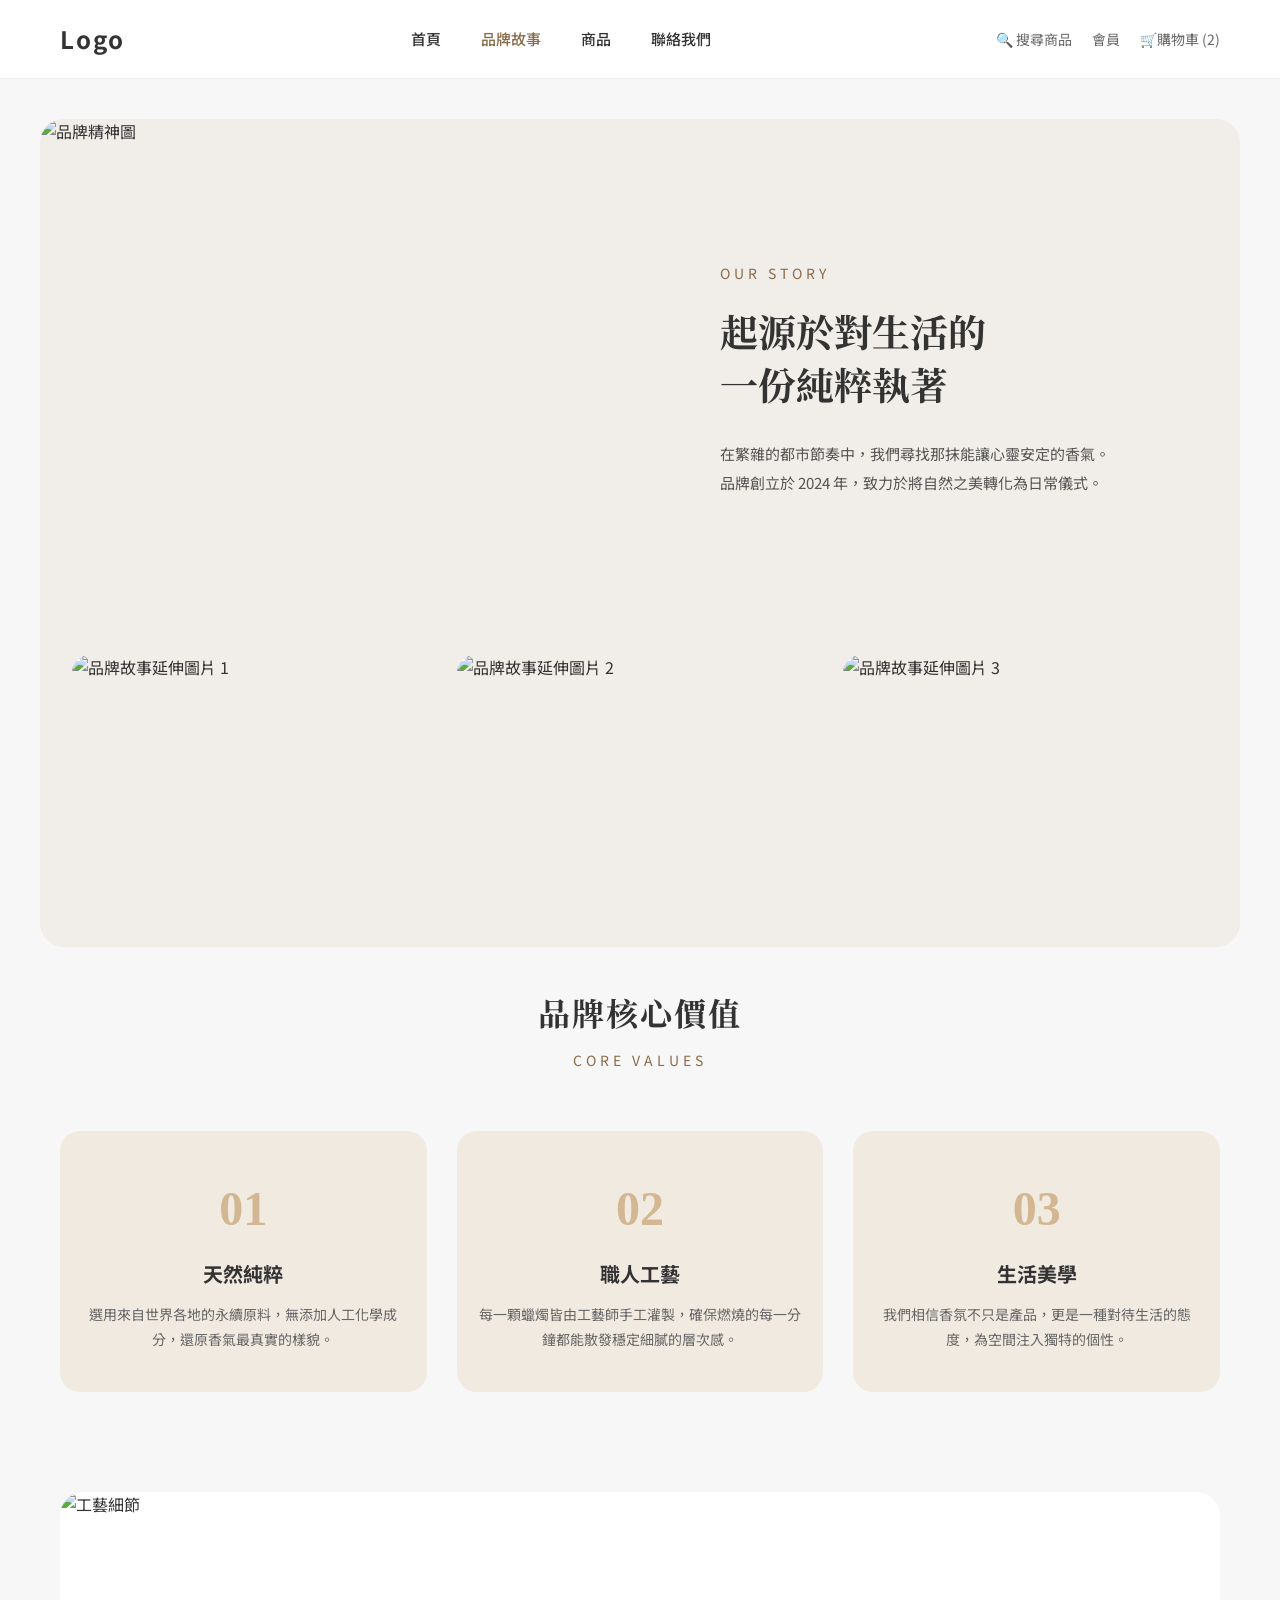
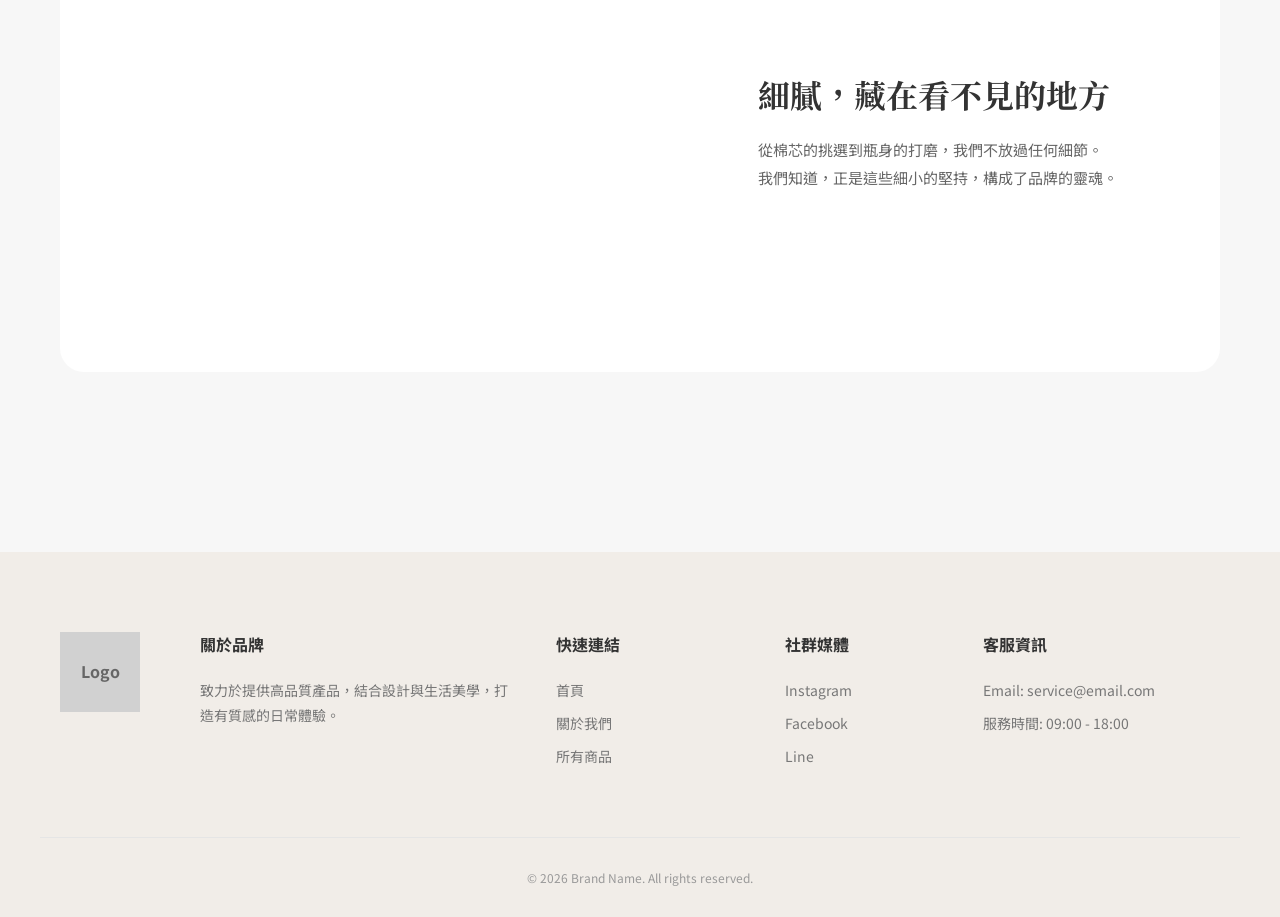
==== about/about.html @ 72e6dc7a "add root index redirect" ====
<!DOCTYPE html>
<html lang="zh-Hant">
<head>
    <meta charset="UTF-8">
    <meta name="viewport" content="width=device-width, initial-scale=1.0">
    <title>品牌故事 - 品牌名稱</title>
    <link rel="stylesheet" href="style.css">
    <link href="https://fonts.googleapis.com/css2?family=Noto+Sans+TC:wght@400;500;700&family=Noto+Serif+TC:wght@600&display=swap" rel="stylesheet">
</head>
<body>

    <header class="header">
        <div class="header-container">
            <div class="logo">Logo</div>

            <nav class="nav-menu">
                <a href="../index/index.html">首頁</a>
                <a href="../about/about.html" class="active">品牌故事</a>
                <a href="../Product/product.html">商品</a>
                <a href="#footer">聯絡我們</a>
            </nav>

            <div class="nav-icons">
                <a href="#">🔍 搜尋商品</a>
                <a href="#">會員</a>
                <a href="#">🛒購物車 (2)</a>
            </div>
        </div>
    </header>

    <main class="about-page">
        <section class="about-hero">
            <div class="about-hero-container">
                <div class="about-hero-image">
                    <img src="images/about-hero.jpg" alt="品牌精神圖">
                </div>
                <div class="about-hero-text">
                    <span class="about-subtitle">OUR STORY</span>
                    <h1>起源於對生活的<br>一份純粹執著</h1>
                    <p>在繁雜的都市節奏中，我們尋找那抹能讓心靈安定的香氣。<br>品牌創立於 2024 年，致力於將自然之美轉化為日常儀式。</p>
                </div>
            </div>

            <div class="about-story-gallery">
                <div class="about-story-gallery-container">
                    <div class="story-gallery-item large">
                        <img src="images/about-story-1.jpg" alt="品牌故事延伸圖片 1">
                    </div>
                    <div class="story-gallery-item">
                        <img src="images/about-story-2.jpg" alt="品牌故事延伸圖片 2">
                    </div>
                    <div class="story-gallery-item">
                        <img src="images/about-story-3.jpg" alt="品牌故事延伸圖片 3">
                    </div>
                </div>
            </div>
        </section>
        



        <section class="brand-values">
            <div class="section-title">
                <h2>品牌核心價值</h2>
                <p>Core Values</p>
            </div>
            <div class="values-grid">
                <div class="value-item">
                    <span class="value-num">01</span>
                    <h3>天然純粹</h3>
                    <p>選用來自世界各地的永續原料，無添加人工化學成分，還原香氣最真實的樣貌。</p>
                </div>
                <div class="value-item">
                    <span class="value-num">02</span>
                    <h3>職人工藝</h3>
                    <p>每一顆蠟燭皆由工藝師手工灌製，確保燃燒的每一分鐘都能散發穩定細膩的層次感。</p>
                </div>
                <div class="value-item">
                    <span class="value-num">03</span>
                    <h3>生活美學</h3>
                    <p>我們相信香氛不只是產品，更是一種對待生活的態度，為空間注入獨特的個性。</p>
                </div>
            </div>
        </section>

        <section class="about-detail">
            <div class="detail-row">
                <div class="detail-img">
                    <img src="images/about-detail-1.jpg" alt="工藝細節">
                </div>
                <div class="detail-content">
                    <h2>細膩，藏在看不見的地方</h2>
                    <p>從棉芯的挑選到瓶身的打磨，我們不放過任何細節。<br>我們知道，正是這些細小的堅持，構成了品牌的靈魂。</p>
                </div>
            </div>
        </section>

    </main>

    <footer id="footer" class="footer-main">
        <div class="footer-top-container">
            <div class="footer-logo-box">
                <div class="footer-logo-square">Logo</div>
            </div>

            <div class="footer-links-grid">
                <div class="footer-column">
                    <h4>關於品牌</h4>
                    <p>致力於提供高品質產品，結合設計與生活美學，打造有質感的日常體驗。</p>
                </div>

                <div class="footer-column">
                    <h4>快速連結</h4>
                    <ul>
                        <li><a href="../index/index.html">首頁</a></li>
                        <li><a href="../about/about.html">關於我們</a></li>
                        <li><a href="../Product/product.html">所有商品</a></li>
                    </ul>
                </div>

                <div class="footer-column">
                    <h4>社群媒體</h4>
                    <ul>
                        <li><a href="#">Instagram</a></li>
                        <li><a href="#">Facebook</a></li>
                        <li><a href="#">Line</a></li>
                    </ul>
                </div>

                <div class="footer-column">
                    <h4>客服資訊</h4>
                    <p>Email: service@email.com</p>
                    <p>服務時間: 09:00 - 18:00</p>
                </div>
            </div>
        </div>

        <div class="footer-bottom">
            © 2026 Brand Name. All rights reserved.
        </div>
    </footer>

</body>
</html>
---- about/style.css ----
/* ==========================================================================
   基礎設定
   ========================================================================== */
* {
    box-sizing: border-box;
    margin: 0;
    padding: 0;
}

html {
    scroll-behavior: smooth;
}

body {
    font-family: 'Noto Sans TC', sans-serif;
    background-color: #f7f7f7;
    color: #333;
    line-height: 1.6;
}

a {
    text-decoration: none;
    color: inherit;
    transition: opacity 0.2s, color 0.3s;
}

a:hover {
    opacity: 0.75;
}

img {
    display: block;
    max-width: 100%;
}

/* ==========================================================================
   Navbar（統一 index / product / about）
   ========================================================================== */
.header {
    background-color: #fff;
    border-bottom: 1px solid #eee;
    padding: 20px 0;
    position: sticky;
    top: 0;
    z-index: 1000;
    width: 100%;
}

.header-container {
    max-width: 1200px;
    margin: 0 auto;
    display: flex;
    justify-content: space-between;
    align-items: center;
    padding: 0 20px;
}

.logo {
    font-size: 24px;
    font-weight: 700;
    letter-spacing: 2px;
}

.nav-menu {
    display: flex;
    align-items: center;
}

.nav-menu a {
    color: #333;
    margin: 0 20px;
    font-size: 15px;
    font-weight: 500;
    transition: color 0.3s;
}

.nav-menu a.active,
.nav-menu a:hover {
    color: #8B6B4A;
}

.nav-icons {
    display: flex;
    gap: 20px;
    font-size: 14px;
}

.nav-icons a {
    color: #666;
}

/* ==========================================================================
   品牌故事頁面專屬 (About Page)
   ========================================================================== */
.about-page {
    background-color: #f7f7f7;
    padding-bottom: 80px;
}

/* 品牌故事 Hero 區塊 */
.about-hero {
    background-color: #f1ede8;
    max-width: 1200px;
    margin: 40px auto;
    border-radius: 24px;
    overflow: hidden;
    padding: 0 0 32px;
}

.about-hero-container {
    display: flex;
    align-items: center;
    min-height: 520px;
}

.about-hero-image {
    flex: 0 0 50%;
    height: 520px;
}

.about-hero-image img {
    width: 100%;
    height: 100%;
    object-fit: cover;
}

.about-hero-text {
    flex: 0 0 50%;
    padding: 0 80px;
}

.about-subtitle {
    color: #8B6B4A;
    letter-spacing: 4px;
    font-size: 14px;
    display: block;
    margin-bottom: 20px;
}

.about-hero-text h1 {
    font-size: 38px;
    font-family: 'Noto Serif TC', serif;
    margin-bottom: 30px;
    line-height: 1.4;
}

.about-hero-text p {
    font-size: 15px;
    color: #555;
    line-height: 1.9;
}

/* Hero 下方延伸圖片區 */
.about-story-gallery {
    padding: 16px 32px 0;
}

.about-story-gallery-container {
    display: grid;
    grid-template-columns: repeat(3, 1fr);
    gap: 20px;
}

.story-gallery-item {
    border-radius: 18px;
    overflow: hidden;
}

.story-gallery-item.large {
    min-height: 260px;
}

.story-gallery-item img {
    width: 100%;
    height: 220px;
    object-fit: cover;
    display: block;
}

/* 區塊標題 */
.section-title {
    text-align: center;
    margin-bottom: 60px;
    width: 100%;
}

.section-title h2 {
    font-family: 'Noto Serif TC', serif;
    font-size: 32px;
    color: #333;
    margin-bottom: 10px;
    letter-spacing: 2px;
}

.section-title p {
    color: #8B6B4A;
    font-size: 14px;
    letter-spacing: 4px;
    text-transform: uppercase;
}

/* 核心價值 */
.brand-values {
    margin-top: 20px;
}

.values-grid {
    display: flex;
    max-width: 1200px;
    margin: 0 auto 100px;
    gap: 30px;
    padding: 0 20px;
}

.value-item {
    flex: 1;
    text-align: center;
    padding: 40px 20px;
    background: rgb(241, 234, 225);
    border-radius: 20px;
    transition: transform 0.3s ease;
}

.value-item:hover {
    transform: translateY(-10px);
}

.value-num {
    font-size: 48px;
    color: #d3b692;
    font-weight: 700;
    display: block;
    margin-bottom: 10px;
    font-family: serif;
}

.value-item h3 {
    font-size: 20px;
    margin-bottom: 12px;
    color: #333;
}

.value-item p {
    font-size: 14px;
    color: #666;
    line-height: 1.8;
}

/* 圖文錯落 Row */
.about-detail {
    max-width: 1200px;
    margin: 0 auto;
    padding: 0 20px;
}

.detail-row {
    display: flex;
    background: white;
    border-radius: 24px;
    overflow: hidden;
    align-items: center;
}

.detail-img {
    flex: 0 0 55%;
    height: 480px;
}

.detail-img img {
    width: 100%;
    height: 100%;
    object-fit: cover;
}

.detail-content {
    flex: 0 0 45%;
    padding: 60px;
}

.detail-content h2 {
    font-family: 'Noto Serif TC', serif;
    font-size: 32px;
    line-height: 1.45;
    margin-bottom: 18px;
    color: #333;
}

.detail-content p {
    font-size: 15px;
    color: #666;
    line-height: 1.9;
}

/* ==========================================================================
   Footer（統一 index / product / about）
   ========================================================================== */
.footer-main {
    background-color: #f1ede8;
    padding: 80px 0 30px;
    margin-top: 100px;
}

.footer-top-container {
    max-width: 1200px;
    margin: 0 auto;
    display: flex;
    gap: 60px;
    padding: 0 20px;
}

.footer-logo-box {
    flex-shrink: 0;
}

.footer-logo-square {
    width: 80px;
    height: 80px;
    background-color: #d1d1d1;
    display: flex;
    align-items: center;
    justify-content: center;
    font-weight: bold;
    color: #666;
}

.footer-links-grid {
    flex: 1;
    display: grid;
    grid-template-columns: 2fr 1.2fr 1fr 1.5fr;
    gap: 40px;
}

.footer-column h4 {
    font-size: 16px;
    margin-bottom: 20px;
    color: #333;
}

.footer-column p,
.footer-column li {
    font-size: 14px;
    color: #777;
    line-height: 1.8;
    list-style: none;
    margin-bottom: 8px;
}

.footer-column ul {
    list-style: none;
    padding: 0;
}

.footer-column a {
    color: #777;
    transition: color 0.3s;
}

.footer-column a:hover {
    color: #8B6B4A;
}

.footer-bottom {
    max-width: 1200px;
    margin: 60px auto 0;
    padding-top: 30px;
    border-top: 1px solid #e5e5e5;
    text-align: center;
    font-size: 12px;
    color: #999;
}

/* ==========================================================================
   平板版 769px - 1024px
   ========================================================================== */
@media (min-width: 769px) and (max-width: 1024px) {
    /* Navbar */
    .header {
        padding: 16px 0;
    }

    .header-container {
        padding: 0 16px;
        gap: 20px;
    }

    .logo {
        font-size: 22px;
    }

    .nav-menu a {
        margin: 0 12px;
        font-size: 14px;
    }

    .nav-icons {
        gap: 12px;
        font-size: 13px;
    }

    .nav-icons a {
        font-size: 13px;
    }

    /* About Hero */
    .about-page {
        padding-bottom: 64px;
    }

    .about-hero {
        margin: 24px 16px 0;
        border-radius: 20px;
        padding: 0 0 24px;
    }

    .about-hero-container {
        display: flex;
        flex-direction: row;
        align-items: stretch;
        min-height: 460px;
    }

    .about-hero-image {
        flex: 0 0 48%;
        height: 460px;
    }

    .about-hero-image img {
        width: 100%;
        height: 100%;
        object-fit: cover;
    }

    .about-hero-text {
        flex: 0 0 52%;
        min-width: 0;
        display: flex;
        flex-direction: column;
        justify-content: center;
        padding: 0 36px;
        text-align: left;
    }

    .about-subtitle {
        font-size: 13px;
        letter-spacing: 3px;
        margin-bottom: 14px;
    }

    .about-hero-text h1 {
        font-size: 30px;
        line-height: 1.45;
        margin-bottom: 18px;
    }

    .about-hero-text p {
        font-size: 14px;
        line-height: 1.85;
        word-break: break-word;
    }

    /* Hero 下方三圖 */
    .about-story-gallery {
        padding: 14px 24px 0;
    }

    .about-story-gallery-container {
        grid-template-columns: repeat(3, 1fr);
        gap: 14px;
    }

    .story-gallery-item,
    .story-gallery-item.large {
        border-radius: 16px;
        min-height: 0;
    }

    .story-gallery-item img {
        width: 100%;
        height: 220px;
        object-fit: cover;
        display: block;
    }

    /* 區塊標題 */
    .section-title {
        margin-bottom: 40px;
    }

    .section-title h2 {
        font-size: 28px;
    }

    .section-title p {
        font-size: 13px;
        letter-spacing: 3px;
    }

    /* 核心價值 */
    .values-grid {
        display: flex;
        gap: 18px;
        padding: 0 16px;
        margin: 0 auto 72px;
    }

    .value-item {
        padding: 30px 18px;
        border-radius: 18px;
    }

    .value-num {
        font-size: 40px;
    }

    .value-item h3 {
        font-size: 18px;
        margin-bottom: 10px;
    }

    .value-item p {
        font-size: 13px;
        line-height: 1.75;
    }

    /* Detail 區 */
    .about-detail {
        padding: 0 16px;
    }

    .detail-row {
        display: flex;
        flex-direction: row;
        align-items: center;
        border-radius: 20px;
    }

    .detail-img {
        flex: 0 0 52%;
        height: 380px;
    }

    .detail-img img {
        width: 100%;
        height: 100%;
        object-fit: cover;
    }

    .detail-content {
        flex: 0 0 48%;
        min-width: 0;
        padding: 36px;
        text-align: left;
    }

    .detail-content h2 {
        font-size: 28px;
        line-height: 1.45;
        margin-bottom: 14px;
    }

    .detail-content p {
        font-size: 14px;
        line-height: 1.8;
        word-break: break-word;
    }

    /* Footer */
    .footer-main {
        padding: 56px 0 24px;
        margin-top: 80px;
    }

    .footer-top-container {
        padding: 0 16px;
        gap: 28px;
    }

    .footer-logo-square {
        width: 72px;
        height: 72px;
        font-size: 18px;
    }

    .footer-links-grid {
        grid-template-columns: 1.4fr 1fr 1fr 1.4fr;
        gap: 18px;
    }

    .footer-column h4 {
        font-size: 14px;
        margin-bottom: 10px;
    }

    .footer-column p,
    .footer-column li {
        font-size: 12px;
        line-height: 1.7;
    }

    .footer-bottom {
        margin: 40px 16px 0;
        padding-top: 20px;
    }
}

/* ==========================================================================
   手機版 <= 768px
   ========================================================================== */
@media (max-width: 768px) {
    /* Navbar */
    .header {
        padding: 12px 0;
    }

    .header-container {
        padding: 0 16px;
        display: flex;
        flex-wrap: wrap;
        align-items: center;
        justify-content: space-between;
        gap: 12px;
    }

    .logo {
        flex: 0 0 auto;
        font-size: 24px;
        line-height: 1.2;
    }

    .nav-menu {
        flex: 0 0 100%;
        order: 2;
        display: flex;
        justify-content: center;
        gap: 16px;
        flex-wrap: wrap;
    }

    .nav-menu a {
        margin: 0;
        font-size: 14px;
        line-height: 1.4;
        white-space: nowrap;
    }

    .nav-icons {
        flex: 0 0 100%;
        order: 3;
        display: flex;
        justify-content: center;
        gap: 14px;
        flex-wrap: wrap;
        font-size: 13px;
    }

    .nav-icons a {
        font-size: 13px;
        line-height: 1.4;
        white-space: nowrap;
    }

    /* About Hero */
    .about-page {
        padding-bottom: 56px;
    }

    .about-hero {
        margin: 16px 12px 0;
        border-radius: 18px;
        padding: 0 0 20px;
    }

    .about-hero-container {
        flex-direction: column;
        min-height: auto;
    }

    .about-hero-image {
        flex: none;
        width: 100%;
        height: 280px;
    }

    .about-hero-text {
        flex: none;
        width: 100%;
        padding: 28px 20px 10px;
        text-align: center;
    }

    .about-subtitle {
        font-size: 12px;
        letter-spacing: 3px;
        margin-bottom: 12px;
    }

    .about-hero-text h1 {
        font-size: 28px;
        line-height: 1.45;
        margin-bottom: 18px;
    }

    .about-hero-text p {
        font-size: 14px;
        line-height: 1.8;
    }

    /* Hero 下方三圖 */
    .about-story-gallery {
        padding: 8px 20px 0;
    }

    .about-story-gallery-container {
        grid-template-columns: 1fr;
        gap: 12px;
    }

    .story-gallery-item.large {
        min-height: 0;
    }

    .story-gallery-item,
    .story-gallery-item.large {
        border-radius: 14px;
    }

    .story-gallery-item img {
        width: 100%;
        height: 320px;
        object-fit: cover;
        display: block;
    }

    /* 區塊標題 */
    .section-title {
        margin-bottom: 28px;
        padding: 0 16px;
    }

    .section-title h2 {
        font-size: 26px;
        margin-bottom: 8px;
        letter-spacing: 1px;
    }

    .section-title p {
        font-size: 12px;
        letter-spacing: 3px;
    }

    /* 核心價值 */
    .brand-values {
        margin-top: 44px;
    }

    .values-grid {
        flex-direction: column;
        gap: 16px;
        margin: 0 auto 64px;
        padding: 0 16px;
    }

    .value-item {
        padding: 28px 18px;
        border-radius: 16px;
    }

    .value-num {
        font-size: 38px;
        margin-bottom: 8px;
    }

    .value-item h3 {
        font-size: 18px;
        margin-bottom: 10px;
    }

    .value-item p {
        font-size: 13px;
        line-height: 1.8;
    }

    /* Detail 區 */
    .about-detail {
        padding: 0 16px;
    }

    .detail-row {
        flex-direction: column;
        border-radius: 18px;
    }

    .detail-img {
        flex: none;
        width: 100%;
        height: 320px;
    }

    .detail-img img {
        width: 100%;
        height: 100%;
        object-fit: cover;
    }

    .detail-content {
        flex: none;
        width: 100%;
        padding: 24px 20px 28px;
        text-align: center;
    }

    .detail-content h2 {
        font-size: 24px;
        line-height: 1.45;
        margin-bottom: 14px;
    }

    .detail-content p {
        font-size: 14px;
        line-height: 1.8;
    }

    /* Footer */
    .footer-main {
        margin-top: 72px;
        padding: 56px 0 24px;
    }

    .footer-top-container {
        flex-direction: column;
        gap: 28px;
        padding: 0 20px;
        align-items: center;
        text-align: center;
    }

    .footer-logo-box {
        display: flex;
        justify-content: center;
        width: 100%;
    }

    .footer-logo-square {
        width: 84px;
        height: 84px;
        font-size: 20px;
    }

    .footer-links-grid {
        width: 100%;
        grid-template-columns: 1fr;
        gap: 24px;
    }

    .footer-column h4 {
        font-size: 15px;
        margin-bottom: 12px;
    }

    .footer-column p,
    .footer-column li {
        font-size: 13px;
        line-height: 1.7;
        margin-bottom: 6px;
    }

    .footer-bottom {
        margin: 36px 16px 0;
        padding-top: 20px;
        font-size: 12px;
        line-height: 1.6;
    }
}

/* ==========================================================================
   更小手機 <= 480px
   ========================================================================== */
@media (max-width: 480px) {
    .header-container {
        padding: 0 12px;
    }

    .logo {
        font-size: 22px;
    }

    .nav-menu {
        gap: 12px;
    }

    .nav-menu a {
        font-size: 13px;
    }

    .nav-icons {
        gap: 10px;
        font-size: 12px;
    }

    .nav-icons a {
        font-size: 12px;
    }

    .about-hero {
        margin: 14px 10px 0;
        border-radius: 16px;
    }

    .about-hero-image {
        height: 240px;
    }

    .about-hero-text {
        padding: 24px 16px 8px;
    }

    .about-hero-text h1 {
        font-size: 24px;
    }

    .about-hero-text p {
        font-size: 13px;
    }

    .about-story-gallery {
        padding: 8px 16px 0;
    }

    .story-gallery-item img {
        height: 160px;
    }

    .section-title h2 {
        font-size: 22px;
    }

    .section-title p {
        font-size: 11px;
    }

    .values-grid {
        padding: 0 12px;
        gap: 14px;
        margin-bottom: 56px;
    }

    .value-item {
        padding: 24px 16px;
    }

    .value-num {
        font-size: 34px;
    }

    .value-item h3 {
        font-size: 17px;
    }

    .value-item p {
        font-size: 12px;
    }

    .about-detail {
        padding: 0 12px;
    }

    .detail-img {
        height: 210px;
    }

    .detail-content {
        padding: 22px 16px 24px;
    }

    .detail-content h2 {
        font-size: 21px;
    }

    .detail-content p {
        font-size: 13px;
    }

    .footer-main {
        margin-top: 64px;
        padding: 48px 0 22px;
    }

    .footer-top-container {
        padding: 0 16px;
        gap: 24px;
    }

    .footer-links-grid {
        gap: 20px;
    }

    .footer-column h4 {
        font-size: 14px;
    }

    .footer-column p,
    .footer-column li {
        font-size: 12px;
    }
}
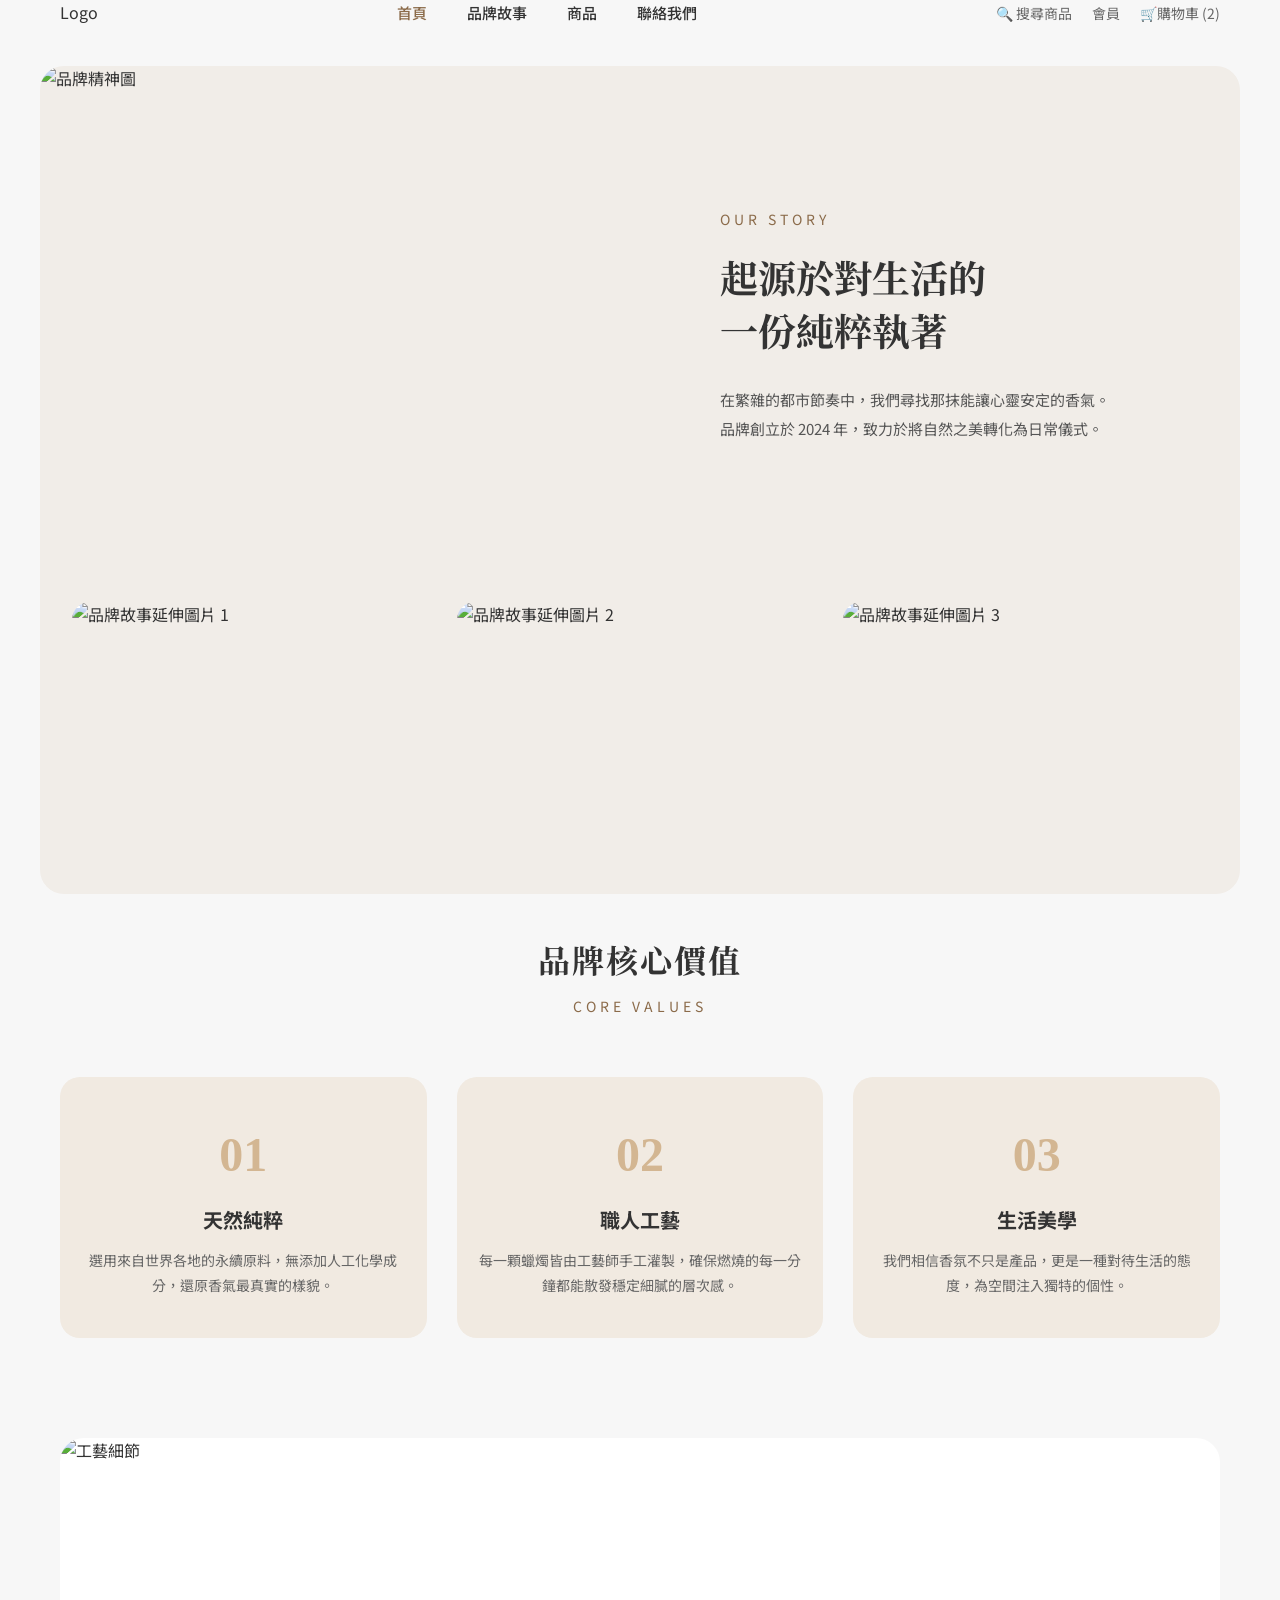
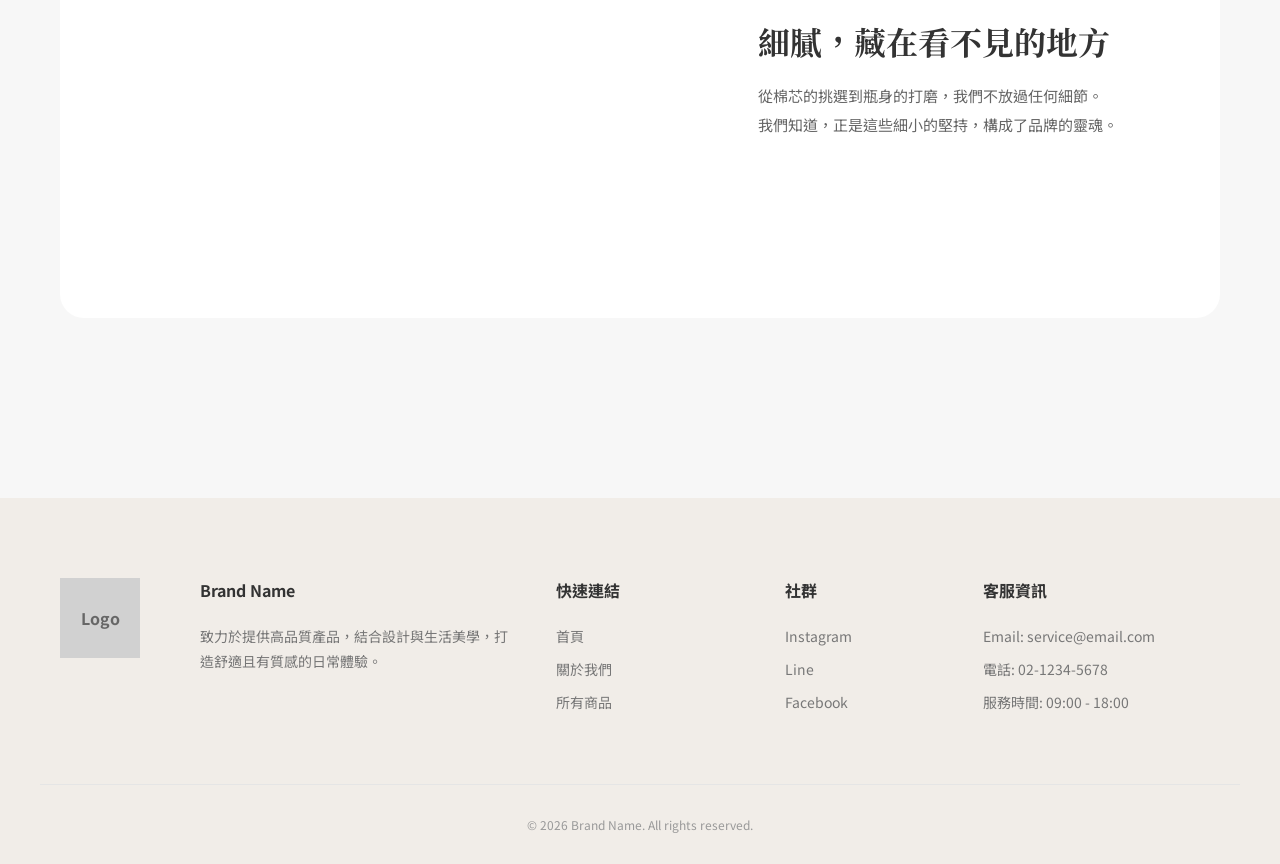
==== commit f677e16f: "add root index redirect" ====
--- a/about/about.html
+++ b/about/about.html
@@ -4,19 +4,38 @@
     <meta charset="UTF-8">
     <meta name="viewport" content="width=device-width, initial-scale=1.0">
     <title>品牌故事 - 品牌名稱</title>
-    <link rel="stylesheet" href="style.css">
+    <link rel="stylesheet" href="../css/base.css">
+    <link rel="stylesheet" href="../css/about.css">
     <link href="https://fonts.googleapis.com/css2?family=Noto+Sans+TC:wght@400;500;700&family=Noto+Serif+TC:wght@600&display=swap" rel="stylesheet">
 </head>
+
 <body>
 
     <header class="header">
         <div class="header-container">
             <div class="logo">Logo</div>
 
+            <button class="menu-toggle" id="menuToggle" aria-label="開啟選單" aria-expanded="false">
+                <span></span>
+                <span></span>
+                <span></span>
+            </button>
+
             <nav class="nav-menu">
-                <a href="../index/index.html">首頁</a>
-                <a href="../about/about.html" class="active">品牌故事</a>
-                <a href="../Product/product.html">商品</a>
+                <a href="../index/index.html" class="active">首頁</a>
+                <a href="../about/about.html">品牌故事</a>
+
+                <div class="nav-dropdown">
+                    <a href="../Product/product.html" class="nav-dropdown-trigger">商品</a>
+                    <div class="nav-dropdown-menu">
+                        <a href="../Product/product.html" class="drawer-sublink">所有商品</a>
+                        <a href="../Product/product.html?category=fragrance" class="drawer-sublink">香氛</a>
+                        <a href="../Product/product.html?category=essential-oil" class="drawer-sublink">精油</a>
+                        <a href="../Product/product.html?category=cream" class="drawer-sublink">乳霜</a>
+                        <a href="../Product/product.html?category=diffuser" class="drawer-sublink">擴香</a>
+                    </div>
+                </div>
+
                 <a href="#footer">聯絡我們</a>
             </nav>
 
@@ -24,6 +43,36 @@
                 <a href="#">🔍 搜尋商品</a>
                 <a href="#">會員</a>
                 <a href="#">🛒購物車 (2)</a>
+            </div>
+        </div>
+
+        <div class="mobile-drawer" id="mobileDrawer">
+            <div class="mobile-drawer-inner">
+                <a href="../index/index.html" class="drawer-link active">首頁</a>
+                <a href="../about/about.html" class="drawer-link">品牌故事</a>
+
+                <div class="drawer-dropdown">
+                    <button class="drawer-dropdown-toggle" id="drawerDropdownToggle" type="button">
+                        商品分類
+                        <span class="drawer-arrow">⌄</span>
+                    </button>
+
+                    <div class="drawer-submenu active" id="drawerSubmenu">
+                        <a href="../Product/product.html" class="drawer-sublink">所有商品</a>
+                        <a href="../Product/product.html?category=fragrance" class="drawer-sublink">香氛</a>
+                        <a href="../Product/product.html?category=essential-oil" class="drawer-sublink">精油</a>
+                        <a href="../Product/product.html?category=cream" class="drawer-sublink">乳霜</a>
+                        <a href="../Product/product.html?category=diffuser" class="drawer-sublink">擴香</a>
+                    </div>
+                </div>
+
+                <a href="#footer" class="drawer-link">聯絡我們</a>
+
+                <div class="mobile-drawer-icons">
+                    <a href="#">🔍 搜尋商品</a>
+                    <a href="#">會員</a>
+                    <a href="#">🛒購物車 (2)</a>
+                </div>
             </div>
         </div>
     </header>
@@ -55,9 +104,6 @@
                 </div>
             </div>
         </section>
-        
-
-
 
         <section class="brand-values">
             <div class="section-title">
@@ -94,7 +140,6 @@
                 </div>
             </div>
         </section>
-
     </main>
 
     <footer id="footer" class="footer-main">
@@ -105,10 +150,9 @@
 
             <div class="footer-links-grid">
                 <div class="footer-column">
-                    <h4>關於品牌</h4>
-                    <p>致力於提供高品質產品，結合設計與生活美學，打造有質感的日常體驗。</p>
-                </div>
-
+                    <h4>Brand Name</h4>
+                    <p>致力於提供高品質產品，結合設計與生活美學，打造舒適且有質感的日常體驗。</p>
+                </div>
                 <div class="footer-column">
                     <h4>快速連結</h4>
                     <ul>
@@ -117,28 +161,96 @@
                         <li><a href="../Product/product.html">所有商品</a></li>
                     </ul>
                 </div>
-
-                <div class="footer-column">
-                    <h4>社群媒體</h4>
+                <div class="footer-column">
+                    <h4>社群</h4>
                     <ul>
                         <li><a href="#">Instagram</a></li>
+                        <li><a href="#">Line</a></li>
                         <li><a href="#">Facebook</a></li>
-                        <li><a href="#">Line</a></li>
                     </ul>
                 </div>
-
                 <div class="footer-column">
                     <h4>客服資訊</h4>
                     <p>Email: service@email.com</p>
+                    <p>電話: 02-1234-5678</p>
                     <p>服務時間: 09:00 - 18:00</p>
                 </div>
             </div>
         </div>
-
         <div class="footer-bottom">
             © 2026 Brand Name. All rights reserved.
         </div>
     </footer>
 
+    <script>
+        const menuToggle = document.getElementById('menuToggle');
+        const mobileDrawer = document.getElementById('mobileDrawer');
+        const drawerDropdownToggle = document.getElementById('drawerDropdownToggle');
+        const drawerSubmenu = document.getElementById('drawerSubmenu');
+
+        menuToggle.addEventListener('click', () => {
+            menuToggle.classList.toggle('active');
+            mobileDrawer.classList.toggle('active');
+
+            const isExpanded = menuToggle.classList.contains('active');
+            menuToggle.setAttribute('aria-expanded', isExpanded ? 'true' : 'false');
+        });
+
+        drawerDropdownToggle.addEventListener('click', () => {
+            drawerDropdownToggle.classList.toggle('active');
+            drawerSubmenu.classList.toggle('active');
+        });
+    </script>
+
+    <script>
+        const categoryButtons = document.querySelectorAll('.category-chip');
+        const productCards = document.querySelectorAll('.list-product-card');
+        const productCount = document.querySelector('.product-list-meta span');
+
+        function normalizeCategory(category) {
+            return category && category.trim() ? category : 'all';
+        }
+
+        function filterProducts(category, updateUrl = true) {
+            const currentCategory = normalizeCategory(category);
+            let visibleCount = 0;
+
+            productCards.forEach(card => {
+                const cardCategory = card.dataset.category;
+
+                if (currentCategory === 'all' || cardCategory === currentCategory) {
+                    card.style.display = 'block';
+                    visibleCount++;
+                } else {
+                    card.style.display = 'none';
+                }
+            });
+
+            if (productCount) {
+                productCount.textContent = `共 ${visibleCount} 項商品`;
+            }
+
+            categoryButtons.forEach(button => {
+                button.classList.toggle('active', button.dataset.category === currentCategory);
+            });
+
+            if (updateUrl) {
+                const url = new URL(window.location.href);
+                url.searchParams.set('category', currentCategory);
+                window.history.replaceState({}, '', url);
+            }
+        }
+
+        categoryButtons.forEach(button => {
+            button.addEventListener('click', () => {
+                filterProducts(button.dataset.category);
+            });
+        });
+
+        const params = new URLSearchParams(window.location.search);
+        const initialCategory = params.get('category') || 'all';
+        filterProducts(initialCategory, false);
+    </script>
+
 </body>
 </html>
--- a/css/base.css
+++ b/css/base.css
@@ -0,0 +1,622 @@
+/* ==========================================================================
+   Base / Reset
+   ========================================================================== */
+* {
+    box-sizing: border-box;
+    margin: 0;
+    padding: 0;
+}
+
+html {
+    scroll-behavior: smooth;
+}
+
+body {
+    font-family: 'Noto Sans TC', sans-serif;
+    background-color: #f7f7f7;
+    color: #333;
+    line-height: 1.6;
+}
+
+a {
+    text-decoration: none;
+    color: inherit;
+    transition: opacity 0.2s, color 0.3s;
+}
+
+a:hover {
+    opacity: 0.75;
+}
+
+img {
+    display: block;
+    max-width: 100%;
+}
+
+/* ==========================================================================
+   Navbar
+   ========================================================================== */
+.header {
+    background-color: #fff;
+    border-bottom: 1px solid #eee;
+    padding: 20px 0;
+    position: sticky;
+    top: 0;
+    z-index: 1000;
+    width: 100%;
+}
+
+.header-container {
+    max-width: 1200px;
+    margin: 0 auto;
+    display: flex;
+    justify-content: space-between;
+    align-items: center;
+    padding: 0 20px;
+    position: relative;
+}
+
+.logo {
+    font-size: 24px;
+    font-weight: 700;
+    letter-spacing: 2px;
+}
+
+.nav-menu {
+    display: flex;
+    align-items: center;
+    gap: 0;
+}
+
+.nav-menu > a,
+.nav-dropdown-trigger {
+    color: #333;
+    margin: 0 20px;
+    font-size: 15px;
+    font-weight: 500;
+    transition: color 0.3s;
+}
+
+.nav-menu > a:hover,
+.nav-menu > a.active,
+.nav-dropdown-trigger:hover,
+.nav-dropdown-trigger.active {
+    color: #8B6B4A;
+}
+
+.nav-dropdown {
+    position: relative;
+    display: flex;
+    align-items: center;
+}
+
+.nav-dropdown-menu {
+    position: absolute;
+    top: calc(100% + 18px);
+    left: 0;
+    min-width: 180px;
+    padding: 10px 0;
+    background-color: #fff;
+    border: 1px solid #eee;
+    border-radius: 14px;
+    box-shadow: 0 16px 34px rgba(0, 0, 0, 0.08);
+    opacity: 0;
+    visibility: hidden;
+    transform: translateY(10px);
+    transition: all 0.25s ease;
+    z-index: 1200;
+}
+
+.nav-dropdown:hover .nav-dropdown-menu {
+    opacity: 1;
+    visibility: visible;
+    transform: translateY(0);
+}
+
+.nav-dropdown-menu a {
+    display: block;
+    padding: 10px 18px;
+    font-size: 14px;
+    color: #666;
+    transition: background-color 0.25s ease, color 0.25s ease;
+}
+
+.nav-dropdown-menu a:hover {
+    background-color: #f6f1ec;
+    color: #8B6B4A;
+    opacity: 1;
+}
+
+.nav-icons {
+    display: flex;
+    gap: 20px;
+    font-size: 14px;
+}
+
+.nav-icons a {
+    color: #666;
+}
+
+.menu-toggle {
+    display: none;
+    width: 42px;
+    height: 42px;
+    border: none;
+    background: transparent;
+    cursor: pointer;
+    padding: 0;
+    flex-direction: column;
+    justify-content: center;
+    gap: 6px;
+}
+
+.menu-toggle span {
+    display: block;
+    width: 22px;
+    height: 2px;
+    background-color: #333;
+    margin: 0 auto;
+    transition: all 0.3s ease;
+}
+
+.menu-toggle.active span:nth-child(1) {
+    transform: translateY(8px) rotate(45deg);
+}
+
+.menu-toggle.active span:nth-child(2) {
+    opacity: 0;
+}
+
+.menu-toggle.active span:nth-child(3) {
+    transform: translateY(-8px) rotate(-45deg);
+}
+
+.mobile-drawer {
+    display: none;
+}
+
+/* ==========================================================================
+   Footer
+   ========================================================================== */
+
+.logo,
+.header,
+.footer-main {
+    all: unset;
+    display: revert;
+}
+
+.footer-main {
+    background-color: #f1ede8;
+    padding: 80px 0 30px;
+    margin-top: 100px;
+}
+
+.footer-top-container {
+    max-width: 1200px;
+    margin: 0 auto;
+    display: flex;
+    gap: 60px;
+    padding: 0 20px;
+}
+
+.footer-logo-box {
+    flex-shrink: 0;
+}
+
+.footer-logo-square {
+    width: 80px;
+    height: 80px;
+    background-color: #d1d1d1;
+    display: flex;
+    align-items: center;
+    justify-content: center;
+    font-weight: bold;
+    color: #666;
+}
+
+.footer-links-grid {
+    flex: 1;
+    display: grid;
+    grid-template-columns: 2fr 1.2fr 1fr 1.5fr;
+    gap: 40px;
+}
+
+.footer-column h4 {
+    font-size: 16px;
+    margin-bottom: 20px;
+    color: #333;
+}
+
+.footer-column p,
+.footer-column li {
+    font-size: 14px;
+    color: #777;
+    line-height: 1.8;
+    list-style: none;
+    margin-bottom: 8px;
+}
+
+.footer-column ul {
+    list-style: none;
+    padding: 0;
+}
+
+.footer-column a {
+    color: #777;
+    transition: color 0.3s;
+}
+
+.footer-column a:hover {
+    color: #8B6B4A;
+}
+
+.footer-bottom {
+    max-width: 1200px;
+    margin: 60px auto 0;
+    padding-top: 30px;
+    border-top: 1px solid #e5e5e5;
+    text-align: center;
+    font-size: 12px;
+    color: #999;
+}
+
+/* ==========================================================================
+   Tablet
+   ========================================================================== */
+@media (min-width: 769px) and (max-width: 1024px) {
+    .header {
+        padding: 16px 0;
+    }
+
+    .header-container {
+        padding: 0 16px;
+        gap: 20px;
+        justify-content: space-between;
+    }
+
+    .logo {
+        font-size: 22px;
+    }
+
+    .menu-toggle {
+        display: flex;
+        flex: 0 0 auto;
+    }
+
+    .nav-menu,
+    .nav-icons {
+        display: none;
+    }
+
+    .mobile-drawer {
+        display: block;
+        position: absolute;
+        top: 100%;
+        left: 0;
+        width: 100%;
+        background-color: #fff;
+        border-top: 1px solid #eee;
+        border-bottom: 1px solid #eee;
+        box-shadow: 0 18px 30px rgba(0, 0, 0, 0.06);
+        opacity: 0;
+        visibility: hidden;
+        transform: translateY(-8px);
+        transition: all 0.28s ease;
+        z-index: 999;
+    }
+
+    .mobile-drawer.active {
+        opacity: 1;
+        visibility: visible;
+        transform: translateY(0);
+    }
+
+    .mobile-drawer-inner {
+        padding: 14px 16px 18px;
+    }
+
+    .drawer-link,
+    .drawer-dropdown-toggle {
+        display: flex;
+        align-items: center;
+        justify-content: space-between;
+        width: 100%;
+        padding: 14px 0;
+        font-size: 15px;
+        color: #333;
+        border: none;
+        background: none;
+        text-align: left;
+        border-bottom: 1px solid #f1f1f1;
+    }
+
+    .drawer-link.active,
+    .drawer-dropdown-toggle.active {
+        color: #8B6B4A;
+    }
+
+    .drawer-arrow {
+        font-size: 14px;
+        transition: transform 0.25s ease;
+    }
+
+    .drawer-dropdown-toggle.active .drawer-arrow {
+        transform: rotate(180deg);
+    }
+
+    .drawer-submenu {
+        display: none;
+        padding: 6px 0 6px 10px;
+    }
+
+    .drawer-submenu.active {
+        display: block;
+    }
+
+    .drawer-sublink {
+        display: block;
+        padding: 10px 0;
+        font-size: 14px;
+        color: #666;
+    }
+
+    .drawer-sublink.active,
+    .drawer-sublink:hover {
+        color: #8B6B4A;
+        opacity: 1;
+    }
+
+    .mobile-drawer-icons {
+        display: flex;
+        flex-direction: column;
+        gap: 10px;
+        padding-top: 16px;
+    }
+
+    .mobile-drawer-icons a {
+        font-size: 14px;
+        color: #666;
+    }
+
+    .footer-main {
+        padding: 56px 0 24px;
+        margin-top: 80px;
+    }
+
+    .footer-top-container {
+        padding: 0 16px;
+        gap: 28px;
+    }
+
+    .footer-logo-square {
+        width: 72px;
+        height: 72px;
+        font-size: 18px;
+    }
+
+    .footer-links-grid {
+        grid-template-columns: 1.4fr 1fr 1fr 1.4fr;
+        gap: 18px;
+    }
+
+    .footer-column h4 {
+        font-size: 14px;
+        margin-bottom: 10px;
+    }
+
+    .footer-column p,
+    .footer-column li {
+        font-size: 12px;
+        line-height: 1.7;
+    }
+
+    .footer-bottom {
+        margin: 40px 16px 0;
+        padding-top: 20px;
+    }
+}
+
+/* ==========================================================================
+   Mobile
+   ========================================================================== */
+@media (max-width: 768px) {
+    .header {
+        padding: 12px 0;
+    }
+
+    .header-container {
+        padding: 0 16px;
+        display: flex;
+        flex-wrap: wrap;
+        align-items: center;
+        justify-content: space-between;
+        gap: 12px;
+        position: relative;
+    }
+
+    .logo {
+        flex: 0 0 auto;
+        font-size: 24px;
+        line-height: 1.2;
+    }
+
+    .menu-toggle {
+        display: flex;
+        flex: 0 0 auto;
+        order: 2;
+    }
+
+    .nav-menu,
+    .nav-icons {
+        display: none;
+    }
+
+    .mobile-drawer {
+        display: block;
+        position: absolute;
+        top: 100%;
+        left: 0;
+        width: 100%;
+        background-color: #fff;
+        border-top: 1px solid #eee;
+        border-bottom: 1px solid #eee;
+        box-shadow: 0 18px 30px rgba(0, 0, 0, 0.06);
+        opacity: 0;
+        visibility: hidden;
+        transform: translateY(-8px);
+        transition: all 0.28s ease;
+        z-index: 999;
+    }
+
+    .mobile-drawer.active {
+        opacity: 1;
+        visibility: visible;
+        transform: translateY(0);
+    }
+
+    .mobile-drawer-inner {
+        padding: 14px 16px 18px;
+    }
+
+    .drawer-link,
+    .drawer-dropdown-toggle {
+        display: flex;
+        align-items: center;
+        justify-content: space-between;
+        width: 100%;
+        padding: 14px 0;
+        font-size: 15px;
+        color: #333;
+        border: none;
+        background: none;
+        text-align: left;
+        border-bottom: 1px solid #f1f1f1;
+    }
+
+    .drawer-link.active,
+    .drawer-dropdown-toggle.active {
+        color: #8B6B4A;
+    }
+
+    .drawer-arrow {
+        font-size: 14px;
+        transition: transform 0.25s ease;
+    }
+
+    .drawer-dropdown-toggle.active .drawer-arrow {
+        transform: rotate(180deg);
+    }
+
+    .drawer-submenu {
+        display: none;
+        padding: 6px 0 6px 10px;
+    }
+
+    .drawer-submenu.active {
+        display: block;
+    }
+
+    .drawer-sublink {
+        display: block;
+        padding: 10px 0;
+        font-size: 14px;
+        color: #666;
+    }
+
+    .drawer-sublink.active,
+    .drawer-sublink:hover {
+        color: #8B6B4A;
+        opacity: 1;
+    }
+
+    .mobile-drawer-icons {
+        display: flex;
+        flex-direction: column;
+        gap: 10px;
+        padding-top: 16px;
+    }
+
+    .mobile-drawer-icons a {
+        font-size: 14px;
+        color: #666;
+    }
+
+    .footer-main {
+        margin-top: 72px;
+        padding: 56px 0 24px;
+    }
+
+    .footer-top-container {
+        flex-direction: column;
+        gap: 28px;
+        padding: 0 20px;
+        align-items: center;
+        text-align: center;
+    }
+
+    .footer-logo-box {
+        display: flex;
+        justify-content: center;
+        width: 100%;
+    }
+
+    .footer-logo-square {
+        width: 84px;
+        height: 84px;
+        font-size: 20px;
+    }
+
+    .footer-links-grid {
+        width: 100%;
+        grid-template-columns: 1fr;
+        gap: 24px;
+    }
+
+    .footer-column h4 {
+        margin-bottom: 12px;
+        font-size: 15px;
+    }
+
+    .footer-column p,
+    .footer-column li {
+        font-size: 13px;
+        margin-bottom: 6px;
+        line-height: 1.7;
+    }
+
+    .footer-bottom {
+        margin: 36px 16px 0;
+        padding-top: 20px;
+        font-size: 12px;
+        line-height: 1.6;
+    }
+}
+
+@media (max-width: 480px) {
+    .header-container {
+        padding: 0 12px;
+    }
+
+    .logo {
+        font-size: 22px;
+    }
+
+    .footer-top-container {
+        padding: 0 16px;
+        gap: 24px;
+    }
+
+    .footer-links-grid {
+        gap: 20px;
+    }
+
+    .footer-column h4 {
+        font-size: 14px;
+    }
+
+    .footer-column p,
+    .footer-column li {
+        font-size: 12px;
+    }
+}
--- a/css/about.css
+++ b/css/about.css
@@ -0,0 +1,564 @@
+/* ==========================================================================
+   About Page
+   ========================================================================== */
+.about-page {
+    background-color: #f7f7f7;
+    padding-bottom: 80px;
+}
+
+.about-hero {
+    background-color: #f1ede8;
+    max-width: 1200px;
+    margin: 40px auto;
+    border-radius: 24px;
+    overflow: hidden;
+    padding: 0 0 32px;
+}
+
+.about-hero-container {
+    display: flex;
+    align-items: center;
+    min-height: 520px;
+}
+
+.about-hero-image {
+    flex: 0 0 50%;
+    height: 520px;
+}
+
+.about-hero-image img {
+    width: 100%;
+    height: 100%;
+    object-fit: cover;
+}
+
+.about-hero-text {
+    flex: 0 0 50%;
+    padding: 0 80px;
+}
+
+.about-subtitle {
+    color: #8B6B4A;
+    letter-spacing: 4px;
+    font-size: 14px;
+    display: block;
+    margin-bottom: 20px;
+}
+
+.about-hero-text h1 {
+    font-size: 38px;
+    font-family: 'Noto Serif TC', serif;
+    margin-bottom: 30px;
+    line-height: 1.4;
+}
+
+.about-hero-text p {
+    font-size: 15px;
+    color: #555;
+    line-height: 1.9;
+}
+
+.about-story-gallery {
+    padding: 16px 32px 0;
+}
+
+.about-story-gallery-container {
+    display: grid;
+    grid-template-columns: repeat(3, 1fr);
+    gap: 20px;
+}
+
+.story-gallery-item {
+    border-radius: 18px;
+    overflow: hidden;
+}
+
+.story-gallery-item.large {
+    min-height: 260px;
+}
+
+.story-gallery-item img {
+    width: 100%;
+    height: 220px;
+    object-fit: cover;
+    display: block;
+}
+
+.section-title {
+    text-align: center;
+    margin-bottom: 60px;
+    width: 100%;
+}
+
+.section-title h2 {
+    font-family: 'Noto Serif TC', serif;
+    font-size: 32px;
+    color: #333;
+    margin-bottom: 10px;
+    letter-spacing: 2px;
+}
+
+.section-title p {
+    color: #8B6B4A;
+    font-size: 14px;
+    letter-spacing: 4px;
+    text-transform: uppercase;
+}
+
+.brand-values {
+    margin-top: 20px;
+}
+
+.values-grid {
+    display: flex;
+    max-width: 1200px;
+    margin: 0 auto 100px;
+    gap: 30px;
+    padding: 0 20px;
+}
+
+.value-item {
+    flex: 1;
+    text-align: center;
+    padding: 40px 20px;
+    background: rgb(241, 234, 225);
+    border-radius: 20px;
+    transition: transform 0.3s ease;
+}
+
+.value-item:hover {
+    transform: translateY(-10px);
+}
+
+.value-num {
+    font-size: 48px;
+    color: #d3b692;
+    font-weight: 700;
+    display: block;
+    margin-bottom: 10px;
+    font-family: serif;
+}
+
+.value-item h3 {
+    font-size: 20px;
+    margin-bottom: 12px;
+    color: #333;
+}
+
+.value-item p {
+    font-size: 14px;
+    color: #666;
+    line-height: 1.8;
+}
+
+.about-detail {
+    max-width: 1200px;
+    margin: 0 auto;
+    padding: 0 20px;
+}
+
+.detail-row {
+    display: flex;
+    background: white;
+    border-radius: 24px;
+    overflow: hidden;
+    align-items: center;
+}
+
+.detail-img {
+    flex: 0 0 55%;
+    height: 480px;
+}
+
+.detail-img img {
+    width: 100%;
+    height: 100%;
+    object-fit: cover;
+}
+
+.detail-content {
+    flex: 0 0 45%;
+    padding: 60px;
+}
+
+.detail-content h2 {
+    font-family: 'Noto Serif TC', serif;
+    font-size: 32px;
+    line-height: 1.45;
+    margin-bottom: 18px;
+    color: #333;
+}
+
+.detail-content p {
+    font-size: 15px;
+    color: #666;
+    line-height: 1.9;
+}
+
+@media (min-width: 769px) and (max-width: 1024px) {
+    .about-page {
+        padding-bottom: 64px;
+    }
+
+    .about-hero {
+        margin: 24px 16px 0;
+        border-radius: 20px;
+        padding: 0 0 24px;
+    }
+
+    .about-hero-container {
+        flex-direction: row;
+        align-items: stretch;
+        min-height: 460px;
+    }
+
+    .about-hero-image {
+        flex: 0 0 48%;
+        height: 460px;
+    }
+
+    .about-hero-text {
+        flex: 0 0 52%;
+        min-width: 0;
+        display: flex;
+        flex-direction: column;
+        justify-content: center;
+        padding: 0 36px;
+        text-align: left;
+    }
+
+    .about-subtitle {
+        font-size: 13px;
+        letter-spacing: 3px;
+        margin-bottom: 14px;
+    }
+
+    .about-hero-text h1 {
+        font-size: 30px;
+        line-height: 1.45;
+        margin-bottom: 18px;
+    }
+
+    .about-hero-text p {
+        font-size: 14px;
+        line-height: 1.85;
+        word-break: break-word;
+    }
+
+    .about-story-gallery {
+        padding: 14px 24px 0;
+    }
+
+    .about-story-gallery-container {
+        grid-template-columns: repeat(3, 1fr);
+        gap: 14px;
+    }
+
+    .story-gallery-item,
+    .story-gallery-item.large {
+        border-radius: 16px;
+        min-height: 0;
+    }
+
+    .story-gallery-item img {
+        height: 220px;
+    }
+
+    .section-title {
+        margin-bottom: 40px;
+    }
+
+    .section-title h2 {
+        font-size: 28px;
+    }
+
+    .section-title p {
+        font-size: 13px;
+        letter-spacing: 3px;
+    }
+
+    .values-grid {
+        gap: 18px;
+        padding: 0 16px;
+        margin: 0 auto 72px;
+    }
+
+    .value-item {
+        padding: 30px 18px;
+        border-radius: 18px;
+    }
+
+    .value-num {
+        font-size: 40px;
+    }
+
+    .value-item h3 {
+        font-size: 18px;
+        margin-bottom: 10px;
+    }
+
+    .value-item p {
+        font-size: 13px;
+        line-height: 1.75;
+    }
+
+    .about-detail {
+        padding: 0 16px;
+    }
+
+    .detail-row {
+        flex-direction: row;
+        align-items: center;
+        border-radius: 20px;
+    }
+
+    .detail-img {
+        flex: 0 0 52%;
+        height: 380px;
+    }
+
+    .detail-content {
+        flex: 0 0 48%;
+        min-width: 0;
+        padding: 36px;
+        text-align: left;
+    }
+
+    .detail-content h2 {
+        font-size: 28px;
+        line-height: 1.45;
+        margin-bottom: 14px;
+    }
+
+    .detail-content p {
+        font-size: 14px;
+        line-height: 1.8;
+        word-break: break-word;
+    }
+}
+
+@media (max-width: 768px) {
+    .about-page {
+        padding-bottom: 56px;
+    }
+
+    .about-hero {
+        margin: 16px 12px 0;
+        border-radius: 18px;
+        padding: 0 0 20px;
+    }
+
+    .about-hero-container {
+        flex-direction: column;
+        min-height: auto;
+    }
+
+    .about-hero-image {
+        flex: none;
+        width: 100%;
+        height: 280px;
+    }
+
+    .about-hero-text {
+        flex: none;
+        width: 100%;
+        padding: 28px 20px 10px;
+        text-align: center;
+    }
+
+    .about-subtitle {
+        font-size: 12px;
+        letter-spacing: 3px;
+        margin-bottom: 12px;
+    }
+
+    .about-hero-text h1 {
+        font-size: 28px;
+        line-height: 1.45;
+        margin-bottom: 18px;
+    }
+
+    .about-hero-text p {
+        font-size: 14px;
+        line-height: 1.8;
+    }
+
+    .about-story-gallery {
+        padding: 8px 20px 0;
+    }
+
+    .about-story-gallery-container {
+        grid-template-columns: 1fr;
+        gap: 12px;
+    }
+
+    .story-gallery-item,
+    .story-gallery-item.large {
+        border-radius: 14px;
+    }
+
+    .story-gallery-item img {
+        height: 320px;
+    }
+
+    .section-title {
+        margin-bottom: 28px;
+        padding: 0 16px;
+    }
+
+    .section-title h2 {
+        font-size: 26px;
+        margin-bottom: 8px;
+        letter-spacing: 1px;
+    }
+
+    .section-title p {
+        font-size: 12px;
+        letter-spacing: 3px;
+    }
+
+    .brand-values {
+        margin-top: 44px;
+    }
+
+    .values-grid {
+        flex-direction: column;
+        gap: 16px;
+        margin: 0 auto 64px;
+        padding: 0 16px;
+    }
+
+    .value-item {
+        padding: 28px 18px;
+        border-radius: 16px;
+    }
+
+    .value-num {
+        font-size: 38px;
+        margin-bottom: 8px;
+    }
+
+    .value-item h3 {
+        font-size: 18px;
+        margin-bottom: 10px;
+    }
+
+    .value-item p {
+        font-size: 13px;
+        line-height: 1.8;
+    }
+
+    .about-detail {
+        padding: 0 16px;
+    }
+
+    .detail-row {
+        flex-direction: column;
+        border-radius: 18px;
+    }
+
+    .detail-img {
+        flex: none;
+        width: 100%;
+        height: 320px;
+    }
+
+    .detail-content {
+        flex: none;
+        width: 100%;
+        padding: 24px 20px 28px;
+        text-align: center;
+    }
+
+    .detail-content h2 {
+        font-size: 24px;
+        line-height: 1.45;
+        margin-bottom: 14px;
+    }
+
+    .detail-content p {
+        font-size: 14px;
+        line-height: 1.8;
+    }
+}
+
+@media (max-width: 480px) {
+    .about-hero {
+        margin: 14px 10px 0;
+        border-radius: 16px;
+    }
+
+    .about-hero-image {
+        height: 240px;
+    }
+
+    .about-hero-text {
+        padding: 24px 16px 8px;
+    }
+
+    .about-hero-text h1 {
+        font-size: 24px;
+    }
+
+    .about-hero-text p {
+        font-size: 13px;
+    }
+
+    .about-story-gallery {
+        padding: 8px 16px 0;
+    }
+
+    .story-gallery-item img {
+        height: 160px;
+    }
+
+    .section-title h2 {
+        font-size: 22px;
+    }
+
+    .section-title p {
+        font-size: 11px;
+    }
+
+    .values-grid {
+        padding: 0 12px;
+        gap: 14px;
+        margin-bottom: 56px;
+    }
+
+    .value-item {
+        padding: 24px 16px;
+    }
+
+    .value-num {
+        font-size: 34px;
+    }
+
+    .value-item h3 {
+        font-size: 17px;
+    }
+
+    .value-item p {
+        font-size: 12px;
+    }
+
+    .about-detail {
+        padding: 0 12px;
+    }
+
+    .detail-img {
+        height: 210px;
+    }
+
+    .detail-content {
+        padding: 22px 16px 24px;
+    }
+
+    .detail-content h2 {
+        font-size: 21px;
+    }
+
+    .detail-content p {
+        font-size: 13px;
+    }
+}
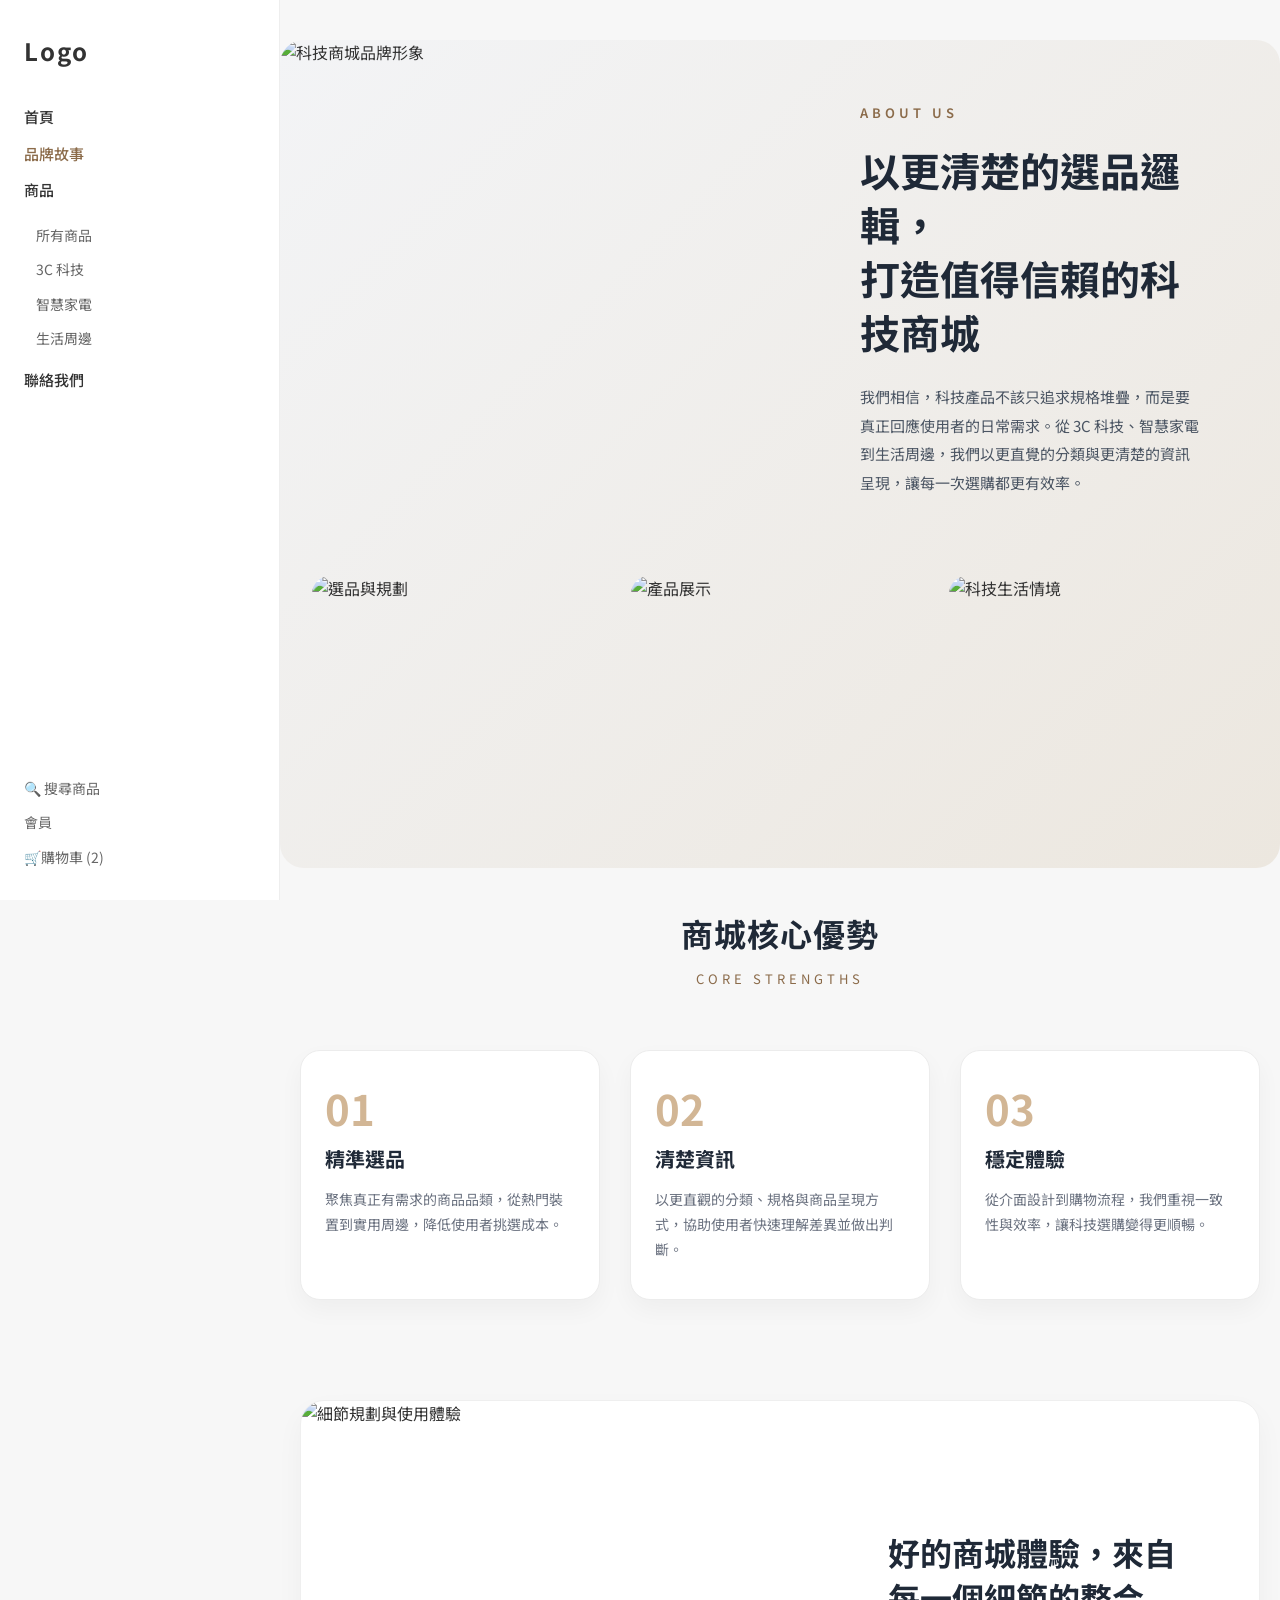
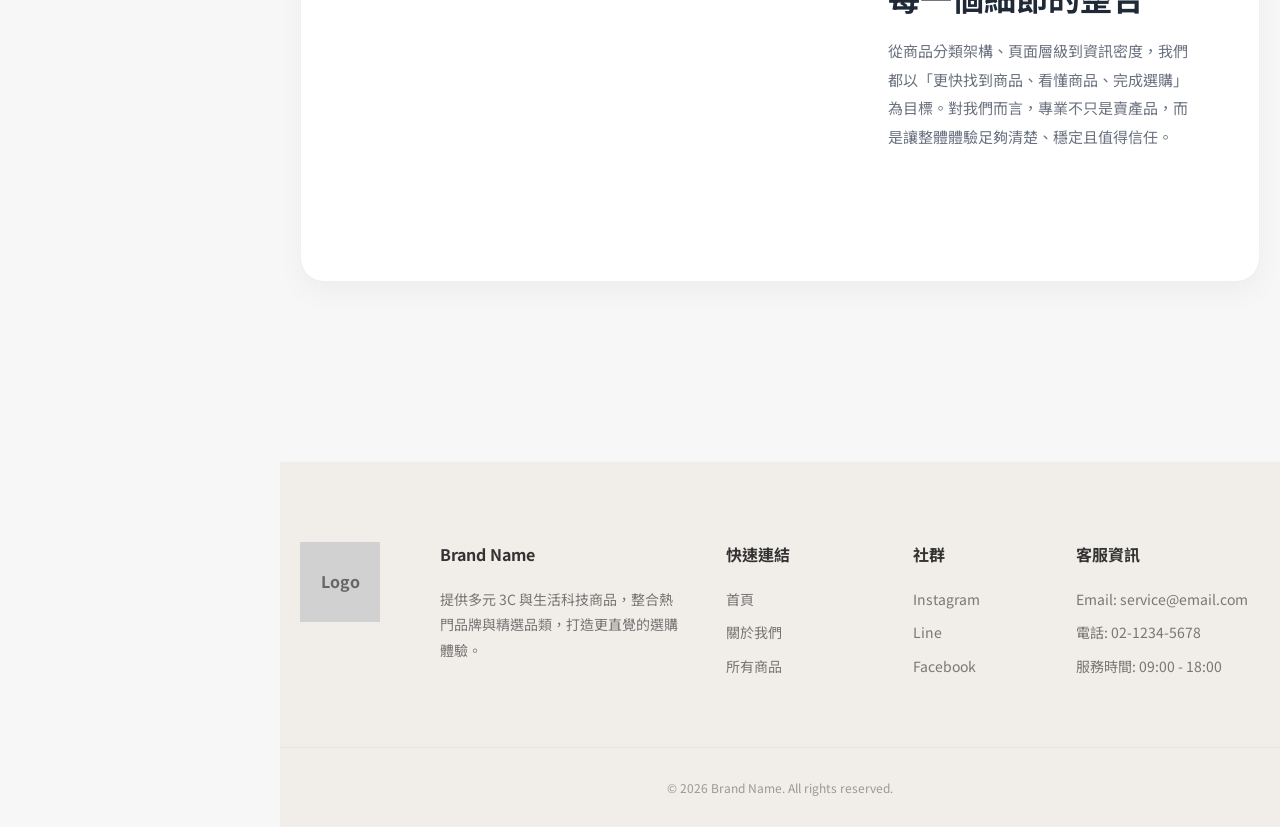
==== commit d1ae0e3e: "first commit" ====
--- a/about/about.html
+++ b/about/about.html
@@ -3,10 +3,10 @@
 <head>
     <meta charset="UTF-8">
     <meta name="viewport" content="width=device-width, initial-scale=1.0">
-    <title>品牌故事 - 品牌名稱</title>
+    <title>品牌介紹 - 品牌名稱</title>
     <link rel="stylesheet" href="../css/base.css">
     <link rel="stylesheet" href="../css/about.css">
-    <link href="https://fonts.googleapis.com/css2?family=Noto+Sans+TC:wght@400;500;700&family=Noto+Serif+TC:wght@600&display=swap" rel="stylesheet">
+    <link href="https://fonts.googleapis.com/css2?family=Noto+Sans+TC:wght@400;500;700&display=swap" rel="stylesheet">
 </head>
 
 <body>
@@ -22,17 +22,16 @@
             </button>
 
             <nav class="nav-menu">
-                <a href="../index/index.html" class="active">首頁</a>
-                <a href="../about/about.html">品牌故事</a>
+                <a href="../index/index.html">首頁</a>
+                <a href="../about/about.html" class="active">品牌故事</a>
 
                 <div class="nav-dropdown">
                     <a href="../Product/product.html" class="nav-dropdown-trigger">商品</a>
                     <div class="nav-dropdown-menu">
-                        <a href="../Product/product.html" class="drawer-sublink">所有商品</a>
-                        <a href="../Product/product.html?category=fragrance" class="drawer-sublink">香氛</a>
-                        <a href="../Product/product.html?category=essential-oil" class="drawer-sublink">精油</a>
-                        <a href="../Product/product.html?category=cream" class="drawer-sublink">乳霜</a>
-                        <a href="../Product/product.html?category=diffuser" class="drawer-sublink">擴香</a>
+                        <a href="../Product/product.html?category=all" class="drawer-sublink">所有商品</a>
+                        <a href="../Product/product.html?category=3c" class="drawer-sublink">3C 科技</a>
+                        <a href="../Product/product.html?category=smart-home" class="drawer-sublink">智慧家電</a>
+                        <a href="../Product/product.html?category=lifestyle" class="drawer-sublink">生活周邊</a>
                     </div>
                 </div>
 
@@ -48,8 +47,8 @@
 
         <div class="mobile-drawer" id="mobileDrawer">
             <div class="mobile-drawer-inner">
-                <a href="../index/index.html" class="drawer-link active">首頁</a>
-                <a href="../about/about.html" class="drawer-link">品牌故事</a>
+                <a href="../index/index.html" class="drawer-link">首頁</a>
+                <a href="../about/about.html" class="drawer-link active">品牌故事</a>
 
                 <div class="drawer-dropdown">
                     <button class="drawer-dropdown-toggle" id="drawerDropdownToggle" type="button">
@@ -58,11 +57,10 @@
                     </button>
 
                     <div class="drawer-submenu active" id="drawerSubmenu">
-                        <a href="../Product/product.html" class="drawer-sublink">所有商品</a>
-                        <a href="../Product/product.html?category=fragrance" class="drawer-sublink">香氛</a>
-                        <a href="../Product/product.html?category=essential-oil" class="drawer-sublink">精油</a>
-                        <a href="../Product/product.html?category=cream" class="drawer-sublink">乳霜</a>
-                        <a href="../Product/product.html?category=diffuser" class="drawer-sublink">擴香</a>
+                        <a href="../Product/product.html?category=all" class="drawer-sublink">所有商品</a>
+                        <a href="../Product/product.html?category=3c" class="drawer-sublink">3C 科技</a>
+                        <a href="../Product/product.html?category=smart-home" class="drawer-sublink">智慧家電</a>
+                        <a href="../Product/product.html?category=lifestyle" class="drawer-sublink">生活周邊</a>
                     </div>
                 </div>
 
@@ -81,25 +79,25 @@
         <section class="about-hero">
             <div class="about-hero-container">
                 <div class="about-hero-image">
-                    <img src="images/about-hero.jpg" alt="品牌精神圖">
+                    <img src="https://images.unsplash.com/photo-1498049794561-7780e7231661?auto=format&fit=crop&q=80" alt="科技商城品牌形象">
                 </div>
                 <div class="about-hero-text">
-                    <span class="about-subtitle">OUR STORY</span>
-                    <h1>起源於對生活的<br>一份純粹執著</h1>
-                    <p>在繁雜的都市節奏中，我們尋找那抹能讓心靈安定的香氣。<br>品牌創立於 2024 年，致力於將自然之美轉化為日常儀式。</p>
+                    <span class="about-subtitle">ABOUT US</span>
+                    <h1>以更清楚的選品邏輯，<br>打造值得信賴的科技商城</h1>
+                    <p>我們相信，科技產品不該只追求規格堆疊，而是要真正回應使用者的日常需求。從 3C 科技、智慧家電到生活周邊，我們以更直覺的分類與更清楚的資訊呈現，讓每一次選購都更有效率。</p>
                 </div>
             </div>
 
             <div class="about-story-gallery">
                 <div class="about-story-gallery-container">
                     <div class="story-gallery-item large">
-                        <img src="images/about-story-1.jpg" alt="品牌故事延伸圖片 1">
+                        <img src="https://images.unsplash.com/photo-1531297484001-80022131f5a1?auto=format&fit=crop&q=80" alt="選品與規劃">
                     </div>
                     <div class="story-gallery-item">
-                        <img src="images/about-story-2.jpg" alt="品牌故事延伸圖片 2">
+                        <img src="https://cdn1.techbang.com/system/excerpt_images/73906/original/5b1a113d7a6d63b27aa8f3fee398c270.jpeg?1572495889" alt="產品展示">
                     </div>
                     <div class="story-gallery-item">
-                        <img src="images/about-story-3.jpg" alt="品牌故事延伸圖片 3">
+                        <img src="https://images.unsplash.com/photo-1518770660439-4636190af475?auto=format&fit=crop&q=80" alt="科技生活情境">
                     </div>
                 </div>
             </div>
@@ -107,24 +105,24 @@
 
         <section class="brand-values">
             <div class="section-title">
-                <h2>品牌核心價值</h2>
-                <p>Core Values</p>
+                <h2>商城核心優勢</h2>
+                <p>Core Strengths</p>
             </div>
             <div class="values-grid">
                 <div class="value-item">
                     <span class="value-num">01</span>
-                    <h3>天然純粹</h3>
-                    <p>選用來自世界各地的永續原料，無添加人工化學成分，還原香氣最真實的樣貌。</p>
+                    <h3>精準選品</h3>
+                    <p>聚焦真正有需求的商品品類，從熱門裝置到實用周邊，降低使用者挑選成本。</p>
                 </div>
                 <div class="value-item">
                     <span class="value-num">02</span>
-                    <h3>職人工藝</h3>
-                    <p>每一顆蠟燭皆由工藝師手工灌製，確保燃燒的每一分鐘都能散發穩定細膩的層次感。</p>
+                    <h3>清楚資訊</h3>
+                    <p>以更直觀的分類、規格與商品呈現方式，協助使用者快速理解差異並做出判斷。</p>
                 </div>
                 <div class="value-item">
                     <span class="value-num">03</span>
-                    <h3>生活美學</h3>
-                    <p>我們相信香氛不只是產品，更是一種對待生活的態度，為空間注入獨特的個性。</p>
+                    <h3>穩定體驗</h3>
+                    <p>從介面設計到購物流程，我們重視一致性與效率，讓科技選購變得更順暢。</p>
                 </div>
             </div>
         </section>
@@ -132,11 +130,11 @@
         <section class="about-detail">
             <div class="detail-row">
                 <div class="detail-img">
-                    <img src="images/about-detail-1.jpg" alt="工藝細節">
+                    <img src="https://images.unsplash.com/photo-1486312338219-ce68d2c6f44d?auto=format&fit=crop&q=80" alt="細節規劃與使用體驗">
                 </div>
                 <div class="detail-content">
-                    <h2>細膩，藏在看不見的地方</h2>
-                    <p>從棉芯的挑選到瓶身的打磨，我們不放過任何細節。<br>我們知道，正是這些細小的堅持，構成了品牌的靈魂。</p>
+                    <h2>好的商城體驗，來自每一個細節的整合</h2>
+                    <p>從商品分類架構、頁面層級到資訊密度，我們都以「更快找到商品、看懂商品、完成選購」為目標。對我們而言，專業不只是賣產品，而是讓整體體驗足夠清楚、穩定且值得信任。</p>
                 </div>
             </div>
         </section>
@@ -151,14 +149,14 @@
             <div class="footer-links-grid">
                 <div class="footer-column">
                     <h4>Brand Name</h4>
-                    <p>致力於提供高品質產品，結合設計與生活美學，打造舒適且有質感的日常體驗。</p>
+                    <p>提供多元 3C 與生活科技商品，整合熱門品牌與精選品類，打造更直覺的選購體驗。</p>
                 </div>
                 <div class="footer-column">
                     <h4>快速連結</h4>
                     <ul>
                         <li><a href="../index/index.html">首頁</a></li>
                         <li><a href="../about/about.html">關於我們</a></li>
-                        <li><a href="../Product/product.html">所有商品</a></li>
+                        <li><a href="../Product/product.html?category=all">所有商品</a></li>
                     </ul>
                 </div>
                 <div class="footer-column">
@@ -202,55 +200,5 @@
         });
     </script>
 
-    <script>
-        const categoryButtons = document.querySelectorAll('.category-chip');
-        const productCards = document.querySelectorAll('.list-product-card');
-        const productCount = document.querySelector('.product-list-meta span');
-
-        function normalizeCategory(category) {
-            return category && category.trim() ? category : 'all';
-        }
-
-        function filterProducts(category, updateUrl = true) {
-            const currentCategory = normalizeCategory(category);
-            let visibleCount = 0;
-
-            productCards.forEach(card => {
-                const cardCategory = card.dataset.category;
-
-                if (currentCategory === 'all' || cardCategory === currentCategory) {
-                    card.style.display = 'block';
-                    visibleCount++;
-                } else {
-                    card.style.display = 'none';
-                }
-            });
-
-            if (productCount) {
-                productCount.textContent = `共 ${visibleCount} 項商品`;
-            }
-
-            categoryButtons.forEach(button => {
-                button.classList.toggle('active', button.dataset.category === currentCategory);
-            });
-
-            if (updateUrl) {
-                const url = new URL(window.location.href);
-                url.searchParams.set('category', currentCategory);
-                window.history.replaceState({}, '', url);
-            }
-        }
-
-        categoryButtons.forEach(button => {
-            button.addEventListener('click', () => {
-                filterProducts(button.dataset.category);
-            });
-        });
-
-        const params = new URLSearchParams(window.location.search);
-        const initialCategory = params.get('category') || 'all';
-        filterProducts(initialCategory, false);
-    </script>
-
 </body>
-</html>+</html>
--- a/css/base.css
+++ b/css/base.css
@@ -179,12 +179,7 @@
    Footer
    ========================================================================== */
 
-.logo,
-.header,
-.footer-main {
-    all: unset;
-    display: revert;
-}
+
 
 .footer-main {
     background-color: #f1ede8;
@@ -619,4 +614,122 @@
     .footer-column li {
         font-size: 12px;
     }
-}+}
+/* ==========================================================================
+   Desktop Sidebar Navbar
+   ========================================================================== */
+@media (min-width: 1025px) {
+    body {
+        padding-left: 280px;
+    }
+
+    .header {
+        position: fixed;
+        top: 0;
+        left: 0;
+        width: 280px;
+        height: 100vh;
+        padding: 32px 24px;
+        border-right: 1px solid #eee;
+        border-bottom: none;
+        background-color: #fff;
+        z-index: 1100;
+        display: flex;
+        flex-direction: column;
+    }
+
+    .header-container {
+        max-width: none;
+        width: 100%;
+        height: 100%;
+        margin: 0;
+        padding: 0;
+        display: flex;
+        flex-direction: column;
+        align-items: flex-start;
+        justify-content: flex-start;
+    }
+
+    .logo {
+        font-size: 24px;
+        font-weight: 700;
+        letter-spacing: 2px;
+        margin-bottom: 36px;
+    }
+
+    .menu-toggle {
+        display: none !important;
+    }
+
+    .nav-menu {
+        display: flex;
+        flex-direction: column;
+        align-items: flex-start;
+        gap: 14px;
+        width: 100%;
+    }
+
+    .nav-menu > a,
+    .nav-dropdown-trigger {
+        margin: 0;
+        font-size: 15px;
+        line-height: 1.5;
+    }
+
+    .nav-dropdown {
+        width: 100%;
+        display: flex;
+        flex-direction: column;
+        align-items: flex-start;
+    }
+
+    .nav-dropdown-menu {
+        position: static;
+        opacity: 1;
+        visibility: visible;
+        transform: none;
+        min-width: 100%;
+        margin-top: 8px;
+        padding: 8px 0 0 12px;
+        border: none;
+        border-radius: 0;
+        box-shadow: none;
+        background: transparent;
+    }
+
+    .nav-dropdown-menu a {
+        padding: 6px 0;
+        font-size: 14px;
+        color: #666;
+    }
+
+    .nav-dropdown-menu a:hover {
+        background: transparent;
+        color: #8B6B4A;
+    }
+
+    .nav-icons {
+        display: flex;
+        flex-direction: column;
+        align-items: flex-start;
+        gap: 12px;
+        margin-top: auto;
+        padding-top: 28px;
+        width: 100%;
+        font-size: 14px;
+    }
+
+    .nav-icons a {
+        color: #666;
+    }
+
+    .mobile-drawer {
+        display: none !important;
+    }
+
+    .footer-main {
+        margin-top: 100px;
+    }
+}
+
+
--- a/css/about.css
+++ b/css/about.css
@@ -7,7 +7,7 @@
 }
 
 .about-hero {
-    background-color: #f1ede8;
+    background: linear-gradient(135deg, #f3f4f6 0%, #ece7df 100%);
     max-width: 1200px;
     margin: 40px auto;
     border-radius: 24px;
@@ -40,21 +40,23 @@
 .about-subtitle {
     color: #8B6B4A;
     letter-spacing: 4px;
-    font-size: 14px;
+    font-size: 13px;
+    font-weight: 600;
     display: block;
     margin-bottom: 20px;
 }
 
 .about-hero-text h1 {
-    font-size: 38px;
-    font-family: 'Noto Serif TC', serif;
-    margin-bottom: 30px;
-    line-height: 1.4;
+    font-size: 40px;
+    font-weight: 700;
+    margin-bottom: 24px;
+    line-height: 1.35;
+    color: #1f2937;
 }
 
 .about-hero-text p {
     font-size: 15px;
-    color: #555;
+    color: #4b5563;
     line-height: 1.9;
 }
 
@@ -91,16 +93,16 @@
 }
 
 .section-title h2 {
-    font-family: 'Noto Serif TC', serif;
     font-size: 32px;
-    color: #333;
+    font-weight: 700;
+    color: #1f2937;
     margin-bottom: 10px;
-    letter-spacing: 2px;
+    letter-spacing: 1px;
 }
 
 .section-title p {
     color: #8B6B4A;
-    font-size: 14px;
+    font-size: 13px;
     letter-spacing: 4px;
     text-transform: uppercase;
 }
@@ -119,35 +121,38 @@
 
 .value-item {
     flex: 1;
-    text-align: center;
-    padding: 40px 20px;
-    background: rgb(241, 234, 225);
+    text-align: left;
+    padding: 36px 24px;
+    background: #ffffff;
+    border: 1px solid #ececec;
     border-radius: 20px;
-    transition: transform 0.3s ease;
+    box-shadow: 0 10px 24px rgba(0, 0, 0, 0.04);
+    transition: transform 0.3s ease, box-shadow 0.3s ease;
 }
 
 .value-item:hover {
-    transform: translateY(-10px);
+    transform: translateY(-8px);
+    box-shadow: 0 16px 28px rgba(0, 0, 0, 0.06);
 }
 
 .value-num {
-    font-size: 48px;
-    color: #d3b692;
+    font-size: 42px;
+    color: #d2b695;
     font-weight: 700;
     display: block;
-    margin-bottom: 10px;
-    font-family: serif;
+    margin-bottom: 14px;
+    line-height: 1;
 }
 
 .value-item h3 {
     font-size: 20px;
     margin-bottom: 12px;
-    color: #333;
+    color: #1f2937;
 }
 
 .value-item p {
     font-size: 14px;
-    color: #666;
+    color: #6b7280;
     line-height: 1.8;
 }
 
@@ -163,6 +168,8 @@
     border-radius: 24px;
     overflow: hidden;
     align-items: center;
+    border: 1px solid #efefef;
+    box-shadow: 0 12px 28px rgba(0, 0, 0, 0.04);
 }
 
 .detail-img {
@@ -182,16 +189,16 @@
 }
 
 .detail-content h2 {
-    font-family: 'Noto Serif TC', serif;
     font-size: 32px;
-    line-height: 1.45;
+    line-height: 1.4;
     margin-bottom: 18px;
-    color: #333;
+    color: #1f2937;
+    font-weight: 700;
 }
 
 .detail-content p {
     font-size: 15px;
-    color: #666;
+    color: #6b7280;
     line-height: 1.9;
 }
 
@@ -228,14 +235,14 @@
     }
 
     .about-subtitle {
-        font-size: 13px;
+        font-size: 12px;
         letter-spacing: 3px;
         margin-bottom: 14px;
     }
 
     .about-hero-text h1 {
-        font-size: 30px;
-        line-height: 1.45;
+        font-size: 32px;
+        line-height: 1.4;
         margin-bottom: 18px;
     }
 
@@ -273,7 +280,7 @@
     }
 
     .section-title p {
-        font-size: 13px;
+        font-size: 12px;
         letter-spacing: 3px;
     }
 
@@ -284,12 +291,12 @@
     }
 
     .value-item {
-        padding: 30px 18px;
+        padding: 28px 18px;
         border-radius: 18px;
     }
 
     .value-num {
-        font-size: 40px;
+        font-size: 36px;
     }
 
     .value-item h3 {
@@ -374,7 +381,7 @@
 
     .about-hero-text h1 {
         font-size: 28px;
-        line-height: 1.45;
+        line-height: 1.4;
         margin-bottom: 18px;
     }
 
@@ -431,10 +438,11 @@
     .value-item {
         padding: 28px 18px;
         border-radius: 16px;
+        text-align: left;
     }
 
     .value-num {
-        font-size: 38px;
+        font-size: 34px;
         margin-bottom: 8px;
     }
 
@@ -531,7 +539,7 @@
     }
 
     .value-num {
-        font-size: 34px;
+        font-size: 30px;
     }
 
     .value-item h3 {
@@ -561,4 +569,4 @@
     .detail-content p {
         font-size: 13px;
     }
-}+}
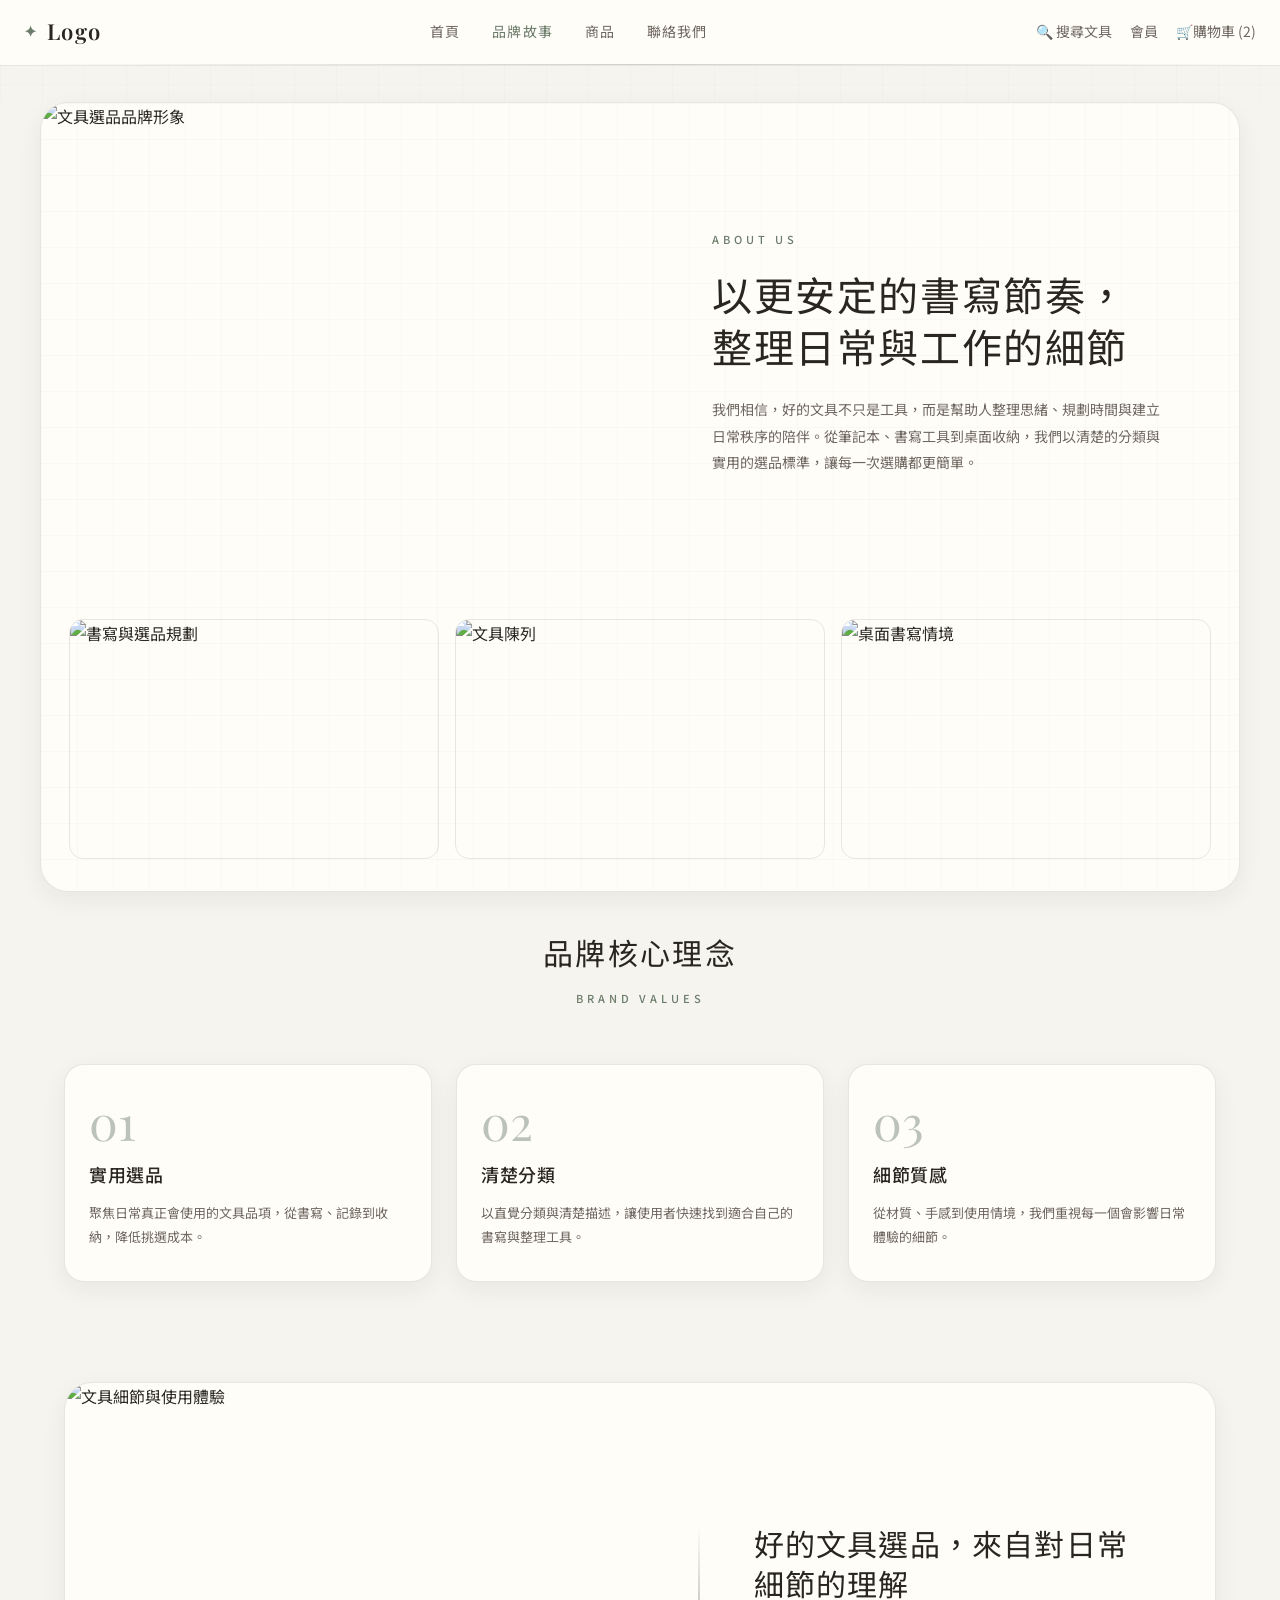
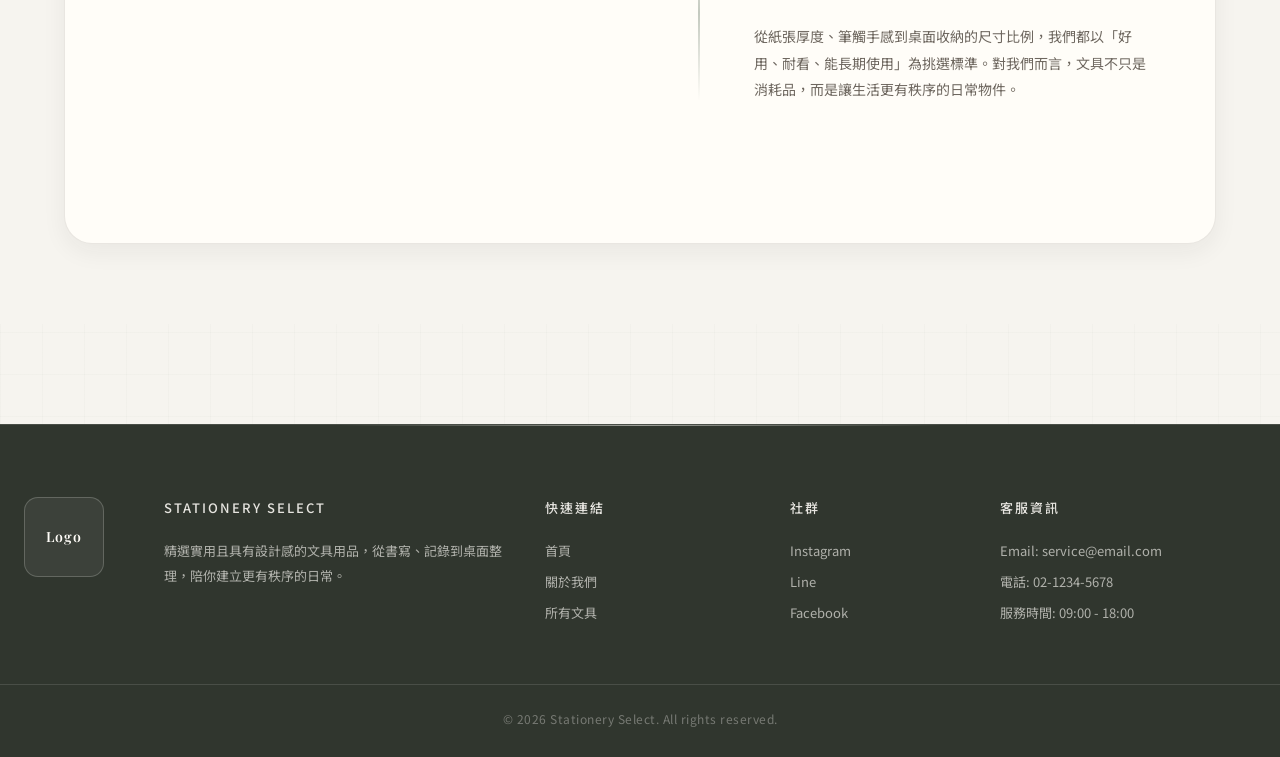
==== commit a08c0be8: "stationery version update" ====
--- a/about/about.html
+++ b/about/about.html
@@ -3,7 +3,7 @@
 <head>
     <meta charset="UTF-8">
     <meta name="viewport" content="width=device-width, initial-scale=1.0">
-    <title>品牌介紹 - 品牌名稱</title>
+    <title>品牌介紹 - Stationery Select</title>
     <link rel="stylesheet" href="../css/base.css">
     <link rel="stylesheet" href="../css/about.css">
     <link href="https://fonts.googleapis.com/css2?family=Noto+Sans+TC:wght@400;500;700&display=swap" rel="stylesheet">
@@ -28,10 +28,10 @@
                 <div class="nav-dropdown">
                     <a href="../Product/product.html" class="nav-dropdown-trigger">商品</a>
                     <div class="nav-dropdown-menu">
-                        <a href="../Product/product.html?category=all" class="drawer-sublink">所有商品</a>
-                        <a href="../Product/product.html?category=3c" class="drawer-sublink">3C 科技</a>
-                        <a href="../Product/product.html?category=smart-home" class="drawer-sublink">智慧家電</a>
-                        <a href="../Product/product.html?category=lifestyle" class="drawer-sublink">生活周邊</a>
+                        <a href="../Product/product.html?category=all" class="drawer-sublink">所有文具</a>
+                        <a href="../Product/product.html?category=3c" class="drawer-sublink">書寫工具</a>
+                        <a href="../Product/product.html?category=smart-home" class="drawer-sublink">筆記本冊</a>
+                        <a href="../Product/product.html?category=lifestyle" class="drawer-sublink">桌面收納</a>
                     </div>
                 </div>
 
@@ -39,7 +39,7 @@
             </nav>
 
             <div class="nav-icons">
-                <a href="#">🔍 搜尋商品</a>
+                <a href="#">🔍 搜尋文具</a>
                 <a href="#">會員</a>
                 <a href="#">🛒購物車 (2)</a>
             </div>
@@ -57,17 +57,17 @@
                     </button>
 
                     <div class="drawer-submenu active" id="drawerSubmenu">
-                        <a href="../Product/product.html?category=all" class="drawer-sublink">所有商品</a>
-                        <a href="../Product/product.html?category=3c" class="drawer-sublink">3C 科技</a>
-                        <a href="../Product/product.html?category=smart-home" class="drawer-sublink">智慧家電</a>
-                        <a href="../Product/product.html?category=lifestyle" class="drawer-sublink">生活周邊</a>
+                        <a href="../Product/product.html?category=all" class="drawer-sublink">所有文具</a>
+                        <a href="../Product/product.html?category=3c" class="drawer-sublink">書寫工具</a>
+                        <a href="../Product/product.html?category=smart-home" class="drawer-sublink">筆記本冊</a>
+                        <a href="../Product/product.html?category=lifestyle" class="drawer-sublink">桌面收納</a>
                     </div>
                 </div>
 
                 <a href="#footer" class="drawer-link">聯絡我們</a>
 
                 <div class="mobile-drawer-icons">
-                    <a href="#">🔍 搜尋商品</a>
+                    <a href="#">🔍 搜尋文具</a>
                     <a href="#">會員</a>
                     <a href="#">🛒購物車 (2)</a>
                 </div>
@@ -79,25 +79,25 @@
         <section class="about-hero">
             <div class="about-hero-container">
                 <div class="about-hero-image">
-                    <img src="https://images.unsplash.com/photo-1498049794561-7780e7231661?auto=format&fit=crop&q=80" alt="科技商城品牌形象">
+                    <img src="https://images.unsplash.com/photo-1456735190827-d1262f71b8a3?auto=format&fit=crop&q=80" alt="文具選品品牌形象">
                 </div>
                 <div class="about-hero-text">
                     <span class="about-subtitle">ABOUT US</span>
-                    <h1>以更清楚的選品邏輯，<br>打造值得信賴的科技商城</h1>
-                    <p>我們相信，科技產品不該只追求規格堆疊，而是要真正回應使用者的日常需求。從 3C 科技、智慧家電到生活周邊，我們以更直覺的分類與更清楚的資訊呈現，讓每一次選購都更有效率。</p>
+                    <h1>以更安定的書寫節奏，<br>整理日常與工作的細節</h1>
+                    <p>我們相信，好的文具不只是工具，而是幫助人整理思緒、規劃時間與建立日常秩序的陪伴。從筆記本、書寫工具到桌面收納，我們以清楚的分類與實用的選品標準，讓每一次選購都更簡單。</p>
                 </div>
             </div>
 
             <div class="about-story-gallery">
                 <div class="about-story-gallery-container">
                     <div class="story-gallery-item large">
-                        <img src="https://images.unsplash.com/photo-1531297484001-80022131f5a1?auto=format&fit=crop&q=80" alt="選品與規劃">
+                        <img src="https://images.unsplash.com/photo-1517842645767-c639042777db?auto=format&fit=crop&q=80" alt="書寫與選品規劃">
                     </div>
                     <div class="story-gallery-item">
-                        <img src="https://cdn1.techbang.com/system/excerpt_images/73906/original/5b1a113d7a6d63b27aa8f3fee398c270.jpeg?1572495889" alt="產品展示">
+                        <img src="https://images.unsplash.com/photo-1499750310107-5fef28a66643?auto=format&fit=crop&q=80" alt="文具陳列">
                     </div>
                     <div class="story-gallery-item">
-                        <img src="https://images.unsplash.com/photo-1518770660439-4636190af475?auto=format&fit=crop&q=80" alt="科技生活情境">
+                        <img src="https://images.unsplash.com/photo-1516321318423-f06f85e504b3?auto=format&fit=crop&q=80" alt="桌面書寫情境">
                     </div>
                 </div>
             </div>
@@ -105,24 +105,24 @@
 
         <section class="brand-values">
             <div class="section-title">
-                <h2>商城核心優勢</h2>
-                <p>Core Strengths</p>
+                <h2>品牌核心理念</h2>
+                <p>Brand Values</p>
             </div>
             <div class="values-grid">
                 <div class="value-item">
                     <span class="value-num">01</span>
-                    <h3>精準選品</h3>
-                    <p>聚焦真正有需求的商品品類，從熱門裝置到實用周邊，降低使用者挑選成本。</p>
+                    <h3>實用選品</h3>
+                    <p>聚焦日常真正會使用的文具品項，從書寫、記錄到收納，降低挑選成本。</p>
                 </div>
                 <div class="value-item">
                     <span class="value-num">02</span>
-                    <h3>清楚資訊</h3>
-                    <p>以更直觀的分類、規格與商品呈現方式，協助使用者快速理解差異並做出判斷。</p>
+                    <h3>清楚分類</h3>
+                    <p>以直覺分類與清楚描述，讓使用者快速找到適合自己的書寫與整理工具。</p>
                 </div>
                 <div class="value-item">
                     <span class="value-num">03</span>
-                    <h3>穩定體驗</h3>
-                    <p>從介面設計到購物流程，我們重視一致性與效率，讓科技選購變得更順暢。</p>
+                    <h3>細節質感</h3>
+                    <p>從材質、手感到使用情境，我們重視每一個會影響日常體驗的細節。</p>
                 </div>
             </div>
         </section>
@@ -130,11 +130,11 @@
         <section class="about-detail">
             <div class="detail-row">
                 <div class="detail-img">
-                    <img src="https://images.unsplash.com/photo-1486312338219-ce68d2c6f44d?auto=format&fit=crop&q=80" alt="細節規劃與使用體驗">
+                    <img src="https://images.unsplash.com/photo-1484480974693-6ca0a78fb36b?auto=format&fit=crop&q=80" alt="文具細節與使用體驗">
                 </div>
                 <div class="detail-content">
-                    <h2>好的商城體驗，來自每一個細節的整合</h2>
-                    <p>從商品分類架構、頁面層級到資訊密度，我們都以「更快找到商品、看懂商品、完成選購」為目標。對我們而言，專業不只是賣產品，而是讓整體體驗足夠清楚、穩定且值得信任。</p>
+                    <h2>好的文具選品，來自對日常細節的理解</h2>
+                    <p>從紙張厚度、筆觸手感到桌面收納的尺寸比例，我們都以「好用、耐看、能長期使用」為挑選標準。對我們而言，文具不只是消耗品，而是讓生活更有秩序的日常物件。</p>
                 </div>
             </div>
         </section>
@@ -148,15 +148,15 @@
 
             <div class="footer-links-grid">
                 <div class="footer-column">
-                    <h4>Brand Name</h4>
-                    <p>提供多元 3C 與生活科技商品，整合熱門品牌與精選品類，打造更直覺的選購體驗。</p>
+                    <h4>Stationery Select</h4>
+                    <p>精選實用且具有設計感的文具用品，從書寫、記錄到桌面整理，陪你建立更有秩序的日常。</p>
                 </div>
                 <div class="footer-column">
                     <h4>快速連結</h4>
                     <ul>
                         <li><a href="../index/index.html">首頁</a></li>
                         <li><a href="../about/about.html">關於我們</a></li>
-                        <li><a href="../Product/product.html?category=all">所有商品</a></li>
+                        <li><a href="../Product/product.html?category=all">所有文具</a></li>
                     </ul>
                 </div>
                 <div class="footer-column">
@@ -176,7 +176,7 @@
             </div>
         </div>
         <div class="footer-bottom">
-            © 2026 Brand Name. All rights reserved.
+            © 2026 Stationery Select. All rights reserved.
         </div>
     </footer>
 
--- a/css/base.css
+++ b/css/base.css
@@ -1,141 +1,154 @@
-/* ==========================================================================
-   Base / Reset
-   ========================================================================== */
-* {
-    box-sizing: border-box;
-    margin: 0;
-    padding: 0;
-}
-
-html {
-    scroll-behavior: smooth;
-}
+/* ========================================================================
+   Stationery Select — Base / Reset
+   Based on proven 3C responsive structure, restyled as premium stationery.
+   ======================================================================== */
+
+@import url('https://fonts.googleapis.com/css2?family=Playfair+Display:wght@400;600&family=Noto+Sans+TC:wght@300;400;500;700&display=swap');
+
+:root {
+    --bg-deep:       #f6f4ef;
+    --bg-panel:      #fffdf8;
+    --bg-card:       #fffdf8;
+    --bg-card-hover: #f1eee7;
+    --bg-input:      #f0ede6;
+
+    --border:        rgba(76, 68, 58, 0.12);
+    --border-light:  rgba(76, 68, 58, 0.18);
+    --border-blue:   rgba(107, 124, 106, 0.28);
+
+    --blue:          #6b7c6a; /* sage */
+    --blue-dim:      rgba(107, 124, 106, 0.12);
+    --blue-glow:     0 14px 34px rgba(72, 82, 68, 0.12);
+    --coral:         #b08a62; /* wood brown */
+    --coral-dim:     rgba(176, 138, 98, 0.12);
+    --green:         #7e8b78;
+
+    --text-primary:  #292622;
+    --text-secondary:#6e675f;
+    --text-muted:    #9a9289;
+    --text-accent:   #6b7c6a;
+
+    --warm:          #b08a62;
+
+    --r-sm:   8px;
+    --r-md:   14px;
+    --r-lg:   20px;
+    --r-xl:   28px;
+
+    --shadow-card:   0 8px 24px rgba(41, 38, 34, 0.06);
+    --shadow-glow:   0 14px 36px rgba(41, 38, 34, 0.08);
+}
+
+*, *::before, *::after { box-sizing: border-box; margin: 0; padding: 0; }
+html { scroll-behavior: smooth; }
 
 body {
     font-family: 'Noto Sans TC', sans-serif;
-    background-color: #f7f7f7;
-    color: #333;
-    line-height: 1.6;
-}
-
-a {
-    text-decoration: none;
-    color: inherit;
-    transition: opacity 0.2s, color 0.3s;
-}
-
-a:hover {
-    opacity: 0.75;
-}
-
-img {
-    display: block;
-    max-width: 100%;
-}
-
-/* ==========================================================================
+    background-color: var(--bg-deep);
+    color: var(--text-primary);
+    line-height: 1.7;
+    -webkit-font-smoothing: antialiased;
+    background-image:
+        linear-gradient(rgba(107, 124, 106, 0.026) 1px, transparent 1px),
+        linear-gradient(90deg, rgba(107, 124, 106, 0.026) 1px, transparent 1px);
+    background-size: 42px 42px;
+}
+
+a { text-decoration: none; color: inherit; transition: opacity 0.2s, color 0.3s; }
+a:hover { opacity: 0.86; }
+img { display: block; max-width: 100%; filter: saturate(0.9) contrast(0.97) brightness(1.02); }
+ul { list-style: none; }
+button { font-family: inherit; }
+
+/* ========================================================================
    Navbar
-   ========================================================================== */
+   ======================================================================== */
 .header {
-    background-color: #fff;
-    border-bottom: 1px solid #eee;
-    padding: 20px 0;
+    background-color: rgba(255, 253, 248, 0.94);
+    backdrop-filter: blur(18px);
+    -webkit-backdrop-filter: blur(18px);
+    border-bottom: 1px solid var(--border);
+    padding: 0;
     position: sticky;
     top: 0;
     z-index: 1000;
     width: 100%;
 }
-
+.header::after {
+    content: '';
+    display: block;
+    height: 1px;
+    background: linear-gradient(90deg, transparent, rgba(107,124,106,0.42), transparent);
+    opacity: 0.8;
+}
 .header-container {
-    max-width: 1200px;
+    max-width: 1280px;
     margin: 0 auto;
     display: flex;
     justify-content: space-between;
     align-items: center;
-    padding: 0 20px;
+    padding: 0 24px;
+    height: 64px;
     position: relative;
 }
-
 .logo {
-    font-size: 24px;
-    font-weight: 700;
-    letter-spacing: 2px;
-}
-
-.nav-menu {
+    font-family: 'Playfair Display', 'Noto Sans TC', serif;
+    font-size: 22px;
+    font-weight: 600;
+    letter-spacing: 1.5px;
+    color: var(--text-primary);
     display: flex;
     align-items: center;
-    gap: 0;
-}
-
+    gap: 8px;
+    white-space: nowrap;
+}
+.logo::before { content: '✦'; color: var(--blue); font-size: 15px; }
+
+.nav-menu { display: flex; align-items: center; gap: 0; }
 .nav-menu > a,
 .nav-dropdown-trigger {
-    color: #333;
-    margin: 0 20px;
-    font-size: 15px;
-    font-weight: 500;
-    transition: color 0.3s;
-}
-
+    color: var(--text-secondary);
+    margin: 0 16px;
+    font-size: 14px;
+    font-weight: 400;
+    letter-spacing: 0.08em;
+    transition: color 0.25s;
+}
 .nav-menu > a:hover,
 .nav-menu > a.active,
 .nav-dropdown-trigger:hover,
-.nav-dropdown-trigger.active {
-    color: #8B6B4A;
-}
-
-.nav-dropdown {
-    position: relative;
-    display: flex;
-    align-items: center;
-}
-
+.nav-dropdown-trigger.active { color: var(--blue); opacity: 1; }
+
+.nav-dropdown { position: relative; display: flex; align-items: center; }
 .nav-dropdown-menu {
     position: absolute;
-    top: calc(100% + 18px);
+    top: calc(100% + 12px);
     left: 0;
-    min-width: 180px;
-    padding: 10px 0;
-    background-color: #fff;
-    border: 1px solid #eee;
-    border-radius: 14px;
-    box-shadow: 0 16px 34px rgba(0, 0, 0, 0.08);
+    min-width: 200px;
+    padding: 8px 0;
+    background: var(--bg-panel);
+    border: 1px solid var(--border-blue);
+    border-radius: var(--r-md);
+    box-shadow: var(--shadow-card), var(--blue-glow);
     opacity: 0;
     visibility: hidden;
-    transform: translateY(10px);
-    transition: all 0.25s ease;
+    transform: translateY(8px);
+    transition: all 0.22s ease;
     z-index: 1200;
 }
-
-.nav-dropdown:hover .nav-dropdown-menu {
-    opacity: 1;
-    visibility: visible;
-    transform: translateY(0);
-}
-
+.nav-dropdown:hover .nav-dropdown-menu { opacity: 1; visibility: visible; transform: translateY(0); }
 .nav-dropdown-menu a {
     display: block;
     padding: 10px 18px;
-    font-size: 14px;
-    color: #666;
-    transition: background-color 0.25s ease, color 0.25s ease;
-}
-
-.nav-dropdown-menu a:hover {
-    background-color: #f6f1ec;
-    color: #8B6B4A;
-    opacity: 1;
-}
-
-.nav-icons {
-    display: flex;
-    gap: 20px;
-    font-size: 14px;
-}
-
-.nav-icons a {
-    color: #666;
-}
+    font-size: 13px;
+    color: var(--text-secondary);
+    transition: background 0.2s, color 0.2s;
+}
+.nav-dropdown-menu a:hover { background: var(--blue-dim); color: var(--blue); opacity: 1; }
+
+.nav-icons { display: flex; gap: 18px; align-items: center; font-size: 14px; }
+.nav-icons a { color: var(--text-secondary); transition: color 0.25s; display: flex; align-items: center; }
+.nav-icons a:hover { color: var(--blue); opacity: 1; }
 
 .menu-toggle {
     display: none;
@@ -147,589 +160,172 @@
     padding: 0;
     flex-direction: column;
     justify-content: center;
-    gap: 6px;
-}
-
+    gap: 5px;
+}
 .menu-toggle span {
     display: block;
     width: 22px;
     height: 2px;
-    background-color: #333;
+    background-color: var(--text-primary);
     margin: 0 auto;
     transition: all 0.3s ease;
 }
-
-.menu-toggle.active span:nth-child(1) {
-    transform: translateY(8px) rotate(45deg);
-}
-
-.menu-toggle.active span:nth-child(2) {
-    opacity: 0;
-}
-
-.menu-toggle.active span:nth-child(3) {
-    transform: translateY(-8px) rotate(-45deg);
-}
-
-.mobile-drawer {
-    display: none;
-}
-
-/* ==========================================================================
+.menu-toggle.active span:nth-child(1) { transform: translateY(7px) rotate(45deg); }
+.menu-toggle.active span:nth-child(2) { opacity: 0; }
+.menu-toggle.active span:nth-child(3) { transform: translateY(-7px) rotate(-45deg); }
+.mobile-drawer { display: none; }
+
+/* ========================================================================
    Footer
-   ========================================================================== */
-
-
-
+   ======================================================================== */
 .footer-main {
-    background-color: #f1ede8;
-    padding: 80px 0 30px;
+    background: #30362e;
+    border-top: 1px solid rgba(255,253,248,0.12);
+    padding: 72px 0 28px;
     margin-top: 100px;
-}
-
-.footer-top-container {
-    max-width: 1200px;
-    margin: 0 auto;
-    display: flex;
-    gap: 60px;
-    padding: 0 20px;
-}
-
-.footer-logo-box {
-    flex-shrink: 0;
-}
-
+    position: relative;
+    overflow: hidden;
+    color: #f6f4ef;
+}
+.footer-main::before {
+    content: '';
+    position: absolute;
+    top: 0; left: 50%; transform: translateX(-50%);
+    width: 600px; height: 1px;
+    background: linear-gradient(90deg, transparent, rgba(255,253,248,0.52), transparent);
+}
+.footer-top-container { max-width: 1280px; margin: 0 auto; display: flex; gap: 60px; padding: 0 24px; }
+.footer-logo-box { flex-shrink: 0; }
 .footer-logo-square {
-    width: 80px;
-    height: 80px;
-    background-color: #d1d1d1;
-    display: flex;
-    align-items: center;
-    justify-content: center;
-    font-weight: bold;
-    color: #666;
-}
-
-.footer-links-grid {
-    flex: 1;
-    display: grid;
-    grid-template-columns: 2fr 1.2fr 1fr 1.5fr;
-    gap: 40px;
-}
-
-.footer-column h4 {
-    font-size: 16px;
-    margin-bottom: 20px;
-    color: #333;
-}
-
+    width: 80px; height: 80px;
+    background: rgba(255,253,248,0.06);
+    border: 1px solid rgba(255,253,248,0.2);
+    border-radius: var(--r-md);
+    display: flex; align-items: center; justify-content: center;
+    font-family: 'Playfair Display', serif;
+    font-weight: 600; font-size: 14px; letter-spacing: 1px; color: #fffdf8;
+}
+.footer-links-grid { flex: 1; display: grid; grid-template-columns: 2fr 1.2fr 1fr 1.5fr; gap: 40px; }
+.footer-column h4 { font-size: 13px; font-weight: 500; letter-spacing: 2px; text-transform: uppercase; margin-bottom: 20px; color: rgba(255,253,248,0.88); }
 .footer-column p,
-.footer-column li {
-    font-size: 14px;
-    color: #777;
-    line-height: 1.8;
-    list-style: none;
-    margin-bottom: 8px;
-}
-
-.footer-column ul {
-    list-style: none;
-    padding: 0;
-}
-
-.footer-column a {
-    color: #777;
-    transition: color 0.3s;
-}
-
-.footer-column a:hover {
-    color: #8B6B4A;
-}
-
-.footer-bottom {
-    max-width: 1200px;
-    margin: 60px auto 0;
-    padding-top: 30px;
-    border-top: 1px solid #e5e5e5;
-    text-align: center;
-    font-size: 12px;
-    color: #999;
-}
-
-/* ==========================================================================
+.footer-column li { font-size: 13px; color: rgba(255,253,248,0.62); line-height: 1.9; list-style: none; margin-bottom: 6px; }
+.footer-column ul { list-style: none; padding: 0; }
+.footer-column a { color: rgba(255,253,248,0.62); transition: color 0.25s; }
+.footer-column a:hover { color: #fffdf8; opacity: 1; }
+.footer-bottom { max-width: 1280px; margin: 52px auto 0; padding: 24px 24px 0; border-top: 1px solid rgba(255,253,248,0.12); text-align: center; font-size: 12px; color: rgba(255,253,248,0.34); letter-spacing: 0.5px; }
+
+/* ========================================================================
+   Shared Product Card
+   ======================================================================== */
+.product-card {
+    background: var(--bg-card);
+    border: 1px solid var(--border);
+    border-radius: var(--r-lg);
+    overflow: hidden;
+    transition: all 0.3s ease;
+    position: relative;
+    color: var(--text-primary);
+}
+.product-card:hover { transform: translateY(-5px); border-color: var(--border-blue); box-shadow: var(--shadow-card), var(--blue-glow); }
+.card-img-wrapper { overflow: hidden; height: 200px; background: var(--bg-input); position: relative; }
+.card-img-wrapper img,
+.product-card > img { width: 100%; height: 100%; object-fit: cover; transition: transform 0.45s ease; }
+.product-card:hover .card-img-wrapper img,
+.product-card:hover > img { transform: scale(1.04); }
+.card-body, .card-info { padding: 18px 20px; position: relative; z-index: 1; }
+.card-body h3, .card-info h3 { font-family: 'Playfair Display','Noto Sans TC',serif; font-size: 16px; font-weight: 400; margin-bottom: 6px; color: var(--text-primary); letter-spacing: 0.04em; }
+.card-body p, .card-subtitle { font-size: 12px; color: var(--text-secondary); margin-bottom: 14px; line-height: 1.7; }
+.card-footer { display: flex; justify-content: space-between; align-items: center; border-top: 1px solid var(--border); padding-top: 12px; gap: 10px; }
+.price, .card-price { font-size: 16px; font-weight: 600; color: var(--blue); letter-spacing: 0.04em; }
+.view-link, .view-product { font-size: 12px; color: var(--text-muted); cursor: pointer; letter-spacing: 0.04em; transition: color 0.2s; white-space: nowrap; }
+.view-link:hover, .view-product:hover { color: var(--blue); opacity: 1; }
+
+/* ========================================================================
    Tablet
-   ========================================================================== */
+   ======================================================================== */
 @media (min-width: 769px) and (max-width: 1024px) {
-    .header {
-        padding: 16px 0;
-    }
-
-    .header-container {
-        padding: 0 16px;
-        gap: 20px;
-        justify-content: space-between;
-    }
-
-    .logo {
-        font-size: 22px;
-    }
-
-    .menu-toggle {
-        display: flex;
-        flex: 0 0 auto;
-    }
-
-    .nav-menu,
-    .nav-icons {
-        display: none;
-    }
-
+    .header-container { padding: 0 16px; height: 58px; }
+    .menu-toggle { display: flex; }
+    .nav-menu, .nav-icons { display: none; }
     .mobile-drawer {
         display: block;
         position: absolute;
-        top: 100%;
-        left: 0;
-        width: 100%;
-        background-color: #fff;
-        border-top: 1px solid #eee;
-        border-bottom: 1px solid #eee;
-        box-shadow: 0 18px 30px rgba(0, 0, 0, 0.06);
-        opacity: 0;
-        visibility: hidden;
-        transform: translateY(-8px);
-        transition: all 0.28s ease;
+        top: 100%; left: 0; width: 100%;
+        background: rgba(255,253,248,0.98);
+        border-top: 1px solid var(--border);
+        border-bottom: 1px solid var(--border);
+        box-shadow: 0 20px 40px rgba(41,38,34,0.12);
+        opacity: 0; visibility: hidden; transform: translateY(-6px);
+        transition: all 0.26s ease;
         z-index: 999;
     }
-
-    .mobile-drawer.active {
-        opacity: 1;
-        visibility: visible;
-        transform: translateY(0);
-    }
-
-    .mobile-drawer-inner {
-        padding: 14px 16px 18px;
-    }
-
-    .drawer-link,
-    .drawer-dropdown-toggle {
-        display: flex;
-        align-items: center;
-        justify-content: space-between;
-        width: 100%;
-        padding: 14px 0;
-        font-size: 15px;
-        color: #333;
-        border: none;
-        background: none;
-        text-align: left;
-        border-bottom: 1px solid #f1f1f1;
-    }
-
-    .drawer-link.active,
-    .drawer-dropdown-toggle.active {
-        color: #8B6B4A;
-    }
-
-    .drawer-arrow {
-        font-size: 14px;
-        transition: transform 0.25s ease;
-    }
-
-    .drawer-dropdown-toggle.active .drawer-arrow {
-        transform: rotate(180deg);
-    }
-
-    .drawer-submenu {
-        display: none;
-        padding: 6px 0 6px 10px;
-    }
-
-    .drawer-submenu.active {
-        display: block;
-    }
-
-    .drawer-sublink {
-        display: block;
-        padding: 10px 0;
-        font-size: 14px;
-        color: #666;
-    }
-
-    .drawer-sublink.active,
-    .drawer-sublink:hover {
-        color: #8B6B4A;
-        opacity: 1;
-    }
-
-    .mobile-drawer-icons {
-        display: flex;
-        flex-direction: column;
-        gap: 10px;
-        padding-top: 16px;
-    }
-
-    .mobile-drawer-icons a {
-        font-size: 14px;
-        color: #666;
-    }
-
-    .footer-main {
-        padding: 56px 0 24px;
-        margin-top: 80px;
-    }
-
-    .footer-top-container {
-        padding: 0 16px;
-        gap: 28px;
-    }
-
-    .footer-logo-square {
-        width: 72px;
-        height: 72px;
-        font-size: 18px;
-    }
-
-    .footer-links-grid {
-        grid-template-columns: 1.4fr 1fr 1fr 1.4fr;
-        gap: 18px;
-    }
-
-    .footer-column h4 {
-        font-size: 14px;
-        margin-bottom: 10px;
-    }
-
-    .footer-column p,
-    .footer-column li {
-        font-size: 12px;
-        line-height: 1.7;
-    }
-
-    .footer-bottom {
-        margin: 40px 16px 0;
-        padding-top: 20px;
-    }
-}
-
-/* ==========================================================================
+    .mobile-drawer.active { opacity: 1; visibility: visible; transform: translateY(0); }
+    .mobile-drawer-inner { padding: 12px 16px 16px; }
+    .drawer-link, .drawer-dropdown-toggle { display: flex; align-items: center; justify-content: space-between; width: 100%; padding: 14px 0; font-size: 14px; color: var(--text-secondary); border: none; background: none; text-align: left; border-bottom: 1px solid var(--border); }
+    .drawer-link.active, .drawer-dropdown-toggle.active { color: var(--blue); }
+    .drawer-arrow { font-size: 12px; transition: transform 0.25s; }
+    .drawer-dropdown-toggle.active .drawer-arrow { transform: rotate(180deg); }
+    .drawer-submenu { display: none; padding: 4px 0 4px 12px; }
+    .drawer-submenu.active { display: block; }
+    .drawer-sublink { display: block; padding: 10px 0; font-size: 13px; color: var(--text-muted); }
+    .drawer-sublink:hover { color: var(--blue); opacity: 1; }
+    .mobile-drawer-icons { display: flex; flex-direction: column; gap: 10px; padding-top: 14px; }
+    .mobile-drawer-icons a { font-size: 13px; color: var(--text-muted); }
+    .footer-main { padding: 52px 0 22px; margin-top: 72px; }
+    .footer-top-container { padding: 0 16px; gap: 24px; }
+    .footer-logo-square { width: 64px; height: 64px; font-size: 12px; }
+    .footer-links-grid { grid-template-columns: 1.4fr 1fr 1fr 1.4fr; gap: 16px; }
+    .footer-column h4 { font-size: 12px; margin-bottom: 10px; }
+    .footer-column p, .footer-column li { font-size: 12px; }
+    .footer-bottom { margin: 36px 16px 0; padding-top: 18px; }
+}
+
+/* ========================================================================
    Mobile
-   ========================================================================== */
+   ======================================================================== */
 @media (max-width: 768px) {
-    .header {
-        padding: 12px 0;
-    }
-
-    .header-container {
-        padding: 0 16px;
-        display: flex;
-        flex-wrap: wrap;
-        align-items: center;
-        justify-content: space-between;
-        gap: 12px;
-        position: relative;
-    }
-
-    .logo {
-        flex: 0 0 auto;
-        font-size: 24px;
-        line-height: 1.2;
-    }
-
-    .menu-toggle {
-        display: flex;
-        flex: 0 0 auto;
-        order: 2;
-    }
-
-    .nav-menu,
-    .nav-icons {
-        display: none;
-    }
-
+    .header-container { padding: 0 16px; height: 56px; }
+    .menu-toggle { display: flex; }
+    .nav-menu, .nav-icons { display: none; }
     .mobile-drawer {
         display: block;
         position: absolute;
-        top: 100%;
-        left: 0;
-        width: 100%;
-        background-color: #fff;
-        border-top: 1px solid #eee;
-        border-bottom: 1px solid #eee;
-        box-shadow: 0 18px 30px rgba(0, 0, 0, 0.06);
-        opacity: 0;
-        visibility: hidden;
-        transform: translateY(-8px);
-        transition: all 0.28s ease;
+        top: 100%; left: 0; width: 100%;
+        background: rgba(255,253,248,0.98);
+        border-top: 1px solid var(--border);
+        border-bottom: 1px solid var(--border);
+        box-shadow: 0 20px 40px rgba(41,38,34,0.12);
+        opacity: 0; visibility: hidden; transform: translateY(-6px);
+        transition: all 0.26s ease;
         z-index: 999;
     }
-
-    .mobile-drawer.active {
-        opacity: 1;
-        visibility: visible;
-        transform: translateY(0);
-    }
-
-    .mobile-drawer-inner {
-        padding: 14px 16px 18px;
-    }
-
-    .drawer-link,
-    .drawer-dropdown-toggle {
-        display: flex;
-        align-items: center;
-        justify-content: space-between;
-        width: 100%;
-        padding: 14px 0;
-        font-size: 15px;
-        color: #333;
-        border: none;
-        background: none;
-        text-align: left;
-        border-bottom: 1px solid #f1f1f1;
-    }
-
-    .drawer-link.active,
-    .drawer-dropdown-toggle.active {
-        color: #8B6B4A;
-    }
-
-    .drawer-arrow {
-        font-size: 14px;
-        transition: transform 0.25s ease;
-    }
-
-    .drawer-dropdown-toggle.active .drawer-arrow {
-        transform: rotate(180deg);
-    }
-
-    .drawer-submenu {
-        display: none;
-        padding: 6px 0 6px 10px;
-    }
-
-    .drawer-submenu.active {
-        display: block;
-    }
-
-    .drawer-sublink {
-        display: block;
-        padding: 10px 0;
-        font-size: 14px;
-        color: #666;
-    }
-
-    .drawer-sublink.active,
-    .drawer-sublink:hover {
-        color: #8B6B4A;
-        opacity: 1;
-    }
-
-    .mobile-drawer-icons {
-        display: flex;
-        flex-direction: column;
-        gap: 10px;
-        padding-top: 16px;
-    }
-
-    .mobile-drawer-icons a {
-        font-size: 14px;
-        color: #666;
-    }
-
-    .footer-main {
-        margin-top: 72px;
-        padding: 56px 0 24px;
-    }
-
-    .footer-top-container {
-        flex-direction: column;
-        gap: 28px;
-        padding: 0 20px;
-        align-items: center;
-        text-align: center;
-    }
-
-    .footer-logo-box {
-        display: flex;
-        justify-content: center;
-        width: 100%;
-    }
-
-    .footer-logo-square {
-        width: 84px;
-        height: 84px;
-        font-size: 20px;
-    }
-
-    .footer-links-grid {
-        width: 100%;
-        grid-template-columns: 1fr;
-        gap: 24px;
-    }
-
-    .footer-column h4 {
-        margin-bottom: 12px;
-        font-size: 15px;
-    }
-
-    .footer-column p,
-    .footer-column li {
-        font-size: 13px;
-        margin-bottom: 6px;
-        line-height: 1.7;
-    }
-
-    .footer-bottom {
-        margin: 36px 16px 0;
-        padding-top: 20px;
-        font-size: 12px;
-        line-height: 1.6;
-    }
+    .mobile-drawer.active { opacity: 1; visibility: visible; transform: translateY(0); }
+    .mobile-drawer-inner { padding: 12px 16px 16px; }
+    .drawer-link, .drawer-dropdown-toggle { display: flex; align-items: center; justify-content: space-between; width: 100%; padding: 13px 0; font-size: 14px; color: var(--text-secondary); border: none; background: none; text-align: left; border-bottom: 1px solid var(--border); }
+    .drawer-link.active, .drawer-dropdown-toggle.active { color: var(--blue); }
+    .drawer-arrow { font-size: 12px; transition: transform 0.25s; }
+    .drawer-dropdown-toggle.active .drawer-arrow { transform: rotate(180deg); }
+    .drawer-submenu { display: none; padding: 4px 0 4px 12px; }
+    .drawer-submenu.active { display: block; }
+    .drawer-sublink { display: block; padding: 9px 0; font-size: 13px; color: var(--text-muted); }
+    .drawer-sublink:hover { color: var(--blue); opacity: 1; }
+    .mobile-drawer-icons { display: flex; flex-direction: column; gap: 10px; padding-top: 14px; }
+    .mobile-drawer-icons a { font-size: 13px; color: var(--text-muted); }
+    .footer-main { margin-top: 64px; padding: 48px 0 20px; }
+    .footer-top-container { flex-direction: column; gap: 24px; padding: 0 20px; align-items: center; text-align: center; }
+    .footer-logo-box { display: flex; justify-content: center; width: 100%; }
+    .footer-logo-square { width: 72px; height: 72px; }
+    .footer-links-grid { width: 100%; grid-template-columns: 1fr; gap: 20px; }
+    .footer-column h4 { font-size: 13px; margin-bottom: 10px; }
+    .footer-column p, .footer-column li { font-size: 12px; }
+    .footer-bottom { margin: 32px 16px 0; padding-top: 18px; }
 }
 
 @media (max-width: 480px) {
-    .header-container {
-        padding: 0 12px;
-    }
-
-    .logo {
-        font-size: 22px;
-    }
-
-    .footer-top-container {
-        padding: 0 16px;
-        gap: 24px;
-    }
-
-    .footer-links-grid {
-        gap: 20px;
-    }
-
-    .footer-column h4 {
-        font-size: 14px;
-    }
-
-    .footer-column p,
-    .footer-column li {
-        font-size: 12px;
-    }
-}
-/* ==========================================================================
-   Desktop Sidebar Navbar
-   ========================================================================== */
-@media (min-width: 1025px) {
-    body {
-        padding-left: 280px;
-    }
-
-    .header {
-        position: fixed;
-        top: 0;
-        left: 0;
-        width: 280px;
-        height: 100vh;
-        padding: 32px 24px;
-        border-right: 1px solid #eee;
-        border-bottom: none;
-        background-color: #fff;
-        z-index: 1100;
-        display: flex;
-        flex-direction: column;
-    }
-
-    .header-container {
-        max-width: none;
-        width: 100%;
-        height: 100%;
-        margin: 0;
-        padding: 0;
-        display: flex;
-        flex-direction: column;
-        align-items: flex-start;
-        justify-content: flex-start;
-    }
-
-    .logo {
-        font-size: 24px;
-        font-weight: 700;
-        letter-spacing: 2px;
-        margin-bottom: 36px;
-    }
-
-    .menu-toggle {
-        display: none !important;
-    }
-
-    .nav-menu {
-        display: flex;
-        flex-direction: column;
-        align-items: flex-start;
-        gap: 14px;
-        width: 100%;
-    }
-
-    .nav-menu > a,
-    .nav-dropdown-trigger {
-        margin: 0;
-        font-size: 15px;
-        line-height: 1.5;
-    }
-
-    .nav-dropdown {
-        width: 100%;
-        display: flex;
-        flex-direction: column;
-        align-items: flex-start;
-    }
-
-    .nav-dropdown-menu {
-        position: static;
-        opacity: 1;
-        visibility: visible;
-        transform: none;
-        min-width: 100%;
-        margin-top: 8px;
-        padding: 8px 0 0 12px;
-        border: none;
-        border-radius: 0;
-        box-shadow: none;
-        background: transparent;
-    }
-
-    .nav-dropdown-menu a {
-        padding: 6px 0;
-        font-size: 14px;
-        color: #666;
-    }
-
-    .nav-dropdown-menu a:hover {
-        background: transparent;
-        color: #8B6B4A;
-    }
-
-    .nav-icons {
-        display: flex;
-        flex-direction: column;
-        align-items: flex-start;
-        gap: 12px;
-        margin-top: auto;
-        padding-top: 28px;
-        width: 100%;
-        font-size: 14px;
-    }
-
-    .nav-icons a {
-        color: #666;
-    }
-
-    .mobile-drawer {
-        display: none !important;
-    }
-
-    .footer-main {
-        margin-top: 100px;
-    }
-}
-
-
+    .header-container { padding: 0 12px; }
+    .logo { font-size: 18px; }
+    .footer-top-container { padding: 0 14px; }
+    .footer-links-grid { gap: 18px; }
+    .footer-column h4 { font-size: 12px; }
+    .footer-column p, .footer-column li { font-size: 11px; }
+}
--- a/css/about.css
+++ b/css/about.css
@@ -1,572 +1,120 @@
-/* ==========================================================================
-   About Page
-   ========================================================================== */
-.about-page {
-    background-color: #f7f7f7;
-    padding-bottom: 80px;
-}
+/* ========================================================================
+   Stationery Select — About Page
+   RWD structure adapted from 3C about CSS.
+   ======================================================================== */
 
-.about-hero {
-    background: linear-gradient(135deg, #f3f4f6 0%, #ece7df 100%);
-    max-width: 1200px;
-    margin: 40px auto;
-    border-radius: 24px;
-    overflow: hidden;
-    padding: 0 0 32px;
-}
-
-.about-hero-container {
-    display: flex;
-    align-items: center;
-    min-height: 520px;
-}
-
-.about-hero-image {
-    flex: 0 0 50%;
-    height: 520px;
-}
-
-.about-hero-image img {
-    width: 100%;
-    height: 100%;
-    object-fit: cover;
-}
-
-.about-hero-text {
-    flex: 0 0 50%;
-    padding: 0 80px;
-}
-
-.about-subtitle {
-    color: #8B6B4A;
-    letter-spacing: 4px;
-    font-size: 13px;
-    font-weight: 600;
-    display: block;
-    margin-bottom: 20px;
-}
-
-.about-hero-text h1 {
-    font-size: 40px;
-    font-weight: 700;
-    margin-bottom: 24px;
-    line-height: 1.35;
-    color: #1f2937;
-}
-
-.about-hero-text p {
-    font-size: 15px;
-    color: #4b5563;
-    line-height: 1.9;
-}
-
-.about-story-gallery {
-    padding: 16px 32px 0;
-}
-
-.about-story-gallery-container {
-    display: grid;
-    grid-template-columns: repeat(3, 1fr);
-    gap: 20px;
-}
-
-.story-gallery-item {
-    border-radius: 18px;
-    overflow: hidden;
-}
-
-.story-gallery-item.large {
-    min-height: 260px;
-}
-
-.story-gallery-item img {
-    width: 100%;
-    height: 220px;
-    object-fit: cover;
-    display: block;
-}
-
-.section-title {
-    text-align: center;
-    margin-bottom: 60px;
-    width: 100%;
-}
-
-.section-title h2 {
-    font-size: 32px;
-    font-weight: 700;
-    color: #1f2937;
-    margin-bottom: 10px;
-    letter-spacing: 1px;
-}
-
-.section-title p {
-    color: #8B6B4A;
-    font-size: 13px;
-    letter-spacing: 4px;
-    text-transform: uppercase;
-}
-
-.brand-values {
-    margin-top: 20px;
-}
-
-.values-grid {
-    display: flex;
-    max-width: 1200px;
-    margin: 0 auto 100px;
-    gap: 30px;
-    padding: 0 20px;
-}
-
-.value-item {
-    flex: 1;
-    text-align: left;
-    padding: 36px 24px;
-    background: #ffffff;
-    border: 1px solid #ececec;
-    border-radius: 20px;
-    box-shadow: 0 10px 24px rgba(0, 0, 0, 0.04);
-    transition: transform 0.3s ease, box-shadow 0.3s ease;
-}
-
-.value-item:hover {
-    transform: translateY(-8px);
-    box-shadow: 0 16px 28px rgba(0, 0, 0, 0.06);
-}
-
-.value-num {
-    font-size: 42px;
-    color: #d2b695;
-    font-weight: 700;
-    display: block;
-    margin-bottom: 14px;
-    line-height: 1;
-}
-
-.value-item h3 {
-    font-size: 20px;
-    margin-bottom: 12px;
-    color: #1f2937;
-}
-
-.value-item p {
-    font-size: 14px;
-    color: #6b7280;
-    line-height: 1.8;
-}
-
-.about-detail {
-    max-width: 1200px;
-    margin: 0 auto;
-    padding: 0 20px;
-}
-
-.detail-row {
-    display: flex;
-    background: white;
-    border-radius: 24px;
-    overflow: hidden;
-    align-items: center;
-    border: 1px solid #efefef;
-    box-shadow: 0 12px 28px rgba(0, 0, 0, 0.04);
-}
-
-.detail-img {
-    flex: 0 0 55%;
-    height: 480px;
-}
-
-.detail-img img {
-    width: 100%;
-    height: 100%;
-    object-fit: cover;
-}
-
-.detail-content {
-    flex: 0 0 45%;
-    padding: 60px;
-}
-
-.detail-content h2 {
-    font-size: 32px;
-    line-height: 1.4;
-    margin-bottom: 18px;
-    color: #1f2937;
-    font-weight: 700;
-}
-
-.detail-content p {
-    font-size: 15px;
-    color: #6b7280;
-    line-height: 1.9;
-}
+.about-page { background-color: var(--bg-deep); padding-bottom: 80px; }
+.about-hero { max-width: 1200px; margin: 36px auto; border-radius: var(--r-xl); overflow: hidden; border: 1px solid var(--border); background: var(--bg-card); padding: 0 0 32px; position: relative; box-shadow: var(--shadow-card); }
+.about-hero::before { content: ''; position: absolute; inset: 0; background-image: linear-gradient(rgba(107,124,106,0.035) 1px, transparent 1px), linear-gradient(90deg, rgba(107,124,106,0.035) 1px, transparent 1px); background-size: 36px 36px; pointer-events: none; z-index: 0; }
+.about-hero-container { display: flex; align-items: center; min-height: 500px; position: relative; z-index: 1; }
+.about-hero-image { flex: 0 0 50%; height: 500px; }
+.about-hero-image img { width: 100%; height: 100%; object-fit: cover; }
+.about-hero-text { flex: 0 0 50%; padding: 0 72px; }
+.about-subtitle { color: var(--blue); letter-spacing: 4px; font-size: 11px; font-weight: 500; text-transform: uppercase; display: block; margin-bottom: 20px; }
+.about-hero-text h1 { font-family: 'Playfair Display','Noto Sans TC',serif; font-size: 40px; font-weight: 400; margin-bottom: 22px; line-height: 1.32; color: var(--text-primary); letter-spacing: 0.04em; }
+.about-hero-text p { font-size: 14px; color: var(--text-secondary); line-height: 1.9; }
+.about-story-gallery { padding: 16px 28px 0; position: relative; z-index: 1; }
+.about-story-gallery-container { display: grid; grid-template-columns: repeat(3, 1fr); gap: 16px; }
+.story-gallery-item { border-radius: var(--r-md); overflow: hidden; border: 1px solid var(--border); }
+.story-gallery-item.large { min-height: 240px; }
+.story-gallery-item img { width: 100%; height: 210px; object-fit: cover; display: block; transition: transform 0.4s ease; }
+.story-gallery-item:hover img { transform: scale(1.04); }
+.section-title { text-align: center; margin-bottom: 56px; width: 100%; }
+.section-title h2 { font-family: 'Playfair Display','Noto Sans TC',serif; font-size: 30px; font-weight: 400; color: var(--text-primary); margin-bottom: 10px; letter-spacing: 0.08em; }
+.section-title p { color: var(--blue); font-size: 11px; letter-spacing: 4px; text-transform: uppercase; font-weight: 500; }
+.brand-values { margin-top: 20px; }
+.values-grid { display: flex; max-width: 1200px; margin: 0 auto 100px; gap: 24px; padding: 0 24px; }
+.value-item { flex: 1; text-align: left; padding: 32px 24px; background: var(--bg-card); border: 1px solid var(--border); border-radius: var(--r-lg); transition: all 0.3s ease; position: relative; overflow: hidden; box-shadow: var(--shadow-card); }
+.value-item::before { content: ''; position: absolute; top: 0; left: 0; right: 0; height: 2px; background: linear-gradient(90deg, var(--blue), transparent); opacity: 0; transition: opacity 0.3s; }
+.value-item:hover { transform: translateY(-8px); border-color: var(--border-blue); box-shadow: var(--shadow-card), var(--blue-glow); }
+.value-item:hover::before { opacity: 1; }
+.value-num { font-family: 'Playfair Display',serif; font-size: 48px; color: var(--blue); font-weight: 400; display: block; margin-bottom: 14px; line-height: 1; opacity: 0.45; }
+.value-item h3 { font-size: 18px; margin-bottom: 12px; color: var(--text-primary); font-weight: 500; letter-spacing: 0.04em; }
+.value-item p { font-size: 13px; color: var(--text-secondary); line-height: 1.85; }
+.about-detail { max-width: 1200px; margin: 0 auto; padding: 0 24px; }
+.detail-row { display: flex; background: var(--bg-card); border-radius: var(--r-xl); overflow: hidden; align-items: center; border: 1px solid var(--border); box-shadow: var(--shadow-card); }
+.detail-img { flex: 0 0 55%; height: 460px; }
+.detail-img img { width: 100%; height: 100%; object-fit: cover; }
+.detail-content { flex: 0 0 45%; padding: 56px; position: relative; }
+.detail-content::before { content: ''; position: absolute; left: 0; top: 50%; transform: translateY(-50%); width: 2px; height: 60%; background: linear-gradient(180deg, transparent, var(--blue), transparent); opacity: 0.4; }
+.detail-content h2 { font-family: 'Playfair Display','Noto Sans TC',serif; font-size: 30px; line-height: 1.36; margin-bottom: 18px; color: var(--text-primary); font-weight: 400; letter-spacing: 0.04em; }
+.detail-content p { font-size: 14px; color: var(--text-secondary); line-height: 1.9; }
 
 @media (min-width: 769px) and (max-width: 1024px) {
-    .about-page {
-        padding-bottom: 64px;
-    }
-
-    .about-hero {
-        margin: 24px 16px 0;
-        border-radius: 20px;
-        padding: 0 0 24px;
-    }
-
-    .about-hero-container {
-        flex-direction: row;
-        align-items: stretch;
-        min-height: 460px;
-    }
-
-    .about-hero-image {
-        flex: 0 0 48%;
-        height: 460px;
-    }
-
-    .about-hero-text {
-        flex: 0 0 52%;
-        min-width: 0;
-        display: flex;
-        flex-direction: column;
-        justify-content: center;
-        padding: 0 36px;
-        text-align: left;
-    }
-
-    .about-subtitle {
-        font-size: 12px;
-        letter-spacing: 3px;
-        margin-bottom: 14px;
-    }
-
-    .about-hero-text h1 {
-        font-size: 32px;
-        line-height: 1.4;
-        margin-bottom: 18px;
-    }
-
-    .about-hero-text p {
-        font-size: 14px;
-        line-height: 1.85;
-        word-break: break-word;
-    }
-
-    .about-story-gallery {
-        padding: 14px 24px 0;
-    }
-
-    .about-story-gallery-container {
-        grid-template-columns: repeat(3, 1fr);
-        gap: 14px;
-    }
-
-    .story-gallery-item,
-    .story-gallery-item.large {
-        border-radius: 16px;
-        min-height: 0;
-    }
-
-    .story-gallery-item img {
-        height: 220px;
-    }
-
-    .section-title {
-        margin-bottom: 40px;
-    }
-
-    .section-title h2 {
-        font-size: 28px;
-    }
-
-    .section-title p {
-        font-size: 12px;
-        letter-spacing: 3px;
-    }
-
-    .values-grid {
-        gap: 18px;
-        padding: 0 16px;
-        margin: 0 auto 72px;
-    }
-
-    .value-item {
-        padding: 28px 18px;
-        border-radius: 18px;
-    }
-
-    .value-num {
-        font-size: 36px;
-    }
-
-    .value-item h3 {
-        font-size: 18px;
-        margin-bottom: 10px;
-    }
-
-    .value-item p {
-        font-size: 13px;
-        line-height: 1.75;
-    }
-
-    .about-detail {
-        padding: 0 16px;
-    }
-
-    .detail-row {
-        flex-direction: row;
-        align-items: center;
-        border-radius: 20px;
-    }
-
-    .detail-img {
-        flex: 0 0 52%;
-        height: 380px;
-    }
-
-    .detail-content {
-        flex: 0 0 48%;
-        min-width: 0;
-        padding: 36px;
-        text-align: left;
-    }
-
-    .detail-content h2 {
-        font-size: 28px;
-        line-height: 1.45;
-        margin-bottom: 14px;
-    }
-
-    .detail-content p {
-        font-size: 14px;
-        line-height: 1.8;
-        word-break: break-word;
-    }
+    .about-page { padding-bottom: 60px; }
+    .about-hero { margin: 22px 16px; border-radius: var(--r-lg); padding: 0 0 22px; }
+    .about-hero-container { flex-direction: row; align-items: stretch; min-height: 440px; }
+    .about-hero-image { flex: 0 0 48%; height: 440px; }
+    .about-hero-text { flex: 0 0 52%; min-width: 0; display: flex; flex-direction: column; justify-content: center; padding: 0 32px; }
+    .about-subtitle { font-size: 10px; letter-spacing: 3px; margin-bottom: 14px; }
+    .about-hero-text h1 { font-size: 30px; margin-bottom: 16px; }
+    .about-hero-text p { font-size: 13px; line-height: 1.8; }
+    .about-story-gallery { padding: 12px 20px 0; }
+    .about-story-gallery-container { gap: 12px; }
+    .story-gallery-item img { height: 200px; }
+    .section-title { margin-bottom: 36px; }
+    .section-title h2 { font-size: 26px; }
+    .values-grid { gap: 16px; padding: 0 16px; margin: 0 auto 64px; }
+    .value-item { padding: 26px 18px; border-radius: var(--r-md); }
+    .value-num { font-size: 40px; }
+    .value-item h3 { font-size: 16px; }
+    .value-item p { font-size: 12px; }
+    .about-detail { padding: 0 16px; }
+    .detail-row { border-radius: var(--r-lg); }
+    .detail-img { flex: 0 0 52%; height: 360px; }
+    .detail-content { flex: 0 0 48%; min-width: 0; padding: 32px; }
+    .detail-content h2 { font-size: 26px; margin-bottom: 14px; }
+    .detail-content p { font-size: 13px; }
 }
 
 @media (max-width: 768px) {
-    .about-page {
-        padding-bottom: 56px;
-    }
-
-    .about-hero {
-        margin: 16px 12px 0;
-        border-radius: 18px;
-        padding: 0 0 20px;
-    }
-
-    .about-hero-container {
-        flex-direction: column;
-        min-height: auto;
-    }
-
-    .about-hero-image {
-        flex: none;
-        width: 100%;
-        height: 280px;
-    }
-
-    .about-hero-text {
-        flex: none;
-        width: 100%;
-        padding: 28px 20px 10px;
-        text-align: center;
-    }
-
-    .about-subtitle {
-        font-size: 12px;
-        letter-spacing: 3px;
-        margin-bottom: 12px;
-    }
-
-    .about-hero-text h1 {
-        font-size: 28px;
-        line-height: 1.4;
-        margin-bottom: 18px;
-    }
-
-    .about-hero-text p {
-        font-size: 14px;
-        line-height: 1.8;
-    }
-
-    .about-story-gallery {
-        padding: 8px 20px 0;
-    }
-
-    .about-story-gallery-container {
-        grid-template-columns: 1fr;
-        gap: 12px;
-    }
-
-    .story-gallery-item,
-    .story-gallery-item.large {
-        border-radius: 14px;
-    }
-
-    .story-gallery-item img {
-        height: 320px;
-    }
-
-    .section-title {
-        margin-bottom: 28px;
-        padding: 0 16px;
-    }
-
-    .section-title h2 {
-        font-size: 26px;
-        margin-bottom: 8px;
-        letter-spacing: 1px;
-    }
-
-    .section-title p {
-        font-size: 12px;
-        letter-spacing: 3px;
-    }
-
-    .brand-values {
-        margin-top: 44px;
-    }
-
-    .values-grid {
-        flex-direction: column;
-        gap: 16px;
-        margin: 0 auto 64px;
-        padding: 0 16px;
-    }
-
-    .value-item {
-        padding: 28px 18px;
-        border-radius: 16px;
-        text-align: left;
-    }
-
-    .value-num {
-        font-size: 34px;
-        margin-bottom: 8px;
-    }
-
-    .value-item h3 {
-        font-size: 18px;
-        margin-bottom: 10px;
-    }
-
-    .value-item p {
-        font-size: 13px;
-        line-height: 1.8;
-    }
-
-    .about-detail {
-        padding: 0 16px;
-    }
-
-    .detail-row {
-        flex-direction: column;
-        border-radius: 18px;
-    }
-
-    .detail-img {
-        flex: none;
-        width: 100%;
-        height: 320px;
-    }
-
-    .detail-content {
-        flex: none;
-        width: 100%;
-        padding: 24px 20px 28px;
-        text-align: center;
-    }
-
-    .detail-content h2 {
-        font-size: 24px;
-        line-height: 1.45;
-        margin-bottom: 14px;
-    }
-
-    .detail-content p {
-        font-size: 14px;
-        line-height: 1.8;
-    }
+    .about-page { padding-bottom: 52px; }
+    .about-hero { margin: 16px 14px; border-radius: var(--r-lg); padding: 0 0 18px; }
+    .about-hero-container { flex-direction: column; min-height: auto; }
+    .about-hero-image { flex: none; width: 100%; height: 260px; }
+    .about-hero-text { flex: none; width: 100%; padding: 24px 20px 8px; text-align: center; }
+    .about-subtitle { font-size: 10px; letter-spacing: 3px; margin-bottom: 12px; }
+    .about-hero-text h1 { font-size: 26px; line-height: 1.35; margin-bottom: 16px; }
+    .about-hero-text p { font-size: 13px; line-height: 1.8; }
+    .about-story-gallery { padding: 8px 18px 0; }
+    .about-story-gallery-container { grid-template-columns: 1fr; gap: 10px; }
+    .story-gallery-item, .story-gallery-item.large { border-radius: var(--r-md); }
+    .story-gallery-item img { height: 300px; }
+    .section-title { margin-bottom: 24px; padding: 0 16px; }
+    .section-title h2 { font-size: 22px; margin-bottom: 8px; }
+    .section-title p { font-size: 10px; letter-spacing: 3px; }
+    .brand-values { margin-top: 40px; }
+    .values-grid { flex-direction: column; gap: 14px; margin: 0 auto 60px; padding: 0 16px; }
+    .value-item { padding: 24px 18px; border-radius: var(--r-md); }
+    .value-num { font-size: 36px; margin-bottom: 10px; }
+    .value-item h3 { font-size: 17px; }
+    .value-item p { font-size: 12px; }
+    .about-detail { padding: 0 14px; }
+    .detail-row { flex-direction: column; border-radius: var(--r-lg); }
+    .detail-img { flex: none; width: 100%; height: 300px; }
+    .detail-content { flex: none; width: 100%; padding: 24px 20px 28px; text-align: center; }
+    .detail-content::before { display: none; }
+    .detail-content h2 { font-size: 22px; margin-bottom: 12px; }
+    .detail-content p { font-size: 13px; }
 }
 
 @media (max-width: 480px) {
-    .about-hero {
-        margin: 14px 10px 0;
-        border-radius: 16px;
-    }
-
-    .about-hero-image {
-        height: 240px;
-    }
-
-    .about-hero-text {
-        padding: 24px 16px 8px;
-    }
-
-    .about-hero-text h1 {
-        font-size: 24px;
-    }
-
-    .about-hero-text p {
-        font-size: 13px;
-    }
-
-    .about-story-gallery {
-        padding: 8px 16px 0;
-    }
-
-    .story-gallery-item img {
-        height: 160px;
-    }
-
-    .section-title h2 {
-        font-size: 22px;
-    }
-
-    .section-title p {
-        font-size: 11px;
-    }
-
-    .values-grid {
-        padding: 0 12px;
-        gap: 14px;
-        margin-bottom: 56px;
-    }
-
-    .value-item {
-        padding: 24px 16px;
-    }
-
-    .value-num {
-        font-size: 30px;
-    }
-
-    .value-item h3 {
-        font-size: 17px;
-    }
-
-    .value-item p {
-        font-size: 12px;
-    }
-
-    .about-detail {
-        padding: 0 12px;
-    }
-
-    .detail-img {
-        height: 210px;
-    }
-
-    .detail-content {
-        padding: 22px 16px 24px;
-    }
-
-    .detail-content h2 {
-        font-size: 21px;
-    }
-
-    .detail-content p {
-        font-size: 13px;
-    }
+    .about-hero { margin: 12px 10px; border-radius: var(--r-md); }
+    .about-hero-image { height: 220px; }
+    .about-hero-text { padding: 20px 14px 6px; }
+    .about-hero-text h1 { font-size: 22px; }
+    .about-hero-text p { font-size: 12px; }
+    .about-story-gallery { padding: 8px 14px 0; }
+    .story-gallery-item img { height: 160px; }
+    .section-title h2 { font-size: 20px; }
+    .values-grid { padding: 0 10px; gap: 12px; margin-bottom: 52px; }
+    .value-item { padding: 20px 14px; }
+    .value-num { font-size: 30px; }
+    .value-item h3 { font-size: 16px; }
+    .value-item p { font-size: 11px; }
+    .about-detail { padding: 0 10px; }
+    .detail-img { height: 200px; }
+    .detail-content { padding: 20px 14px 22px; }
+    .detail-content h2 { font-size: 20px; }
+    .detail-content p { font-size: 12px; }
 }
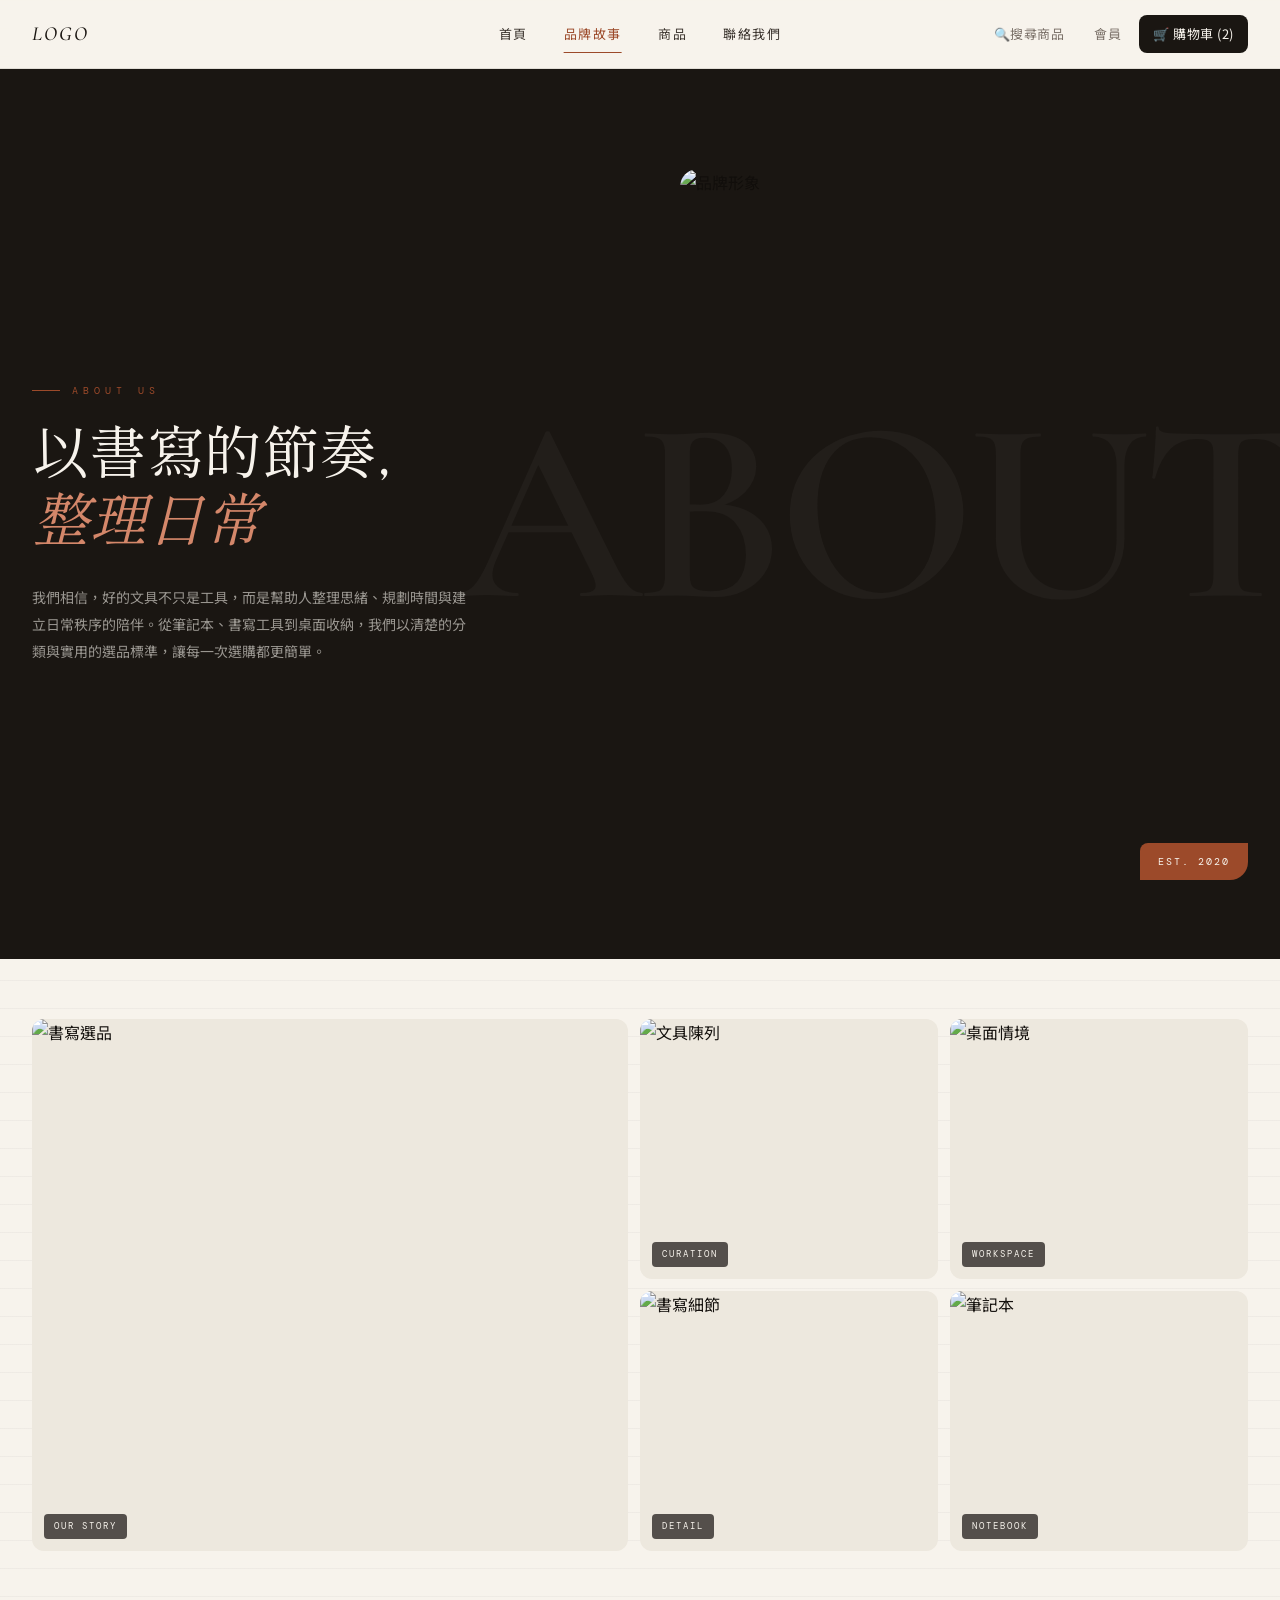
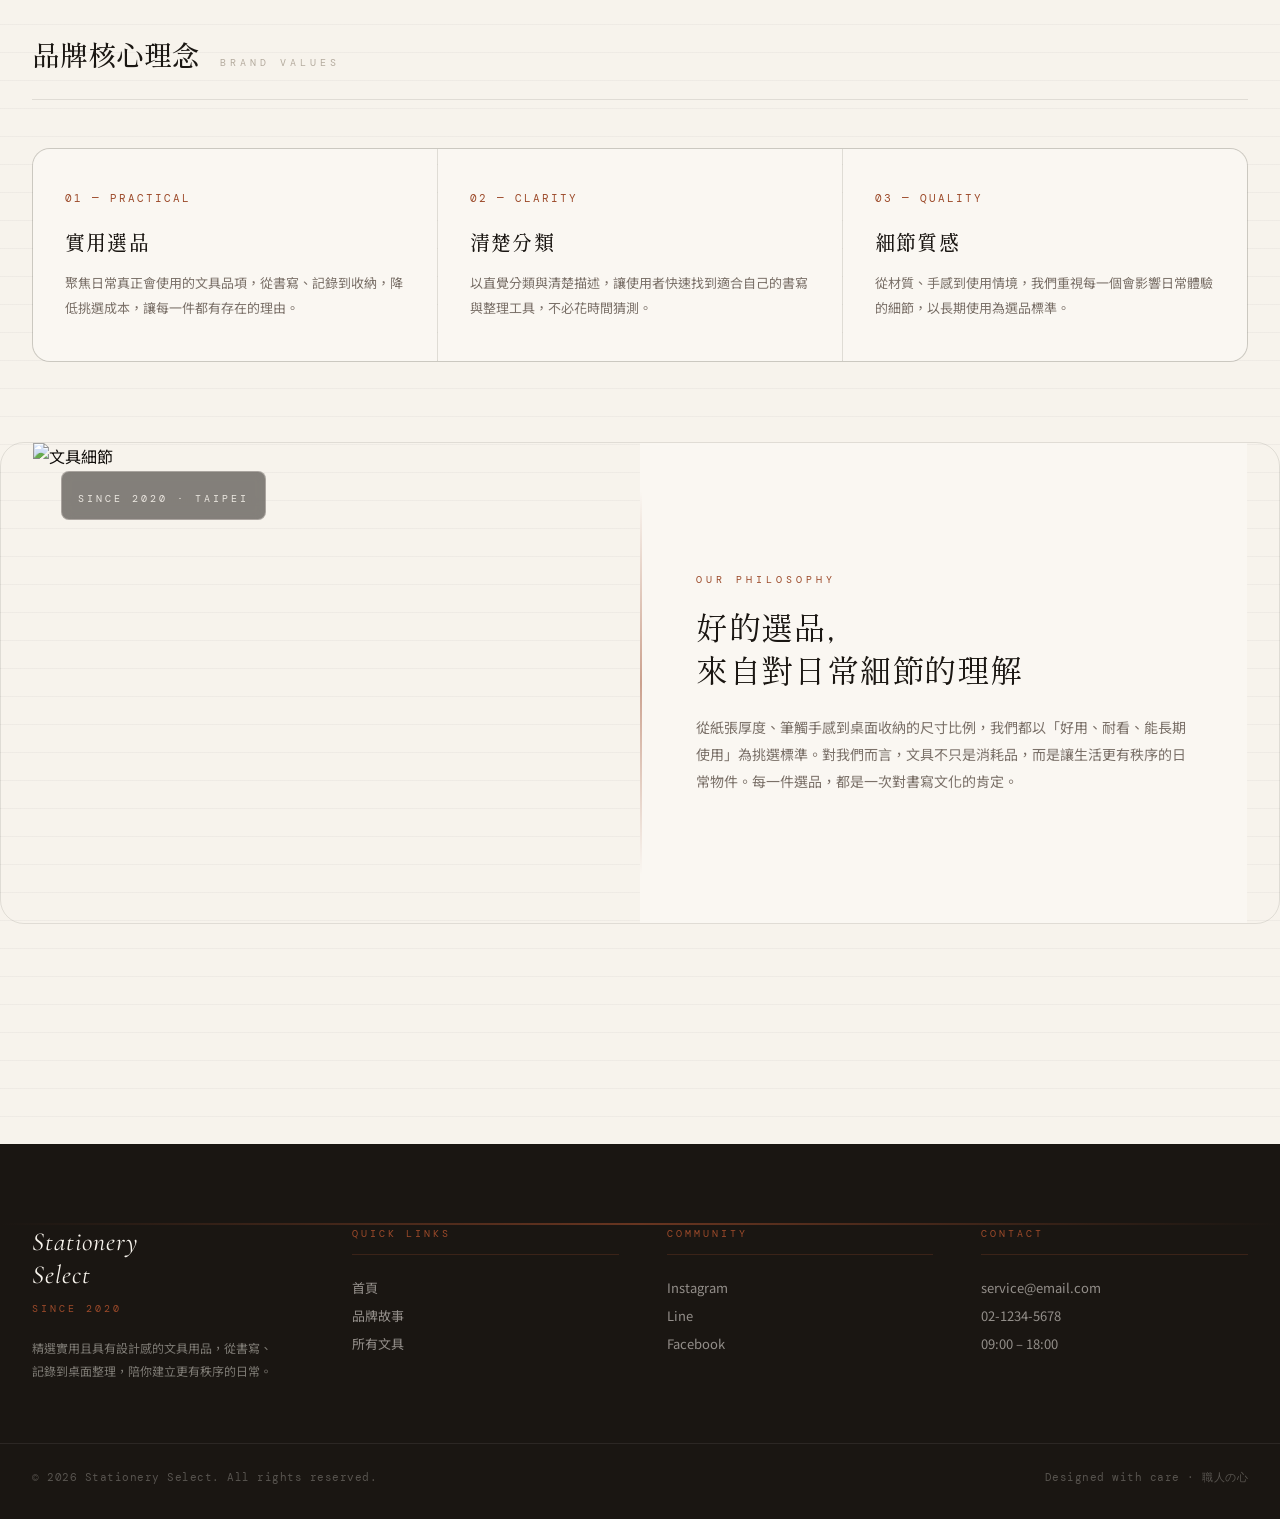
==== commit f844ec4c: "Update stationery layout style" ====
--- a/about/about.html
+++ b/about/about.html
@@ -3,164 +3,169 @@
 <head>
     <meta charset="UTF-8">
     <meta name="viewport" content="width=device-width, initial-scale=1.0">
-    <title>品牌介紹 - Stationery Select</title>
+    <title>LOGO — 職人文具選品</title>
     <link rel="stylesheet" href="../css/base.css">
     <link rel="stylesheet" href="../css/about.css">
-    <link href="https://fonts.googleapis.com/css2?family=Noto+Sans+TC:wght@400;500;700&display=swap" rel="stylesheet">
 </head>
-
 <body>
 
     <header class="header">
         <div class="header-container">
-            <div class="logo">Logo</div>
-
+            <div class="logo">
+                LOGO
+            </div>
             <button class="menu-toggle" id="menuToggle" aria-label="開啟選單" aria-expanded="false">
-                <span></span>
-                <span></span>
-                <span></span>
+                <span></span><span></span><span></span>
             </button>
-
             <nav class="nav-menu">
                 <a href="../index/index.html">首頁</a>
-                <a href="../about/about.html" class="active">品牌故事</a>
-
+                <a href="about.html" class="active">品牌故事</a>
                 <div class="nav-dropdown">
-                    <a href="../Product/product.html" class="nav-dropdown-trigger">商品</a>
+                    <a href="../product/product.html" class="nav-dropdown-trigger">商品</a>
                     <div class="nav-dropdown-menu">
-                        <a href="../Product/product.html?category=all" class="drawer-sublink">所有文具</a>
-                        <a href="../Product/product.html?category=3c" class="drawer-sublink">書寫工具</a>
-                        <a href="../Product/product.html?category=smart-home" class="drawer-sublink">筆記本冊</a>
-                        <a href="../Product/product.html?category=lifestyle" class="drawer-sublink">桌面收納</a>
+                        <a href="../product/product.html?category=all">所有文具</a>
+                        <a href="../product/product.html?category=3c">書寫工具</a>
+                        <a href="../product/product.html?category=smart-home">筆記本冊</a>
+                        <a href="../product/product.html?category=lifestyle">桌面收納</a>
                     </div>
                 </div>
-
                 <a href="#footer">聯絡我們</a>
             </nav>
-
             <div class="nav-icons">
-                <a href="#">🔍 搜尋文具</a>
+                <a href="#">🔍搜尋商品</a>
                 <a href="#">會員</a>
-                <a href="#">🛒購物車 (2)</a>
-            </div>
-        </div>
-
+                <a href="#" class="nav-icon-cart">🛒 購物車 (2)</a>
+            </div>
+        </div>
         <div class="mobile-drawer" id="mobileDrawer">
             <div class="mobile-drawer-inner">
                 <a href="../index/index.html" class="drawer-link">首頁</a>
-                <a href="../about/about.html" class="drawer-link active">品牌故事</a>
-
+                <a href="about.html" class="drawer-link active">品牌故事</a>
                 <div class="drawer-dropdown">
                     <button class="drawer-dropdown-toggle" id="drawerDropdownToggle" type="button">
-                        商品分類
-                        <span class="drawer-arrow">⌄</span>
+                        商品分類 <span class="drawer-arrow">⌄</span>
                     </button>
-
-                    <div class="drawer-submenu active" id="drawerSubmenu">
-                        <a href="../Product/product.html?category=all" class="drawer-sublink">所有文具</a>
-                        <a href="../Product/product.html?category=3c" class="drawer-sublink">書寫工具</a>
-                        <a href="../Product/product.html?category=smart-home" class="drawer-sublink">筆記本冊</a>
-                        <a href="../Product/product.html?category=lifestyle" class="drawer-sublink">桌面收納</a>
+                    <div class="drawer-submenu" id="drawerSubmenu">
+                        <a href="../product/product.html?category=all" class="drawer-sublink">所有文具</a>
+                        <a href="../product/product.html?category=3c" class="drawer-sublink">書寫工具</a>
+                        <a href="../product/product.html?category=smart-home" class="drawer-sublink">筆記本冊</a>
+                        <a href="../product/product.html?category=lifestyle" class="drawer-sublink">桌面收納</a>
                     </div>
                 </div>
-
                 <a href="#footer" class="drawer-link">聯絡我們</a>
-
                 <div class="mobile-drawer-icons">
-                    <a href="#">🔍 搜尋文具</a>
+                    <a href="#">🔍 搜尋</a>
                     <a href="#">會員</a>
-                    <a href="#">🛒購物車 (2)</a>
+                    <a href="#">🛒 購物車 (2)</a>
                 </div>
             </div>
         </div>
     </header>
 
     <main class="about-page">
-        <section class="about-hero">
-            <div class="about-hero-container">
-                <div class="about-hero-image">
-                    <img src="https://images.unsplash.com/photo-1456735190827-d1262f71b8a3?auto=format&fit=crop&q=80" alt="文具選品品牌形象">
-                </div>
-                <div class="about-hero-text">
-                    <span class="about-subtitle">ABOUT US</span>
-                    <h1>以更安定的書寫節奏，<br>整理日常與工作的細節</h1>
-                    <p>我們相信，好的文具不只是工具，而是幫助人整理思緒、規劃時間與建立日常秩序的陪伴。從筆記本、書寫工具到桌面收納，我們以清楚的分類與實用的選品標準，讓每一次選購都更簡單。</p>
-                </div>
-            </div>
-
-            <div class="about-story-gallery">
-                <div class="about-story-gallery-container">
-                    <div class="story-gallery-item large">
-                        <img src="https://images.unsplash.com/photo-1517842645767-c639042777db?auto=format&fit=crop&q=80" alt="書寫與選品規劃">
-                    </div>
-                    <div class="story-gallery-item">
-                        <img src="https://images.unsplash.com/photo-1499750310107-5fef28a66643?auto=format&fit=crop&q=80" alt="文具陳列">
-                    </div>
-                    <div class="story-gallery-item">
-                        <img src="https://images.unsplash.com/photo-1516321318423-f06f85e504b3?auto=format&fit=crop&q=80" alt="桌面書寫情境">
-                    </div>
-                </div>
-            </div>
-        </section>
-
-        <section class="brand-values">
-            <div class="section-title">
-                <h2>品牌核心理念</h2>
-                <p>Brand Values</p>
+
+        <!-- Full-bleed ink header -->
+        <div class="about-header-block">
+            <div class="about-header-inner">
+                <div class="about-header-left">
+                    <div class="about-kicker">About Us</div>
+                    <h1 class="about-header-h1">
+                        以書寫的節奏，<br>
+                        <em>整理日常</em>
+                    </h1>
+                    <p class="about-header-p">我們相信，好的文具不只是工具，而是幫助人整理思緒、規劃時間與建立日常秩序的陪伴。從筆記本、書寫工具到桌面收納，我們以清楚的分類與實用的選品標準，讓每一次選購都更簡單。</p>
+                </div>
+                <div class="about-header-right">
+                    <img class="about-header-image" src="https://images.unsplash.com/photo-1456735190827-d1262f71b8a3?auto=format&fit=crop&q=80&w=800" alt="品牌形象">
+                    <div class="about-img-caption">Est. 2020</div>
+                </div>
+            </div>
+        </div>
+
+        <!-- Gallery mosaic -->
+        <div class="about-gallery">
+            <div class="gallery-cell">
+                <img src="https://images.unsplash.com/photo-1517842645767-c639042777db?auto=format&fit=crop&q=80&w=900" alt="書寫選品">
+                <div class="gallery-cell-label">Our Story</div>
+            </div>
+            <div class="gallery-cell">
+                <img src="https://images.unsplash.com/photo-1499750310107-5fef28a66643?auto=format&fit=crop&q=80&w=600" alt="文具陳列">
+                <div class="gallery-cell-label">Curation</div>
+            </div>
+            <div class="gallery-cell">
+                <img src="https://images.unsplash.com/photo-1516321318423-f06f85e504b3?auto=format&fit=crop&q=80&w=600" alt="桌面情境">
+                <div class="gallery-cell-label">Workspace</div>
+            </div>
+            <div class="gallery-cell">
+                <img src="https://images.unsplash.com/photo-1484480974693-6ca0a78fb36b?auto=format&fit=crop&q=80&w=600" alt="書寫細節">
+                <div class="gallery-cell-label">Detail</div>
+            </div>
+            <div class="gallery-cell">
+                <img src="https://images.unsplash.com/photo-1531346878377-a5be20888e57?auto=format&fit=crop&q=80&w=600" alt="筆記本">
+                <div class="gallery-cell-label">Notebook</div>
+            </div>
+        </div>
+
+        <!-- Brand values -->
+        <div class="about-values">
+            <div class="values-header">
+                <span class="values-header-jp">品牌核心理念</span>
+                <span class="values-header-en">Brand Values</span>
             </div>
             <div class="values-grid">
                 <div class="value-item">
-                    <span class="value-num">01</span>
+                    <span class="value-num">01 — PRACTICAL</span>
                     <h3>實用選品</h3>
-                    <p>聚焦日常真正會使用的文具品項，從書寫、記錄到收納，降低挑選成本。</p>
+                    <p>聚焦日常真正會使用的文具品項，從書寫、記錄到收納，降低挑選成本，讓每一件都有存在的理由。</p>
                 </div>
                 <div class="value-item">
-                    <span class="value-num">02</span>
+                    <span class="value-num">02 — CLARITY</span>
                     <h3>清楚分類</h3>
-                    <p>以直覺分類與清楚描述，讓使用者快速找到適合自己的書寫與整理工具。</p>
+                    <p>以直覺分類與清楚描述，讓使用者快速找到適合自己的書寫與整理工具，不必花時間猜測。</p>
                 </div>
                 <div class="value-item">
-                    <span class="value-num">03</span>
+                    <span class="value-num">03 — QUALITY</span>
                     <h3>細節質感</h3>
-                    <p>從材質、手感到使用情境，我們重視每一個會影響日常體驗的細節。</p>
-                </div>
-            </div>
-        </section>
-
-        <section class="about-detail">
-            <div class="detail-row">
-                <div class="detail-img">
-                    <img src="https://images.unsplash.com/photo-1484480974693-6ca0a78fb36b?auto=format&fit=crop&q=80" alt="文具細節與使用體驗">
-                </div>
-                <div class="detail-content">
-                    <h2>好的文具選品，來自對日常細節的理解</h2>
-                    <p>從紙張厚度、筆觸手感到桌面收納的尺寸比例，我們都以「好用、耐看、能長期使用」為挑選標準。對我們而言，文具不只是消耗品，而是讓生活更有秩序的日常物件。</p>
-                </div>
-            </div>
-        </section>
+                    <p>從材質、手感到使用情境，我們重視每一個會影響日常體驗的細節，以長期使用為選品標準。</p>
+                </div>
+            </div>
+        </div>
+
+        <!-- Story split -->
+        <div class="about-story">
+            <div class="story-image-side">
+                <img src="https://images.unsplash.com/photo-1484480974693-6ca0a78fb36b?auto=format&fit=crop&q=80&w=900" alt="文具細節">
+                <div class="story-image-overlay">
+                    <span>Since 2020 · Taipei</span>
+                </div>
+            </div>
+            <div class="story-text-side">
+                <div class="story-text-kicker">Our Philosophy</div>
+                <h2 class="story-text-h2">好的選品，<br>來自對日常細節的理解</h2>
+                <p class="story-text-p">從紙張厚度、筆觸手感到桌面收納的尺寸比例，我們都以「好用、耐看、能長期使用」為挑選標準。對我們而言，文具不只是消耗品，而是讓生活更有秩序的日常物件。每一件選品，都是一次對書寫文化的肯定。</p>
+            </div>
+        </div>
+
     </main>
 
     <footer id="footer" class="footer-main">
         <div class="footer-top-container">
             <div class="footer-logo-box">
-                <div class="footer-logo-square">Logo</div>
-            </div>
-
+                <div class="footer-brand-name">Stationery<br>Select</div>
+                <div class="footer-brand-en">Since 2020</div>
+                <p class="footer-logo-desc">精選實用且具有設計感的文具用品，從書寫、記錄到桌面整理，陪你建立更有秩序的日常。</p>
+            </div>
             <div class="footer-links-grid">
                 <div class="footer-column">
-                    <h4>Stationery Select</h4>
-                    <p>精選實用且具有設計感的文具用品，從書寫、記錄到桌面整理，陪你建立更有秩序的日常。</p>
-                </div>
-                <div class="footer-column">
-                    <h4>快速連結</h4>
+                    <h4>Quick Links</h4>
                     <ul>
                         <li><a href="../index/index.html">首頁</a></li>
-                        <li><a href="../about/about.html">關於我們</a></li>
-                        <li><a href="../Product/product.html?category=all">所有文具</a></li>
+                        <li><a href="about.html">品牌故事</a></li>
+                        <li><a href="../product/product.html">所有文具</a></li>
                     </ul>
                 </div>
                 <div class="footer-column">
-                    <h4>社群</h4>
+                    <h4>Community</h4>
                     <ul>
                         <li><a href="#">Instagram</a></li>
                         <li><a href="#">Line</a></li>
@@ -168,37 +173,33 @@
                     </ul>
                 </div>
                 <div class="footer-column">
-                    <h4>客服資訊</h4>
-                    <p>Email: service@email.com</p>
-                    <p>電話: 02-1234-5678</p>
-                    <p>服務時間: 09:00 - 18:00</p>
+                    <h4>Contact</h4>
+                    <p>service@email.com</p>
+                    <p>02-1234-5678</p>
+                    <p>09:00 – 18:00</p>
                 </div>
             </div>
         </div>
         <div class="footer-bottom">
-            © 2026 Stationery Select. All rights reserved.
+            <span>© 2026 Stationery Select. All rights reserved.</span>
+            <span>Designed with care · 職人の心</span>
         </div>
     </footer>
 
     <script>
-        const menuToggle = document.getElementById('menuToggle');
-        const mobileDrawer = document.getElementById('mobileDrawer');
-        const drawerDropdownToggle = document.getElementById('drawerDropdownToggle');
-        const drawerSubmenu = document.getElementById('drawerSubmenu');
-
-        menuToggle.addEventListener('click', () => {
-            menuToggle.classList.toggle('active');
-            mobileDrawer.classList.toggle('active');
-
-            const isExpanded = menuToggle.classList.contains('active');
-            menuToggle.setAttribute('aria-expanded', isExpanded ? 'true' : 'false');
-        });
-
-        drawerDropdownToggle.addEventListener('click', () => {
-            drawerDropdownToggle.classList.toggle('active');
-            drawerSubmenu.classList.toggle('active');
-        });
+    const menuToggle = document.getElementById('menuToggle');
+    const mobileDrawer = document.getElementById('mobileDrawer');
+    const drawerDropdownToggle = document.getElementById('drawerDropdownToggle');
+    const drawerSubmenu = document.getElementById('drawerSubmenu');
+    menuToggle.addEventListener('click', () => {
+        menuToggle.classList.toggle('active');
+        mobileDrawer.classList.toggle('active');
+        menuToggle.setAttribute('aria-expanded', menuToggle.classList.contains('active'));
+    });
+    drawerDropdownToggle.addEventListener('click', () => {
+        drawerDropdownToggle.classList.toggle('active');
+        drawerSubmenu.classList.toggle('active');
+    });
     </script>
-
 </body>
 </html>
--- a/css/base.css
+++ b/css/base.css
@@ -1,287 +1,456 @@
 /* ========================================================================
    Stationery Select — Base / Reset
-   Based on proven 3C responsive structure, restyled as premium stationery.
+   Aesthetic: Japanese Artisan Paper — 職人紙質感
+   Deep ink on warm cream, editorial spacing, deliberate imperfection
    ======================================================================== */
 
-@import url('https://fonts.googleapis.com/css2?family=Playfair+Display:wght@400;600&family=Noto+Sans+TC:wght@300;400;500;700&display=swap');
+@import url('https://fonts.googleapis.com/css2?family=Cormorant+Garamond:ital,wght@0,300;0,400;0,500;0,600;1,300;1,400&family=Shippori+Mincho:wght@400;500;600;700&family=Noto+Sans+TC:wght@300;400;500&family=DM+Mono:wght@300;400&display=swap');
 
 :root {
-    --bg-deep:       #f6f4ef;
-    --bg-panel:      #fffdf8;
-    --bg-card:       #fffdf8;
-    --bg-card-hover: #f1eee7;
-    --bg-input:      #f0ede6;
-
-    --border:        rgba(76, 68, 58, 0.12);
-    --border-light:  rgba(76, 68, 58, 0.18);
-    --border-blue:   rgba(107, 124, 106, 0.28);
-
-    --blue:          #6b7c6a; /* sage */
-    --blue-dim:      rgba(107, 124, 106, 0.12);
-    --blue-glow:     0 14px 34px rgba(72, 82, 68, 0.12);
-    --coral:         #b08a62; /* wood brown */
-    --coral-dim:     rgba(176, 138, 98, 0.12);
-    --green:         #7e8b78;
-
-    --text-primary:  #292622;
-    --text-secondary:#6e675f;
-    --text-muted:    #9a9289;
-    --text-accent:   #6b7c6a;
-
-    --warm:          #b08a62;
-
-    --r-sm:   8px;
-    --r-md:   14px;
-    --r-lg:   20px;
-    --r-xl:   28px;
-
-    --shadow-card:   0 8px 24px rgba(41, 38, 34, 0.06);
-    --shadow-glow:   0 14px 36px rgba(41, 38, 34, 0.08);
+    /* — Palette: warm cream + deep ink + rust accent — */
+    --cream:         #f7f3ec;
+    --cream-deep:    #ede8de;
+    --cream-card:    #faf7f2;
+    --ink:           #1a1612;
+    --ink-mid:       #3d3630;
+    --ink-light:     #7a7068;
+    --ink-ghost:     #b5ac9f;
+    --rust:          #9c4a2a;
+    --rust-dim:      rgba(156, 74, 42, 0.10);
+    --rust-glow:     0 12px 40px rgba(156, 74, 42, 0.15);
+    --gold:          #c49a3c;
+    --gold-dim:      rgba(196, 154, 60, 0.12);
+    --paper-line:    rgba(26, 22, 18, 0.07);
+    --border:        rgba(26, 22, 18, 0.10);
+    --border-strong: rgba(26, 22, 18, 0.22);
+    --border-rust:   rgba(156, 74, 42, 0.25);
+
+    /* — Typography — */
+    --font-display:  'Cormorant Garamond', 'Shippori Mincho', serif;
+    --font-jp:       'Shippori Mincho', 'Noto Sans TC', serif;
+    --font-body:     'Noto Sans TC', sans-serif;
+    --font-mono:     'DM Mono', monospace;
+
+    /* — Radius — */
+    --r-xs:  4px;
+    --r-sm:  8px;
+    --r-md:  12px;
+    --r-lg:  18px;
+    --r-xl:  24px;
+    --r-2xl: 36px;
+
+    /* — Shadows — */
+    --shadow-sm:   0 2px 8px rgba(26, 22, 18, 0.06);
+    --shadow-card: 0 4px 24px rgba(26, 22, 18, 0.07), 0 1px 4px rgba(26, 22, 18, 0.04);
+    --shadow-lift: 0 16px 48px rgba(26, 22, 18, 0.12), 0 4px 12px rgba(26, 22, 18, 0.06);
 }
 
 *, *::before, *::after { box-sizing: border-box; margin: 0; padding: 0; }
 html { scroll-behavior: smooth; }
 
 body {
-    font-family: 'Noto Sans TC', sans-serif;
-    background-color: var(--bg-deep);
-    color: var(--text-primary);
+    font-family: var(--font-body);
+    background-color: var(--cream);
+    color: var(--ink);
     line-height: 1.7;
     -webkit-font-smoothing: antialiased;
+    /* subtle paper texture via repeating lines */
     background-image:
-        linear-gradient(rgba(107, 124, 106, 0.026) 1px, transparent 1px),
-        linear-gradient(90deg, rgba(107, 124, 106, 0.026) 1px, transparent 1px);
-    background-size: 42px 42px;
-}
-
-a { text-decoration: none; color: inherit; transition: opacity 0.2s, color 0.3s; }
-a:hover { opacity: 0.86; }
-img { display: block; max-width: 100%; filter: saturate(0.9) contrast(0.97) brightness(1.02); }
+        repeating-linear-gradient(
+            0deg,
+            transparent,
+            transparent 27px,
+            var(--paper-line) 28px
+        );
+    background-size: 100% 28px;
+}
+
+a { text-decoration: none; color: inherit; transition: color 0.25s, opacity 0.2s; }
+a:hover { opacity: 0.78; }
+img { display: block; max-width: 100%; }
 ul { list-style: none; }
-button { font-family: inherit; }
+button { font-family: inherit; cursor: pointer; }
 
 /* ========================================================================
-   Navbar
+   Navbar — slim editorial bar with ink underline
    ======================================================================== */
 .header {
-    background-color: rgba(255, 253, 248, 0.94);
-    backdrop-filter: blur(18px);
-    -webkit-backdrop-filter: blur(18px);
+    background-color: rgba(247, 243, 236, 0.96);
+    backdrop-filter: blur(20px);
+    -webkit-backdrop-filter: blur(20px);
     border-bottom: 1px solid var(--border);
-    padding: 0;
     position: sticky;
     top: 0;
     z-index: 1000;
     width: 100%;
 }
-.header::after {
-    content: '';
-    display: block;
-    height: 1px;
-    background: linear-gradient(90deg, transparent, rgba(107,124,106,0.42), transparent);
-    opacity: 0.8;
-}
+
 .header-container {
-    max-width: 1280px;
+    max-width: 1320px;
     margin: 0 auto;
     display: flex;
     justify-content: space-between;
     align-items: center;
-    padding: 0 24px;
-    height: 64px;
+    padding: 0 32px;
+    height: 68px;
     position: relative;
 }
+
 .logo {
-    font-family: 'Playfair Display', 'Noto Sans TC', serif;
-    font-size: 22px;
-    font-weight: 600;
-    letter-spacing: 1.5px;
-    color: var(--text-primary);
-    display: flex;
-    align-items: center;
-    gap: 8px;
-    white-space: nowrap;
-}
-.logo::before { content: '✦'; color: var(--blue); font-size: 15px; }
-
-.nav-menu { display: flex; align-items: center; gap: 0; }
+    font-family: var(--font-display);
+    font-size: 20px;
+    font-weight: 500;
+    font-style: italic;
+    letter-spacing: 2px;
+    color: var(--ink);
+    display: flex;
+    align-items: center;
+    gap: 10px;
+}
+.logo-mark {
+    width: 28px;
+    height: 28px;
+    border: 1.5px solid var(--rust);
+    border-radius: 50%;
+    display: flex;
+    align-items: center;
+    justify-content: center;
+    font-size: 11px;
+    font-style: normal;
+    color: var(--rust);
+    font-family: var(--font-mono);
+    letter-spacing: 0;
+}
+
+.nav-menu {
+    display: flex;
+    align-items: center;
+    gap: 0;
+    position: absolute;
+    left: 50%;
+    transform: translateX(-50%);
+}
 .nav-menu > a,
 .nav-dropdown-trigger {
-    color: var(--text-secondary);
-    margin: 0 16px;
-    font-size: 14px;
+    color: var(--ink-mid);
+    padding: 8px 18px;
+    font-size: 13px;
     font-weight: 400;
-    letter-spacing: 0.08em;
+    letter-spacing: 0.12em;
     transition: color 0.25s;
-}
+    position: relative;
+    font-family: var(--font-body);
+}
+.nav-menu > a::after {
+    content: '';
+    position: absolute;
+    bottom: 0;
+    left: 18px;
+    right: 18px;
+    height: 1px;
+    background: var(--rust);
+    transform: scaleX(0);
+    transition: transform 0.3s ease;
+}
+.nav-menu > a:hover::after,
+.nav-menu > a.active::after { transform: scaleX(1); }
 .nav-menu > a:hover,
 .nav-menu > a.active,
 .nav-dropdown-trigger:hover,
-.nav-dropdown-trigger.active { color: var(--blue); opacity: 1; }
+.nav-dropdown-trigger.active { color: var(--rust); opacity: 1; }
 
 .nav-dropdown { position: relative; display: flex; align-items: center; }
 .nav-dropdown-menu {
     position: absolute;
-    top: calc(100% + 12px);
-    left: 0;
-    min-width: 200px;
-    padding: 8px 0;
-    background: var(--bg-panel);
-    border: 1px solid var(--border-blue);
+    top: calc(100% + 16px);
+    left: 50%;
+    transform: translateX(-50%) translateY(6px);
+    min-width: 180px;
+    padding: 6px 0;
+    background: var(--cream-card);
+    border: 1px solid var(--border-strong);
     border-radius: var(--r-md);
-    box-shadow: var(--shadow-card), var(--blue-glow);
+    box-shadow: var(--shadow-lift);
     opacity: 0;
     visibility: hidden;
-    transform: translateY(8px);
     transition: all 0.22s ease;
     z-index: 1200;
 }
-.nav-dropdown:hover .nav-dropdown-menu { opacity: 1; visibility: visible; transform: translateY(0); }
+.nav-dropdown:hover .nav-dropdown-menu {
+    opacity: 1;
+    visibility: visible;
+    transform: translateX(-50%) translateY(0);
+}
 .nav-dropdown-menu a {
     display: block;
-    padding: 10px 18px;
+    padding: 10px 20px;
     font-size: 13px;
-    color: var(--text-secondary);
-    transition: background 0.2s, color 0.2s;
-}
-.nav-dropdown-menu a:hover { background: var(--blue-dim); color: var(--blue); opacity: 1; }
-
-.nav-icons { display: flex; gap: 18px; align-items: center; font-size: 14px; }
-.nav-icons a { color: var(--text-secondary); transition: color 0.25s; display: flex; align-items: center; }
-.nav-icons a:hover { color: var(--blue); opacity: 1; }
-
+    color: var(--ink-mid);
+    letter-spacing: 0.06em;
+    transition: all 0.2s;
+}
+.nav-dropdown-menu a:hover { background: var(--rust-dim); color: var(--rust); padding-left: 26px; opacity: 1; }
+
+.nav-icons {
+    display: flex;
+    gap: 6px;
+    align-items: center;
+    font-size: 13px;
+}
+.nav-icons a {
+    color: var(--ink-light);
+    padding: 8px 12px;
+    border-radius: var(--r-sm);
+    transition: all 0.2s;
+    display: flex;
+    align-items: center;
+    gap: 4px;
+    letter-spacing: 0.04em;
+}
+.nav-icons a:hover { color: var(--ink); background: var(--cream-deep); opacity: 1; }
+.nav-icon-cart {
+    background: var(--ink);
+    color: var(--cream) !important;
+    border-radius: var(--r-sm);
+    padding: 8px 14px !important;
+}
+.nav-icon-cart:hover { background: var(--rust) !important; opacity: 1 !important; }
+
+/* ── Hamburger ── */
 .menu-toggle {
     display: none;
-    width: 42px;
-    height: 42px;
+    width: 40px;
+    height: 40px;
     border: none;
     background: transparent;
-    cursor: pointer;
-    padding: 0;
     flex-direction: column;
     justify-content: center;
-    gap: 5px;
+    gap: 6px;
+    padding: 4px;
 }
 .menu-toggle span {
     display: block;
-    width: 22px;
-    height: 2px;
-    background-color: var(--text-primary);
-    margin: 0 auto;
+    height: 1.5px;
+    background-color: var(--ink);
     transition: all 0.3s ease;
 }
-.menu-toggle.active span:nth-child(1) { transform: translateY(7px) rotate(45deg); }
+.menu-toggle span:nth-child(1) { width: 24px; }
+.menu-toggle span:nth-child(2) { width: 16px; }
+.menu-toggle span:nth-child(3) { width: 20px; }
+.menu-toggle.active span:nth-child(1) { width: 22px; transform: translateY(7.5px) rotate(45deg); }
 .menu-toggle.active span:nth-child(2) { opacity: 0; }
-.menu-toggle.active span:nth-child(3) { transform: translateY(-7px) rotate(-45deg); }
+.menu-toggle.active span:nth-child(3) { width: 22px; transform: translateY(-7.5px) rotate(-45deg); }
+
 .mobile-drawer { display: none; }
 
 /* ========================================================================
-   Footer
+   Footer — dark ink, warm serif
    ======================================================================== */
 .footer-main {
-    background: #30362e;
-    border-top: 1px solid rgba(255,253,248,0.12);
-    padding: 72px 0 28px;
-    margin-top: 100px;
-    position: relative;
-    overflow: hidden;
-    color: #f6f4ef;
+    background: var(--ink);
+    border-top: 1px solid var(--border);
+    padding: 80px 0 32px;
+    margin-top: 120px;
+    color: var(--cream-deep);
 }
 .footer-main::before {
     content: '';
-    position: absolute;
-    top: 0; left: 50%; transform: translateX(-50%);
-    width: 600px; height: 1px;
-    background: linear-gradient(90deg, transparent, rgba(255,253,248,0.52), transparent);
-}
-.footer-top-container { max-width: 1280px; margin: 0 auto; display: flex; gap: 60px; padding: 0 24px; }
-.footer-logo-box { flex-shrink: 0; }
-.footer-logo-square {
-    width: 80px; height: 80px;
-    background: rgba(255,253,248,0.06);
-    border: 1px solid rgba(255,253,248,0.2);
-    border-radius: var(--r-md);
-    display: flex; align-items: center; justify-content: center;
-    font-family: 'Playfair Display', serif;
-    font-weight: 600; font-size: 14px; letter-spacing: 1px; color: #fffdf8;
-}
-.footer-links-grid { flex: 1; display: grid; grid-template-columns: 2fr 1.2fr 1fr 1.5fr; gap: 40px; }
-.footer-column h4 { font-size: 13px; font-weight: 500; letter-spacing: 2px; text-transform: uppercase; margin-bottom: 20px; color: rgba(255,253,248,0.88); }
+    display: block;
+    height: 2px;
+    background: linear-gradient(90deg, transparent 0%, var(--rust) 50%, transparent 100%);
+    margin-bottom: 0;
+    margin-top: -2px;
+    opacity: 0.6;
+}
+.footer-top-container {
+    max-width: 1320px;
+    margin: 0 auto;
+    display: grid;
+    grid-template-columns: 240px 1fr;
+    gap: 80px;
+    padding: 0 32px;
+    align-items: start;
+}
+.footer-logo-box { }
+.footer-brand-name {
+    font-family: var(--font-display);
+    font-size: 26px;
+    font-style: italic;
+    font-weight: 400;
+    letter-spacing: 1px;
+    color: var(--cream);
+    margin-bottom: 8px;
+    line-height: 1.3;
+}
+.footer-brand-en {
+    font-family: var(--font-mono);
+    font-size: 10px;
+    letter-spacing: 3px;
+    color: var(--rust);
+    text-transform: uppercase;
+    margin-bottom: 20px;
+}
+.footer-logo-desc {
+    font-size: 12px;
+    color: rgba(247,243,236,0.45);
+    line-height: 1.9;
+}
+
+.footer-links-grid {
+    display: grid;
+    grid-template-columns: repeat(3, 1fr);
+    gap: 48px;
+}
+.footer-column h4 {
+    font-family: var(--font-mono);
+    font-size: 10px;
+    font-weight: 400;
+    letter-spacing: 3px;
+    text-transform: uppercase;
+    color: var(--rust);
+    margin-bottom: 20px;
+    padding-bottom: 12px;
+    border-bottom: 1px solid rgba(156, 74, 42, 0.25);
+}
 .footer-column p,
-.footer-column li { font-size: 13px; color: rgba(255,253,248,0.62); line-height: 1.9; list-style: none; margin-bottom: 6px; }
-.footer-column ul { list-style: none; padding: 0; }
-.footer-column a { color: rgba(255,253,248,0.62); transition: color 0.25s; }
-.footer-column a:hover { color: #fffdf8; opacity: 1; }
-.footer-bottom { max-width: 1280px; margin: 52px auto 0; padding: 24px 24px 0; border-top: 1px solid rgba(255,253,248,0.12); text-align: center; font-size: 12px; color: rgba(255,253,248,0.34); letter-spacing: 0.5px; }
+.footer-column li {
+    font-size: 13px;
+    color: rgba(247,243,236,0.55);
+    line-height: 2;
+    margin-bottom: 2px;
+}
+.footer-column ul { padding: 0; }
+.footer-column a { color: rgba(247,243,236,0.55); transition: color 0.25s; }
+.footer-column a:hover { color: var(--cream); opacity: 1; }
+
+.footer-bottom {
+    max-width: 1320px;
+    margin: 60px auto 0;
+    padding: 24px 32px 0;
+    border-top: 1px solid rgba(247,243,236,0.08);
+    display: flex;
+    justify-content: space-between;
+    align-items: center;
+    font-family: var(--font-mono);
+    font-size: 11px;
+    color: rgba(247,243,236,0.28);
+    letter-spacing: 0.5px;
+}
 
 /* ========================================================================
-   Shared Product Card
+   Product Card — shared
    ======================================================================== */
 .product-card {
-    background: var(--bg-card);
+    background: var(--cream-card);
     border: 1px solid var(--border);
     border-radius: var(--r-lg);
     overflow: hidden;
-    transition: all 0.3s ease;
+    transition: all 0.35s ease;
     position: relative;
-    color: var(--text-primary);
-}
-.product-card:hover { transform: translateY(-5px); border-color: var(--border-blue); box-shadow: var(--shadow-card), var(--blue-glow); }
-.card-img-wrapper { overflow: hidden; height: 200px; background: var(--bg-input); position: relative; }
-.card-img-wrapper img,
-.product-card > img { width: 100%; height: 100%; object-fit: cover; transition: transform 0.45s ease; }
-.product-card:hover .card-img-wrapper img,
-.product-card:hover > img { transform: scale(1.04); }
-.card-body, .card-info { padding: 18px 20px; position: relative; z-index: 1; }
-.card-body h3, .card-info h3 { font-family: 'Playfair Display','Noto Sans TC',serif; font-size: 16px; font-weight: 400; margin-bottom: 6px; color: var(--text-primary); letter-spacing: 0.04em; }
-.card-body p, .card-subtitle { font-size: 12px; color: var(--text-secondary); margin-bottom: 14px; line-height: 1.7; }
-.card-footer { display: flex; justify-content: space-between; align-items: center; border-top: 1px solid var(--border); padding-top: 12px; gap: 10px; }
-.price, .card-price { font-size: 16px; font-weight: 600; color: var(--blue); letter-spacing: 0.04em; }
-.view-link, .view-product { font-size: 12px; color: var(--text-muted); cursor: pointer; letter-spacing: 0.04em; transition: color 0.2s; white-space: nowrap; }
-.view-link:hover, .view-product:hover { color: var(--blue); opacity: 1; }
+    color: var(--ink);
+    display: block;
+}
+.product-card:hover {
+    transform: translateY(-6px);
+    border-color: var(--border-rust);
+    box-shadow: var(--shadow-lift);
+    opacity: 1;
+}
+.card-img-wrapper {
+    overflow: hidden;
+    height: 220px;
+    background: var(--cream-deep);
+    position: relative;
+}
+.card-img-wrapper img { width: 100%; height: 100%; object-fit: cover; transition: transform 0.5s ease; }
+.product-card:hover .card-img-wrapper img { transform: scale(1.06); }
+.card-body { padding: 20px 22px; }
+.card-body h3 {
+    font-family: var(--font-jp);
+    font-size: 15px;
+    font-weight: 500;
+    margin-bottom: 6px;
+    color: var(--ink);
+    letter-spacing: 0.06em;
+    line-height: 1.4;
+}
+.card-body p { font-size: 12px; color: var(--ink-light); margin-bottom: 16px; line-height: 1.7; }
+.card-footer {
+    display: flex;
+    justify-content: space-between;
+    align-items: center;
+    border-top: 1px solid var(--border);
+    padding-top: 14px;
+    gap: 10px;
+}
+.price, .card-price {
+    font-family: var(--font-mono);
+    font-size: 15px;
+    font-weight: 400;
+    color: var(--rust);
+    letter-spacing: 0.5px;
+}
+.view-link, .view-product {
+    font-size: 11px;
+    color: var(--ink-ghost);
+    letter-spacing: 0.08em;
+    transition: color 0.2s;
+    white-space: nowrap;
+}
+.view-link:hover, .view-product:hover { color: var(--rust); }
 
 /* ========================================================================
-   Tablet
+   Tablet — 769–1024px
    ======================================================================== */
 @media (min-width: 769px) and (max-width: 1024px) {
-    .header-container { padding: 0 16px; height: 58px; }
+    .header-container { padding: 0 20px; height: 60px; }
     .menu-toggle { display: flex; }
     .nav-menu, .nav-icons { display: none; }
     .mobile-drawer {
         display: block;
         position: absolute;
         top: 100%; left: 0; width: 100%;
-        background: rgba(255,253,248,0.98);
-        border-top: 1px solid var(--border);
+        background: var(--cream-card);
         border-bottom: 1px solid var(--border);
-        box-shadow: 0 20px 40px rgba(41,38,34,0.12);
-        opacity: 0; visibility: hidden; transform: translateY(-6px);
+        box-shadow: 0 20px 40px rgba(26,22,18,0.10);
+        opacity: 0; visibility: hidden; transform: translateY(-8px);
         transition: all 0.26s ease;
         z-index: 999;
     }
     .mobile-drawer.active { opacity: 1; visibility: visible; transform: translateY(0); }
-    .mobile-drawer-inner { padding: 12px 16px 16px; }
-    .drawer-link, .drawer-dropdown-toggle { display: flex; align-items: center; justify-content: space-between; width: 100%; padding: 14px 0; font-size: 14px; color: var(--text-secondary); border: none; background: none; text-align: left; border-bottom: 1px solid var(--border); }
-    .drawer-link.active, .drawer-dropdown-toggle.active { color: var(--blue); }
+    .mobile-drawer-inner { padding: 16px 20px 20px; }
+    .drawer-link, .drawer-dropdown-toggle {
+        display: flex; align-items: center; justify-content: space-between;
+        width: 100%; padding: 15px 0;
+        font-size: 14px; letter-spacing: 0.08em;
+        color: var(--ink-mid); border: none; background: none;
+        text-align: left; border-bottom: 1px solid var(--border);
+        font-family: var(--font-body);
+    }
+    .drawer-link.active, .drawer-dropdown-toggle.active { color: var(--rust); }
     .drawer-arrow { font-size: 12px; transition: transform 0.25s; }
     .drawer-dropdown-toggle.active .drawer-arrow { transform: rotate(180deg); }
-    .drawer-submenu { display: none; padding: 4px 0 4px 12px; }
+    .drawer-submenu { display: none; padding: 6px 0 6px 14px; }
     .drawer-submenu.active { display: block; }
-    .drawer-sublink { display: block; padding: 10px 0; font-size: 13px; color: var(--text-muted); }
-    .drawer-sublink:hover { color: var(--blue); opacity: 1; }
-    .mobile-drawer-icons { display: flex; flex-direction: column; gap: 10px; padding-top: 14px; }
-    .mobile-drawer-icons a { font-size: 13px; color: var(--text-muted); }
-    .footer-main { padding: 52px 0 22px; margin-top: 72px; }
-    .footer-top-container { padding: 0 16px; gap: 24px; }
-    .footer-logo-square { width: 64px; height: 64px; font-size: 12px; }
-    .footer-links-grid { grid-template-columns: 1.4fr 1fr 1fr 1.4fr; gap: 16px; }
-    .footer-column h4 { font-size: 12px; margin-bottom: 10px; }
-    .footer-column p, .footer-column li { font-size: 12px; }
-    .footer-bottom { margin: 36px 16px 0; padding-top: 18px; }
+    .drawer-sublink {
+        display: block; padding: 10px 0;
+        font-size: 13px; color: var(--ink-ghost); letter-spacing: 0.06em;
+    }
+    .drawer-sublink:hover { color: var(--rust); opacity: 1; }
+    .mobile-drawer-icons {
+        display: flex; flex-direction: column; gap: 12px; padding-top: 16px;
+        font-size: 13px;
+    }
+    .mobile-drawer-icons a { color: var(--ink-light); }
+
+    .footer-main { padding: 56px 0 24px; margin-top: 80px; }
+    .footer-top-container { grid-template-columns: 1fr; gap: 40px; padding: 0 20px; }
+    .footer-links-grid { grid-template-columns: repeat(3, 1fr); gap: 28px; }
+    .footer-bottom { padding: 20px 20px 0; flex-direction: column; gap: 8px; text-align: center; }
 }
 
 /* ========================================================================
-   Mobile
+   Mobile — ≤768px
    ======================================================================== */
 @media (max-width: 768px) {
     .header-container { padding: 0 16px; height: 56px; }
@@ -291,41 +460,43 @@
         display: block;
         position: absolute;
         top: 100%; left: 0; width: 100%;
-        background: rgba(255,253,248,0.98);
-        border-top: 1px solid var(--border);
+        background: var(--cream-card);
         border-bottom: 1px solid var(--border);
-        box-shadow: 0 20px 40px rgba(41,38,34,0.12);
-        opacity: 0; visibility: hidden; transform: translateY(-6px);
+        box-shadow: 0 20px 40px rgba(26,22,18,0.10);
+        opacity: 0; visibility: hidden; transform: translateY(-8px);
         transition: all 0.26s ease;
         z-index: 999;
     }
     .mobile-drawer.active { opacity: 1; visibility: visible; transform: translateY(0); }
-    .mobile-drawer-inner { padding: 12px 16px 16px; }
-    .drawer-link, .drawer-dropdown-toggle { display: flex; align-items: center; justify-content: space-between; width: 100%; padding: 13px 0; font-size: 14px; color: var(--text-secondary); border: none; background: none; text-align: left; border-bottom: 1px solid var(--border); }
-    .drawer-link.active, .drawer-dropdown-toggle.active { color: var(--blue); }
+    .mobile-drawer-inner { padding: 12px 16px 18px; }
+    .drawer-link, .drawer-dropdown-toggle {
+        display: flex; align-items: center; justify-content: space-between;
+        width: 100%; padding: 13px 0;
+        font-size: 14px; letter-spacing: 0.08em;
+        color: var(--ink-mid); border: none; background: none;
+        text-align: left; border-bottom: 1px solid var(--border);
+        font-family: var(--font-body);
+    }
+    .drawer-link.active, .drawer-dropdown-toggle.active { color: var(--rust); }
     .drawer-arrow { font-size: 12px; transition: transform 0.25s; }
     .drawer-dropdown-toggle.active .drawer-arrow { transform: rotate(180deg); }
     .drawer-submenu { display: none; padding: 4px 0 4px 12px; }
     .drawer-submenu.active { display: block; }
-    .drawer-sublink { display: block; padding: 9px 0; font-size: 13px; color: var(--text-muted); }
-    .drawer-sublink:hover { color: var(--blue); opacity: 1; }
+    .drawer-sublink { display: block; padding: 9px 0; font-size: 13px; color: var(--ink-ghost); }
+    .drawer-sublink:hover { color: var(--rust); opacity: 1; }
     .mobile-drawer-icons { display: flex; flex-direction: column; gap: 10px; padding-top: 14px; }
-    .mobile-drawer-icons a { font-size: 13px; color: var(--text-muted); }
-    .footer-main { margin-top: 64px; padding: 48px 0 20px; }
-    .footer-top-container { flex-direction: column; gap: 24px; padding: 0 20px; align-items: center; text-align: center; }
-    .footer-logo-box { display: flex; justify-content: center; width: 100%; }
-    .footer-logo-square { width: 72px; height: 72px; }
-    .footer-links-grid { width: 100%; grid-template-columns: 1fr; gap: 20px; }
-    .footer-column h4 { font-size: 13px; margin-bottom: 10px; }
-    .footer-column p, .footer-column li { font-size: 12px; }
-    .footer-bottom { margin: 32px 16px 0; padding-top: 18px; }
+    .mobile-drawer-icons a { font-size: 13px; color: var(--ink-light); }
+
+    .footer-main { padding: 48px 0 20px; margin-top: 72px; }
+    .footer-top-container { grid-template-columns: 1fr; gap: 36px; padding: 0 20px; }
+    .footer-links-grid { grid-template-columns: 1fr 1fr; gap: 28px; }
+    .footer-brand-name { font-size: 22px; }
+    .footer-bottom { padding: 18px 20px 0; flex-direction: column; gap: 6px; text-align: center; }
 }
 
 @media (max-width: 480px) {
     .header-container { padding: 0 12px; }
-    .logo { font-size: 18px; }
     .footer-top-container { padding: 0 14px; }
-    .footer-links-grid { gap: 18px; }
-    .footer-column h4 { font-size: 12px; }
-    .footer-column p, .footer-column li { font-size: 11px; }
-}
+    .footer-links-grid { grid-template-columns: 1fr; gap: 24px; }
+    .footer-bottom { padding: 16px 14px 0; }
+}
--- a/css/about.css
+++ b/css/about.css
@@ -1,120 +1,347 @@
 /* ========================================================================
    Stationery Select — About Page
-   RWD structure adapted from 3C about CSS.
+   Full-ink header, staggered reveal, editorial split sections
    ======================================================================== */
 
-.about-page { background-color: var(--bg-deep); padding-bottom: 80px; }
-.about-hero { max-width: 1200px; margin: 36px auto; border-radius: var(--r-xl); overflow: hidden; border: 1px solid var(--border); background: var(--bg-card); padding: 0 0 32px; position: relative; box-shadow: var(--shadow-card); }
-.about-hero::before { content: ''; position: absolute; inset: 0; background-image: linear-gradient(rgba(107,124,106,0.035) 1px, transparent 1px), linear-gradient(90deg, rgba(107,124,106,0.035) 1px, transparent 1px); background-size: 36px 36px; pointer-events: none; z-index: 0; }
-.about-hero-container { display: flex; align-items: center; min-height: 500px; position: relative; z-index: 1; }
-.about-hero-image { flex: 0 0 50%; height: 500px; }
-.about-hero-image img { width: 100%; height: 100%; object-fit: cover; }
-.about-hero-text { flex: 0 0 50%; padding: 0 72px; }
-.about-subtitle { color: var(--blue); letter-spacing: 4px; font-size: 11px; font-weight: 500; text-transform: uppercase; display: block; margin-bottom: 20px; }
-.about-hero-text h1 { font-family: 'Playfair Display','Noto Sans TC',serif; font-size: 40px; font-weight: 400; margin-bottom: 22px; line-height: 1.32; color: var(--text-primary); letter-spacing: 0.04em; }
-.about-hero-text p { font-size: 14px; color: var(--text-secondary); line-height: 1.9; }
-.about-story-gallery { padding: 16px 28px 0; position: relative; z-index: 1; }
-.about-story-gallery-container { display: grid; grid-template-columns: repeat(3, 1fr); gap: 16px; }
-.story-gallery-item { border-radius: var(--r-md); overflow: hidden; border: 1px solid var(--border); }
-.story-gallery-item.large { min-height: 240px; }
-.story-gallery-item img { width: 100%; height: 210px; object-fit: cover; display: block; transition: transform 0.4s ease; }
-.story-gallery-item:hover img { transform: scale(1.04); }
-.section-title { text-align: center; margin-bottom: 56px; width: 100%; }
-.section-title h2 { font-family: 'Playfair Display','Noto Sans TC',serif; font-size: 30px; font-weight: 400; color: var(--text-primary); margin-bottom: 10px; letter-spacing: 0.08em; }
-.section-title p { color: var(--blue); font-size: 11px; letter-spacing: 4px; text-transform: uppercase; font-weight: 500; }
-.brand-values { margin-top: 20px; }
-.values-grid { display: flex; max-width: 1200px; margin: 0 auto 100px; gap: 24px; padding: 0 24px; }
-.value-item { flex: 1; text-align: left; padding: 32px 24px; background: var(--bg-card); border: 1px solid var(--border); border-radius: var(--r-lg); transition: all 0.3s ease; position: relative; overflow: hidden; box-shadow: var(--shadow-card); }
-.value-item::before { content: ''; position: absolute; top: 0; left: 0; right: 0; height: 2px; background: linear-gradient(90deg, var(--blue), transparent); opacity: 0; transition: opacity 0.3s; }
-.value-item:hover { transform: translateY(-8px); border-color: var(--border-blue); box-shadow: var(--shadow-card), var(--blue-glow); }
-.value-item:hover::before { opacity: 1; }
-.value-num { font-family: 'Playfair Display',serif; font-size: 48px; color: var(--blue); font-weight: 400; display: block; margin-bottom: 14px; line-height: 1; opacity: 0.45; }
-.value-item h3 { font-size: 18px; margin-bottom: 12px; color: var(--text-primary); font-weight: 500; letter-spacing: 0.04em; }
-.value-item p { font-size: 13px; color: var(--text-secondary); line-height: 1.85; }
-.about-detail { max-width: 1200px; margin: 0 auto; padding: 0 24px; }
-.detail-row { display: flex; background: var(--bg-card); border-radius: var(--r-xl); overflow: hidden; align-items: center; border: 1px solid var(--border); box-shadow: var(--shadow-card); }
-.detail-img { flex: 0 0 55%; height: 460px; }
-.detail-img img { width: 100%; height: 100%; object-fit: cover; }
-.detail-content { flex: 0 0 45%; padding: 56px; position: relative; }
-.detail-content::before { content: ''; position: absolute; left: 0; top: 50%; transform: translateY(-50%); width: 2px; height: 60%; background: linear-gradient(180deg, transparent, var(--blue), transparent); opacity: 0.4; }
-.detail-content h2 { font-family: 'Playfair Display','Noto Sans TC',serif; font-size: 30px; line-height: 1.36; margin-bottom: 18px; color: var(--text-primary); font-weight: 400; letter-spacing: 0.04em; }
-.detail-content p { font-size: 14px; color: var(--text-secondary); line-height: 1.9; }
-
+.about-page { padding-bottom: 100px; }
+
+/* ── Full-bleed ink header ── */
+.about-header-block {
+    background: var(--ink);
+    padding: 100px 32px 80px;
+    position: relative;
+    overflow: hidden;
+}
+.about-header-block::before {
+    content: 'ABOUT';
+    position: absolute;
+    font-family: var(--font-display);
+    font-size: 260px;
+    font-weight: 600;
+    color: rgba(247,243,236,0.035);
+    right: -20px;
+    top: 50%;
+    transform: translateY(-50%);
+    line-height: 1;
+    pointer-events: none;
+    letter-spacing: -8px;
+    white-space: nowrap;
+}
+.about-header-inner {
+    max-width: 1320px;
+    margin: 0 auto;
+    display: grid;
+    grid-template-columns: 1fr 1fr;
+    gap: 80px;
+    align-items: center;
+}
+.about-header-left { }
+.about-kicker {
+    font-family: var(--font-mono);
+    font-size: 10px;
+    letter-spacing: 5px;
+    color: var(--rust);
+    text-transform: uppercase;
+    margin-bottom: 24px;
+    display: flex;
+    align-items: center;
+    gap: 12px;
+}
+.about-kicker::before { content: ''; width: 28px; height: 1px; background: var(--rust); }
+.about-header-h1 {
+    font-family: var(--font-display);
+    font-size: clamp(38px, 4.5vw, 62px);
+    font-weight: 300;
+    color: var(--cream);
+    line-height: 1.15;
+    letter-spacing: -0.01em;
+    margin-bottom: 28px;
+}
+.about-header-h1 em { font-style: italic; color: #d4876a; }
+.about-header-p {
+    font-size: 14px;
+    color: rgba(247,243,236,0.58);
+    line-height: 1.95;
+    max-width: 440px;
+}
+.about-header-right { position: relative; }
+.about-header-image {
+    width: 100%;
+    aspect-ratio: 4/5;
+    object-fit: cover;
+    border-radius: var(--r-lg);
+    filter: saturate(0.7) contrast(1.08);
+}
+.about-img-caption {
+    position: absolute;
+    bottom: -1px;
+    right: 0;
+    background: var(--rust);
+    color: var(--cream);
+    padding: 10px 18px;
+    font-family: var(--font-mono);
+    font-size: 10px;
+    letter-spacing: 2px;
+    text-transform: uppercase;
+    border-radius: var(--r-sm) 0 var(--r-lg) 0;
+}
+
+/* ── Gallery mosaic ── */
+.about-gallery {
+    max-width: 1320px;
+    margin: 0 auto;
+    padding: 60px 32px 0;
+    display: grid;
+    grid-template-columns: 2fr 1fr 1fr;
+    grid-template-rows: 260px 260px;
+    gap: 12px;
+}
+.gallery-cell {
+    overflow: hidden;
+    border-radius: var(--r-md);
+    position: relative;
+    background: var(--cream-deep);
+}
+.gallery-cell:first-child { grid-row: 1 / 3; }
+.gallery-cell img {
+    width: 100%;
+    height: 100%;
+    object-fit: cover;
+    transition: transform 0.6s ease;
+    filter: saturate(0.8) contrast(1.04);
+}
+.gallery-cell:hover img { transform: scale(1.05); }
+.gallery-cell-label {
+    position: absolute;
+    bottom: 12px;
+    left: 12px;
+    background: rgba(26,22,18,0.72);
+    color: var(--cream);
+    padding: 5px 10px;
+    font-family: var(--font-mono);
+    font-size: 9px;
+    letter-spacing: 2px;
+    text-transform: uppercase;
+    border-radius: var(--r-xs);
+}
+
+/* ── Brand Values ── */
+.about-values {
+    max-width: 1320px;
+    margin: 80px auto 0;
+    padding: 0 32px;
+}
+.values-header {
+    display: flex;
+    align-items: baseline;
+    gap: 20px;
+    margin-bottom: 48px;
+    padding-bottom: 20px;
+    border-bottom: 1px solid var(--border);
+}
+.values-header-jp {
+    font-family: var(--font-jp);
+    font-size: 28px;
+    font-weight: 500;
+    color: var(--ink);
+}
+.values-header-en {
+    font-family: var(--font-mono);
+    font-size: 10px;
+    letter-spacing: 4px;
+    color: var(--ink-ghost);
+    text-transform: uppercase;
+}
+
+.values-grid {
+    display: grid;
+    grid-template-columns: repeat(3, 1fr);
+    gap: 1px;
+    background: var(--border);
+    border: 1px solid var(--border);
+    border-radius: var(--r-lg);
+    overflow: hidden;
+}
+.value-item {
+    background: var(--cream-card);
+    padding: 40px 32px;
+    transition: background 0.3s;
+    position: relative;
+    overflow: hidden;
+}
+.value-item::before {
+    content: '';
+    position: absolute;
+    top: 0; left: 0; right: 0;
+    height: 3px;
+    background: var(--rust);
+    transform: scaleX(0);
+    transform-origin: left;
+    transition: transform 0.4s ease;
+}
+.value-item:hover { background: var(--cream-deep); }
+.value-item:hover::before { transform: scaleX(1); }
+.value-num {
+    font-family: var(--font-mono);
+    font-size: 11px;
+    color: var(--rust);
+    letter-spacing: 2px;
+    margin-bottom: 18px;
+    display: block;
+}
+.value-item h3 {
+    font-family: var(--font-jp);
+    font-size: 20px;
+    font-weight: 500;
+    color: var(--ink);
+    margin-bottom: 12px;
+    letter-spacing: 0.06em;
+}
+.value-item p {
+    font-size: 13px;
+    color: var(--ink-light);
+    line-height: 1.9;
+}
+
+/* ── Story split ── */
+.about-story {
+    max-width: 1320px;
+    margin: 80px auto 0;
+    padding: 0 32px;
+    display: grid;
+    grid-template-columns: 1fr 1fr;
+    gap: 0;
+    border: 1px solid var(--border);
+    border-radius: var(--r-xl);
+    overflow: hidden;
+}
+.story-image-side {
+    overflow: hidden;
+    min-height: 480px;
+    position: relative;
+}
+.story-image-side img {
+    width: 100%;
+    height: 100%;
+    object-fit: cover;
+    filter: saturate(0.75) contrast(1.06);
+    transition: transform 6s ease;
+}
+.story-image-side:hover img { transform: scale(1.04); }
+.story-image-overlay {
+    position: absolute;
+    top: 28px;
+    left: 28px;
+    border: 1px solid rgba(247,243,236,0.32);
+    border-radius: var(--r-sm);
+    padding: 10px 16px;
+    background: rgba(26,22,18,0.52);
+    backdrop-filter: blur(6px);
+}
+.story-image-overlay span {
+    font-family: var(--font-mono);
+    font-size: 10px;
+    letter-spacing: 3px;
+    color: rgba(247,243,236,0.9);
+    text-transform: uppercase;
+}
+
+.story-text-side {
+    background: var(--cream-card);
+    padding: 60px 56px;
+    display: flex;
+    flex-direction: column;
+    justify-content: center;
+    position: relative;
+}
+.story-text-side::before {
+    content: '';
+    position: absolute;
+    left: 0;
+    top: 10%;
+    bottom: 10%;
+    width: 2px;
+    background: linear-gradient(180deg, transparent, var(--rust), transparent);
+    opacity: 0.5;
+}
+.story-text-kicker {
+    font-family: var(--font-mono);
+    font-size: 10px;
+    letter-spacing: 4px;
+    color: var(--rust);
+    text-transform: uppercase;
+    margin-bottom: 20px;
+}
+.story-text-h2 {
+    font-family: var(--font-display);
+    font-size: 32px;
+    font-weight: 400;
+    color: var(--ink);
+    line-height: 1.35;
+    margin-bottom: 20px;
+    letter-spacing: 0.02em;
+}
+.story-text-p {
+    font-size: 14px;
+    color: var(--ink-light);
+    line-height: 1.9;
+}
+
+/* ========================================================================
+   Tablet
+   ======================================================================== */
 @media (min-width: 769px) and (max-width: 1024px) {
+    .about-header-block { padding: 70px 20px 60px; }
+    .about-header-inner { grid-template-columns: 1fr; gap: 40px; }
+    .about-header-h1 { font-size: 44px; }
+    .about-header-p { max-width: 100%; }
+    .about-header-image { max-width: 480px; }
+    .about-gallery { padding: 48px 20px 0; grid-template-columns: 1fr 1fr; grid-template-rows: 220px 220px; }
+    .gallery-cell:first-child { grid-row: 1; grid-column: 1 / 3; }
+    .about-values { padding: 0 20px; }
+    .values-grid { grid-template-columns: 1fr; gap: 0; }
+    .value-item { padding: 28px 24px; }
+    .about-story { margin: 60px auto 0; padding: 0 20px; grid-template-columns: 1fr; border-radius: var(--r-lg); }
+    .story-image-side { min-height: 320px; }
+    .story-text-side { padding: 40px 36px; }
+    .story-text-side::before { display: none; }
+    .story-text-h2 { font-size: 26px; }
+    .about-page { padding-bottom: 72px; }
+}
+
+/* ========================================================================
+   Mobile
+   ======================================================================== */
+@media (max-width: 768px) {
+    .about-header-block { padding: 56px 16px 48px; }
+    .about-header-block::before { font-size: 120px; }
+    .about-header-inner { grid-template-columns: 1fr; gap: 32px; }
+    .about-header-h1 { font-size: 34px; }
+    .about-header-p { font-size: 13px; }
+    .about-gallery { padding: 32px 16px 0; grid-template-columns: 1fr 1fr; grid-template-rows: auto; gap: 8px; }
+    .gallery-cell { aspect-ratio: 1; min-height: 0; }
+    .gallery-cell:first-child { grid-row: 1; grid-column: 1 / 3; aspect-ratio: 16/9; }
+    .about-values { margin: 52px auto 0; padding: 0 16px; }
+    .values-header { flex-direction: column; gap: 6px; margin-bottom: 28px; }
+    .values-header-jp { font-size: 22px; }
+    .values-grid { grid-template-columns: 1fr; }
+    .value-item { padding: 24px 20px; }
+    .value-item h3 { font-size: 17px; }
+    .about-story { margin: 52px auto 0; padding: 0 16px; grid-template-columns: 1fr; }
+    .story-image-side { min-height: 260px; }
+    .story-text-side { padding: 32px 24px; }
+    .story-text-side::before { display: none; }
+    .story-text-h2 { font-size: 24px; }
+    .story-text-p { font-size: 13px; }
     .about-page { padding-bottom: 60px; }
-    .about-hero { margin: 22px 16px; border-radius: var(--r-lg); padding: 0 0 22px; }
-    .about-hero-container { flex-direction: row; align-items: stretch; min-height: 440px; }
-    .about-hero-image { flex: 0 0 48%; height: 440px; }
-    .about-hero-text { flex: 0 0 52%; min-width: 0; display: flex; flex-direction: column; justify-content: center; padding: 0 32px; }
-    .about-subtitle { font-size: 10px; letter-spacing: 3px; margin-bottom: 14px; }
-    .about-hero-text h1 { font-size: 30px; margin-bottom: 16px; }
-    .about-hero-text p { font-size: 13px; line-height: 1.8; }
-    .about-story-gallery { padding: 12px 20px 0; }
-    .about-story-gallery-container { gap: 12px; }
-    .story-gallery-item img { height: 200px; }
-    .section-title { margin-bottom: 36px; }
-    .section-title h2 { font-size: 26px; }
-    .values-grid { gap: 16px; padding: 0 16px; margin: 0 auto 64px; }
-    .value-item { padding: 26px 18px; border-radius: var(--r-md); }
-    .value-num { font-size: 40px; }
-    .value-item h3 { font-size: 16px; }
-    .value-item p { font-size: 12px; }
-    .about-detail { padding: 0 16px; }
-    .detail-row { border-radius: var(--r-lg); }
-    .detail-img { flex: 0 0 52%; height: 360px; }
-    .detail-content { flex: 0 0 48%; min-width: 0; padding: 32px; }
-    .detail-content h2 { font-size: 26px; margin-bottom: 14px; }
-    .detail-content p { font-size: 13px; }
-}
-
-@media (max-width: 768px) {
-    .about-page { padding-bottom: 52px; }
-    .about-hero { margin: 16px 14px; border-radius: var(--r-lg); padding: 0 0 18px; }
-    .about-hero-container { flex-direction: column; min-height: auto; }
-    .about-hero-image { flex: none; width: 100%; height: 260px; }
-    .about-hero-text { flex: none; width: 100%; padding: 24px 20px 8px; text-align: center; }
-    .about-subtitle { font-size: 10px; letter-spacing: 3px; margin-bottom: 12px; }
-    .about-hero-text h1 { font-size: 26px; line-height: 1.35; margin-bottom: 16px; }
-    .about-hero-text p { font-size: 13px; line-height: 1.8; }
-    .about-story-gallery { padding: 8px 18px 0; }
-    .about-story-gallery-container { grid-template-columns: 1fr; gap: 10px; }
-    .story-gallery-item, .story-gallery-item.large { border-radius: var(--r-md); }
-    .story-gallery-item img { height: 300px; }
-    .section-title { margin-bottom: 24px; padding: 0 16px; }
-    .section-title h2 { font-size: 22px; margin-bottom: 8px; }
-    .section-title p { font-size: 10px; letter-spacing: 3px; }
-    .brand-values { margin-top: 40px; }
-    .values-grid { flex-direction: column; gap: 14px; margin: 0 auto 60px; padding: 0 16px; }
-    .value-item { padding: 24px 18px; border-radius: var(--r-md); }
-    .value-num { font-size: 36px; margin-bottom: 10px; }
-    .value-item h3 { font-size: 17px; }
-    .value-item p { font-size: 12px; }
-    .about-detail { padding: 0 14px; }
-    .detail-row { flex-direction: column; border-radius: var(--r-lg); }
-    .detail-img { flex: none; width: 100%; height: 300px; }
-    .detail-content { flex: none; width: 100%; padding: 24px 20px 28px; text-align: center; }
-    .detail-content::before { display: none; }
-    .detail-content h2 { font-size: 22px; margin-bottom: 12px; }
-    .detail-content p { font-size: 13px; }
 }
 
 @media (max-width: 480px) {
-    .about-hero { margin: 12px 10px; border-radius: var(--r-md); }
-    .about-hero-image { height: 220px; }
-    .about-hero-text { padding: 20px 14px 6px; }
-    .about-hero-text h1 { font-size: 22px; }
-    .about-hero-text p { font-size: 12px; }
-    .about-story-gallery { padding: 8px 14px 0; }
-    .story-gallery-item img { height: 160px; }
-    .section-title h2 { font-size: 20px; }
-    .values-grid { padding: 0 10px; gap: 12px; margin-bottom: 52px; }
-    .value-item { padding: 20px 14px; }
-    .value-num { font-size: 30px; }
-    .value-item h3 { font-size: 16px; }
-    .value-item p { font-size: 11px; }
-    .about-detail { padding: 0 10px; }
-    .detail-img { height: 200px; }
-    .detail-content { padding: 20px 14px 22px; }
-    .detail-content h2 { font-size: 20px; }
-    .detail-content p { font-size: 12px; }
-}
+    .about-header-block { padding: 44px 12px 36px; }
+    .about-header-h1 { font-size: 28px; }
+    .about-gallery { padding: 24px 12px 0; }
+    .about-values { padding: 0 12px; }
+    .about-story { padding: 0 12px; }
+    .story-text-side { padding: 28px 18px; }
+    .value-item { padding: 20px 16px; }
+}
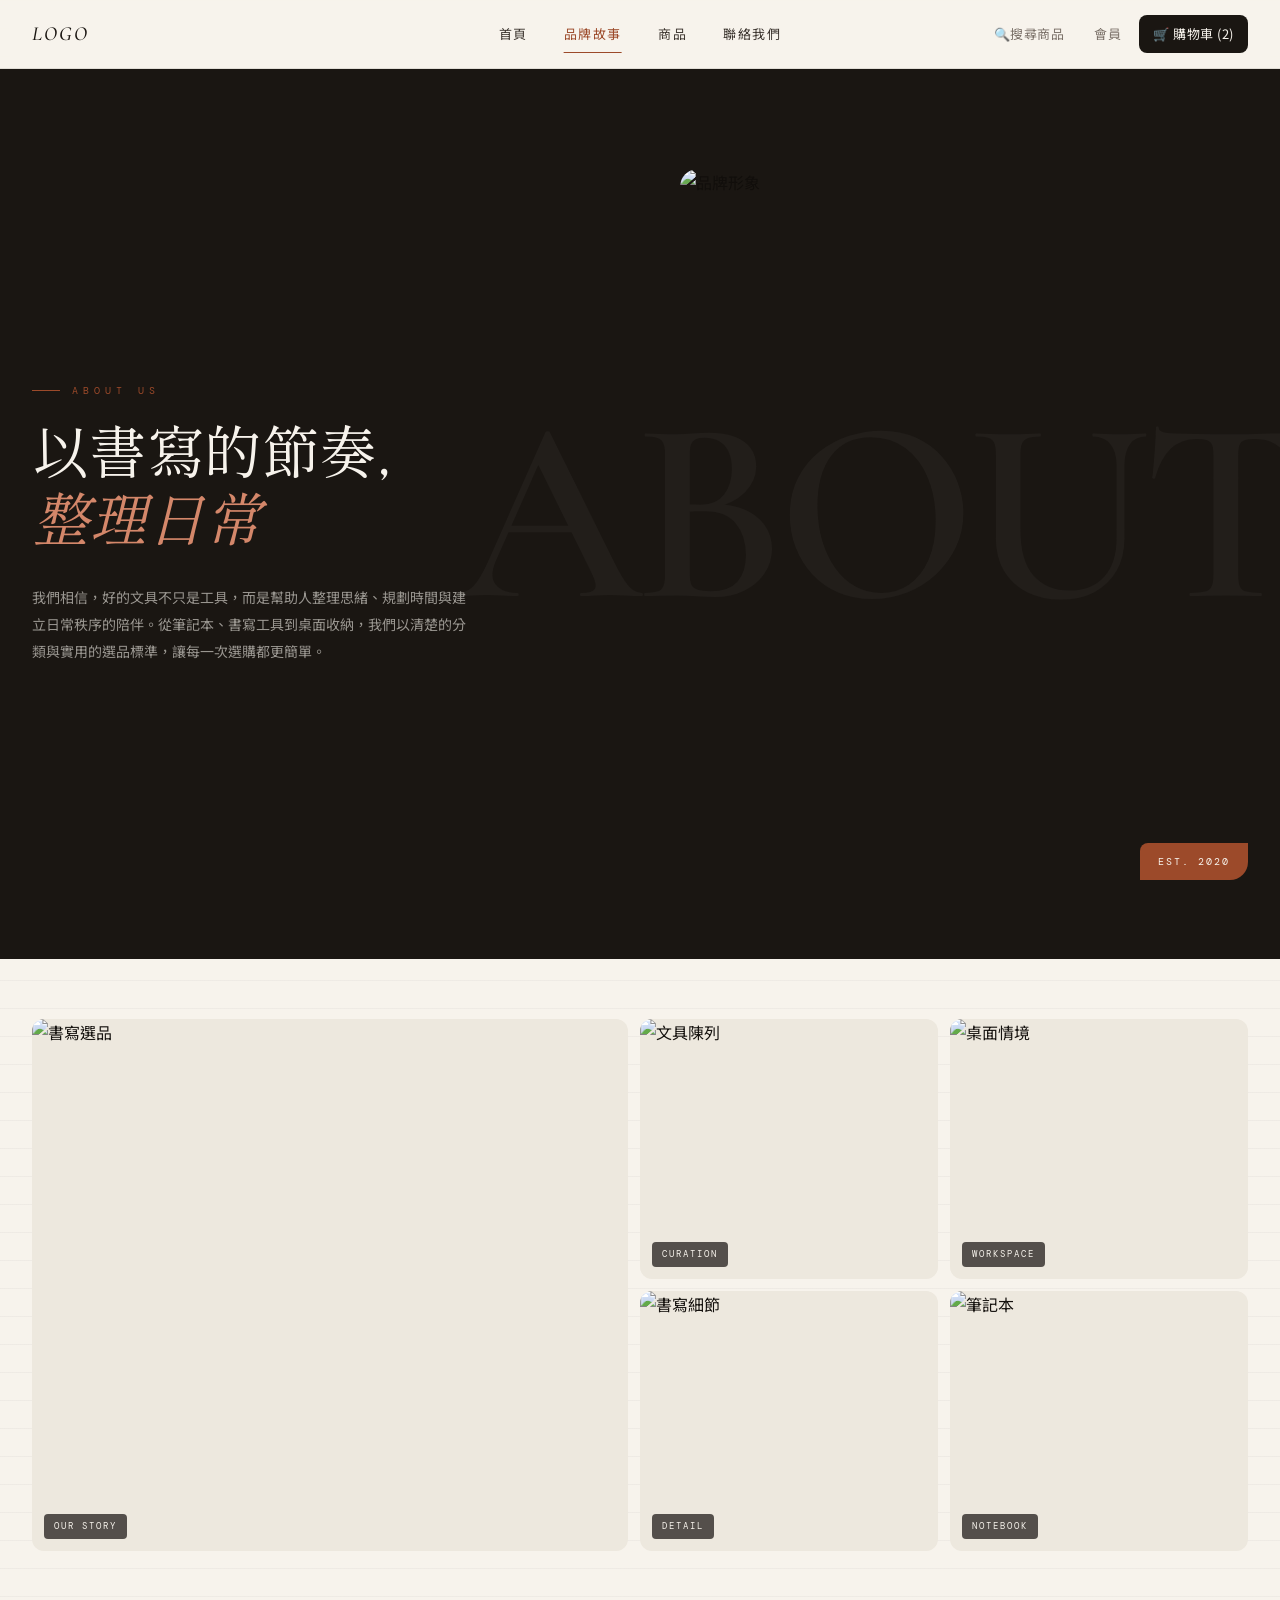
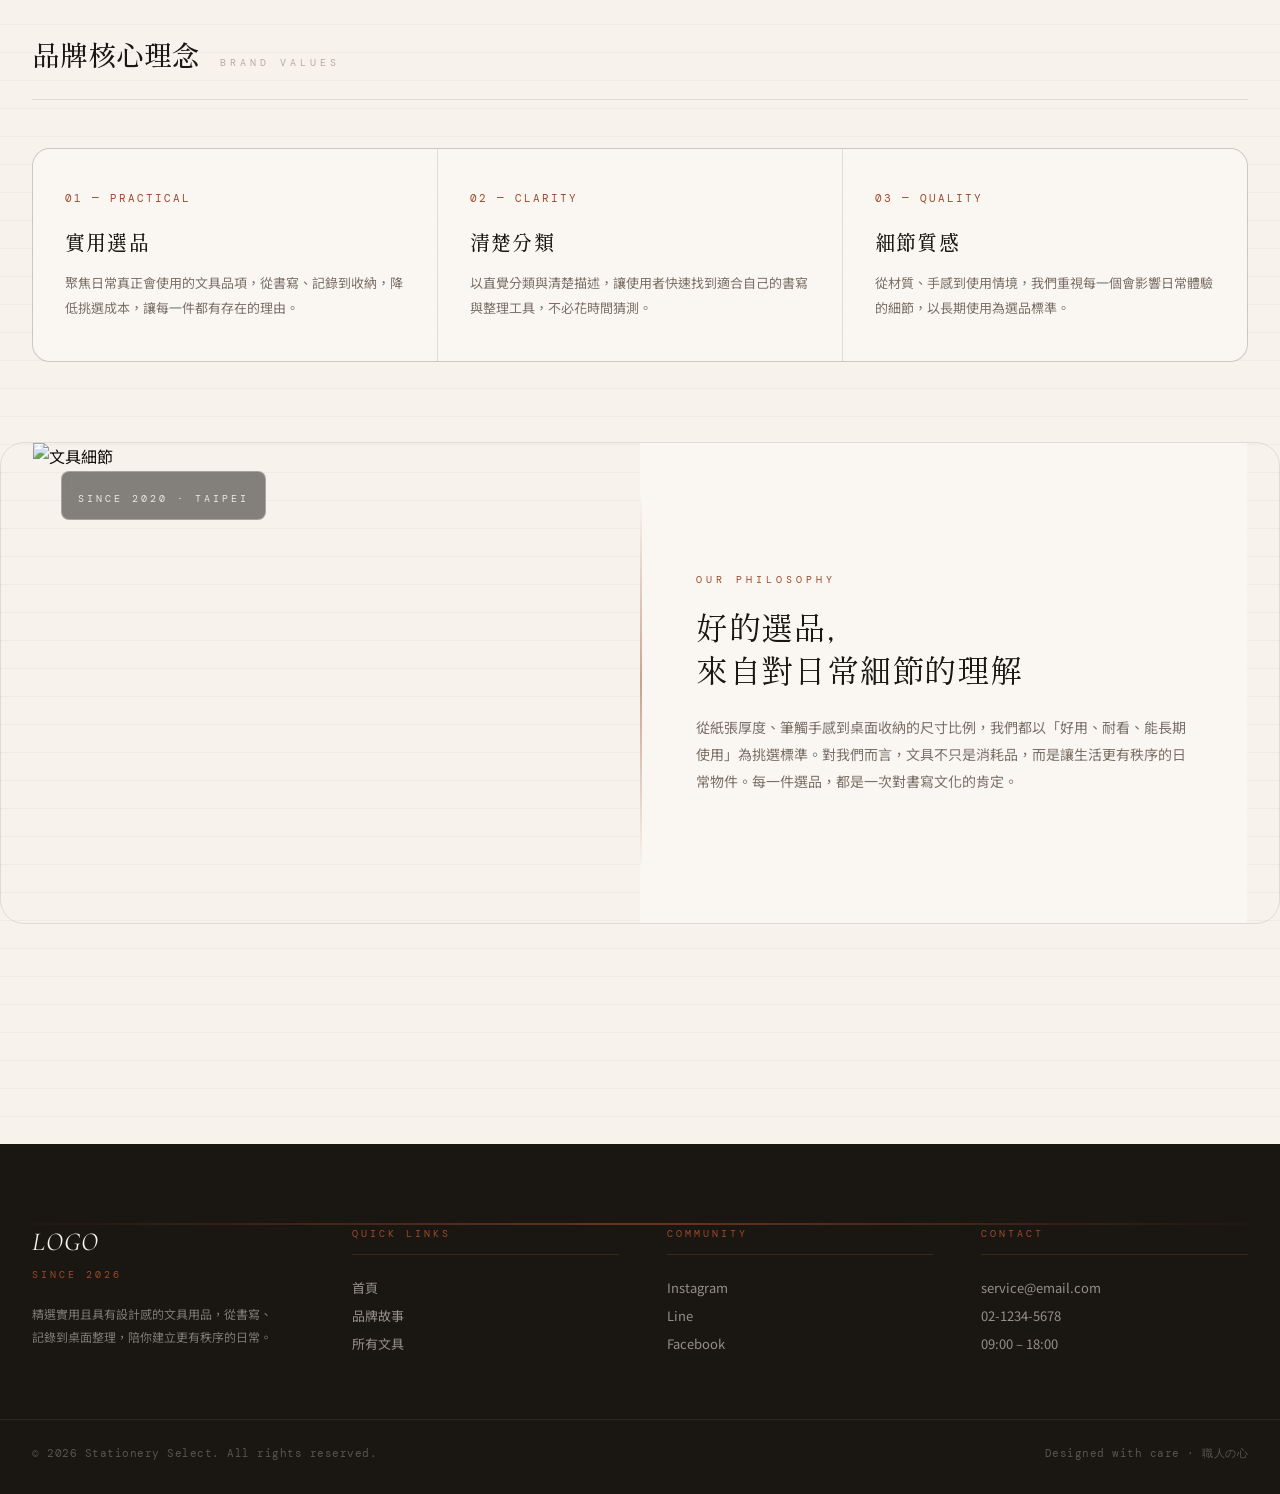
==== commit 56eeed87: "first commit" ====
--- a/about/about.html
+++ b/about/about.html
@@ -21,12 +21,12 @@
                 <a href="../index/index.html">首頁</a>
                 <a href="about.html" class="active">品牌故事</a>
                 <div class="nav-dropdown">
-                    <a href="../product/product.html" class="nav-dropdown-trigger">商品</a>
+                    <a href="../Product/product.html" class="nav-dropdown-trigger">商品</a>
                     <div class="nav-dropdown-menu">
-                        <a href="../product/product.html?category=all">所有文具</a>
-                        <a href="../product/product.html?category=3c">書寫工具</a>
-                        <a href="../product/product.html?category=smart-home">筆記本冊</a>
-                        <a href="../product/product.html?category=lifestyle">桌面收納</a>
+                        <a href="../Product/product.html?category=all">所有文具</a>
+                        <a href="../Product/product.html?category=3c">書寫工具</a>
+                        <a href="../Product/product.html?category=smart-home">筆記本冊</a>
+                        <a href="../Product/product.html?category=lifestyle">桌面收納</a>
                     </div>
                 </div>
                 <a href="#footer">聯絡我們</a>
@@ -46,10 +46,10 @@
                         商品分類 <span class="drawer-arrow">⌄</span>
                     </button>
                     <div class="drawer-submenu" id="drawerSubmenu">
-                        <a href="../product/product.html?category=all" class="drawer-sublink">所有文具</a>
-                        <a href="../product/product.html?category=3c" class="drawer-sublink">書寫工具</a>
-                        <a href="../product/product.html?category=smart-home" class="drawer-sublink">筆記本冊</a>
-                        <a href="../product/product.html?category=lifestyle" class="drawer-sublink">桌面收納</a>
+                        <a href="../Product/product.html?category=all" class="drawer-sublink">所有文具</a>
+                        <a href="../Product/product.html?category=3c" class="drawer-sublink">書寫工具</a>
+                        <a href="../Product/product.html?category=smart-home" class="drawer-sublink">筆記本冊</a>
+                        <a href="../Product/product.html?category=lifestyle" class="drawer-sublink">桌面收納</a>
                     </div>
                 </div>
                 <a href="#footer" class="drawer-link">聯絡我們</a>
@@ -151,8 +151,8 @@
     <footer id="footer" class="footer-main">
         <div class="footer-top-container">
             <div class="footer-logo-box">
-                <div class="footer-brand-name">Stationery<br>Select</div>
-                <div class="footer-brand-en">Since 2020</div>
+                <div class="footer-brand-name">LOGO</div>
+                <div class="footer-brand-en">Since 2026</div>
                 <p class="footer-logo-desc">精選實用且具有設計感的文具用品，從書寫、記錄到桌面整理，陪你建立更有秩序的日常。</p>
             </div>
             <div class="footer-links-grid">
@@ -161,7 +161,7 @@
                     <ul>
                         <li><a href="../index/index.html">首頁</a></li>
                         <li><a href="about.html">品牌故事</a></li>
-                        <li><a href="../product/product.html">所有文具</a></li>
+                        <li><a href="../Product/product.html">所有文具</a></li>
                     </ul>
                 </div>
                 <div class="footer-column">
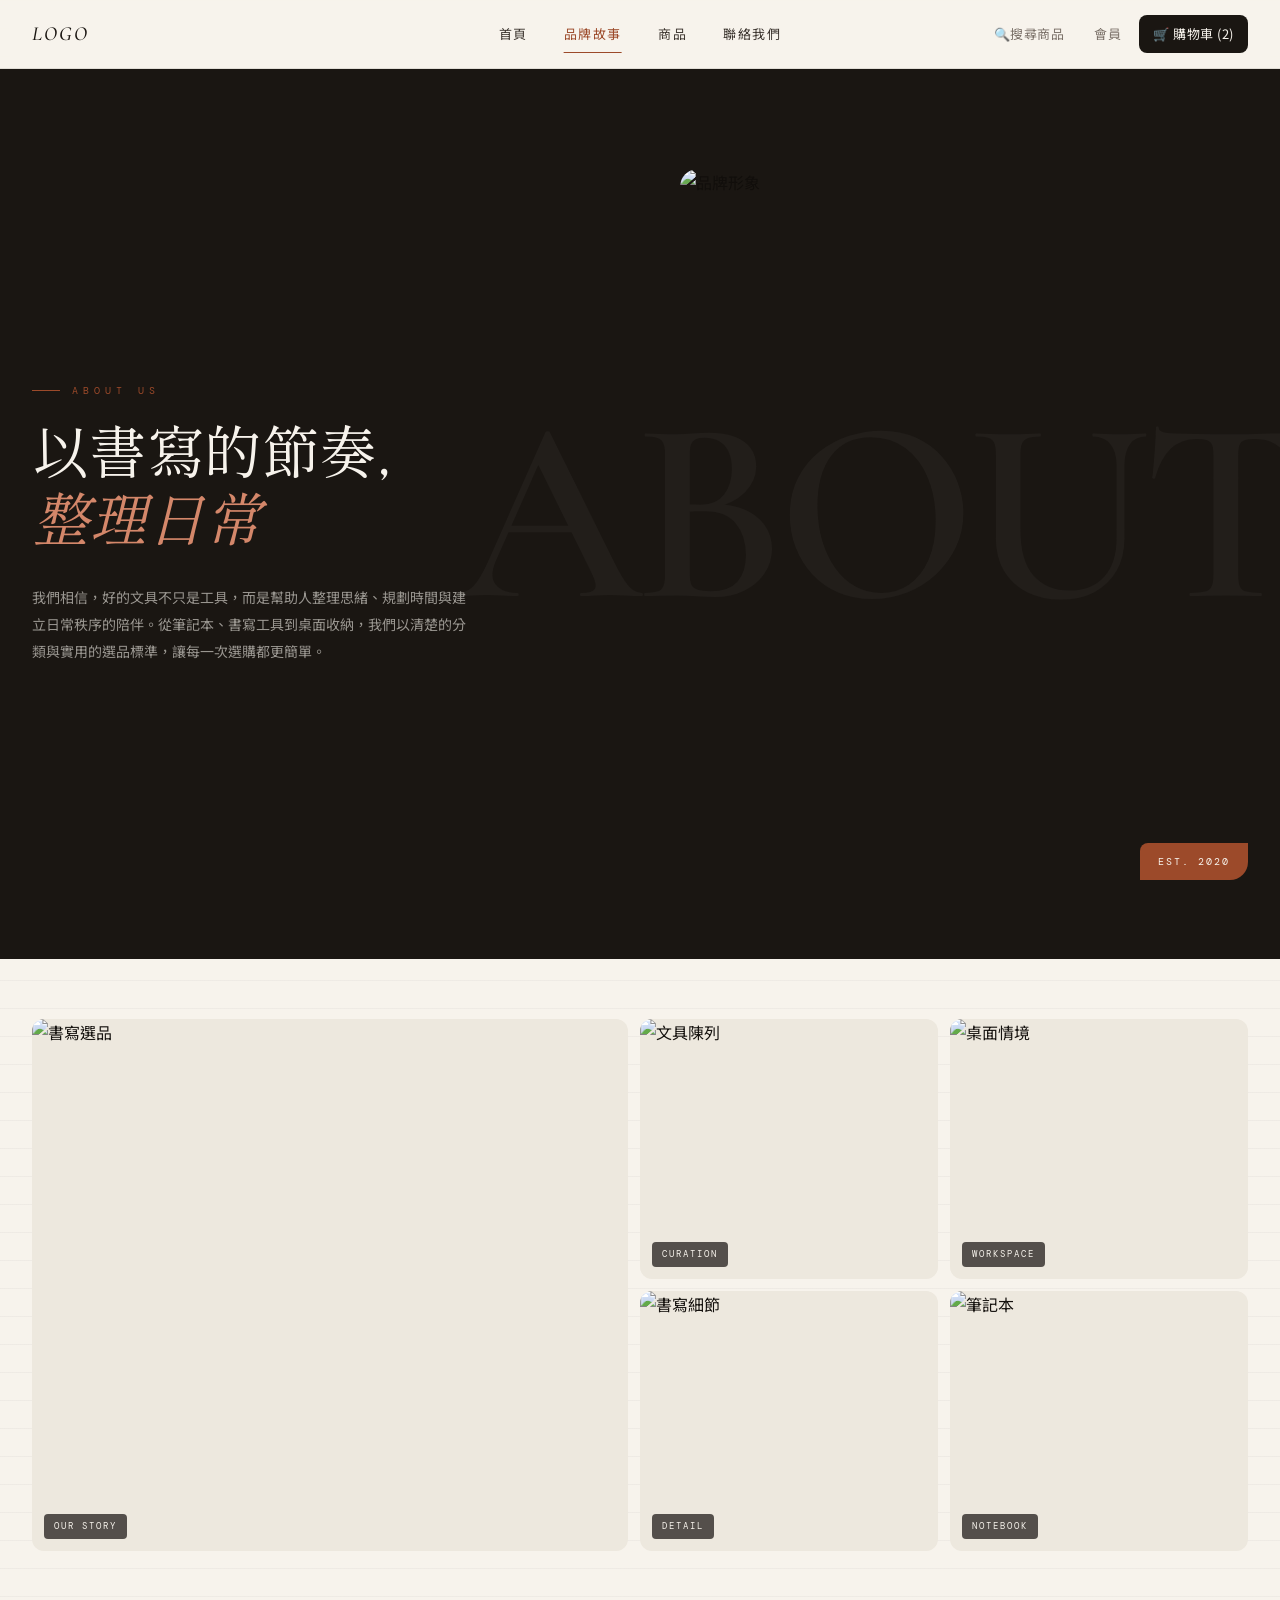
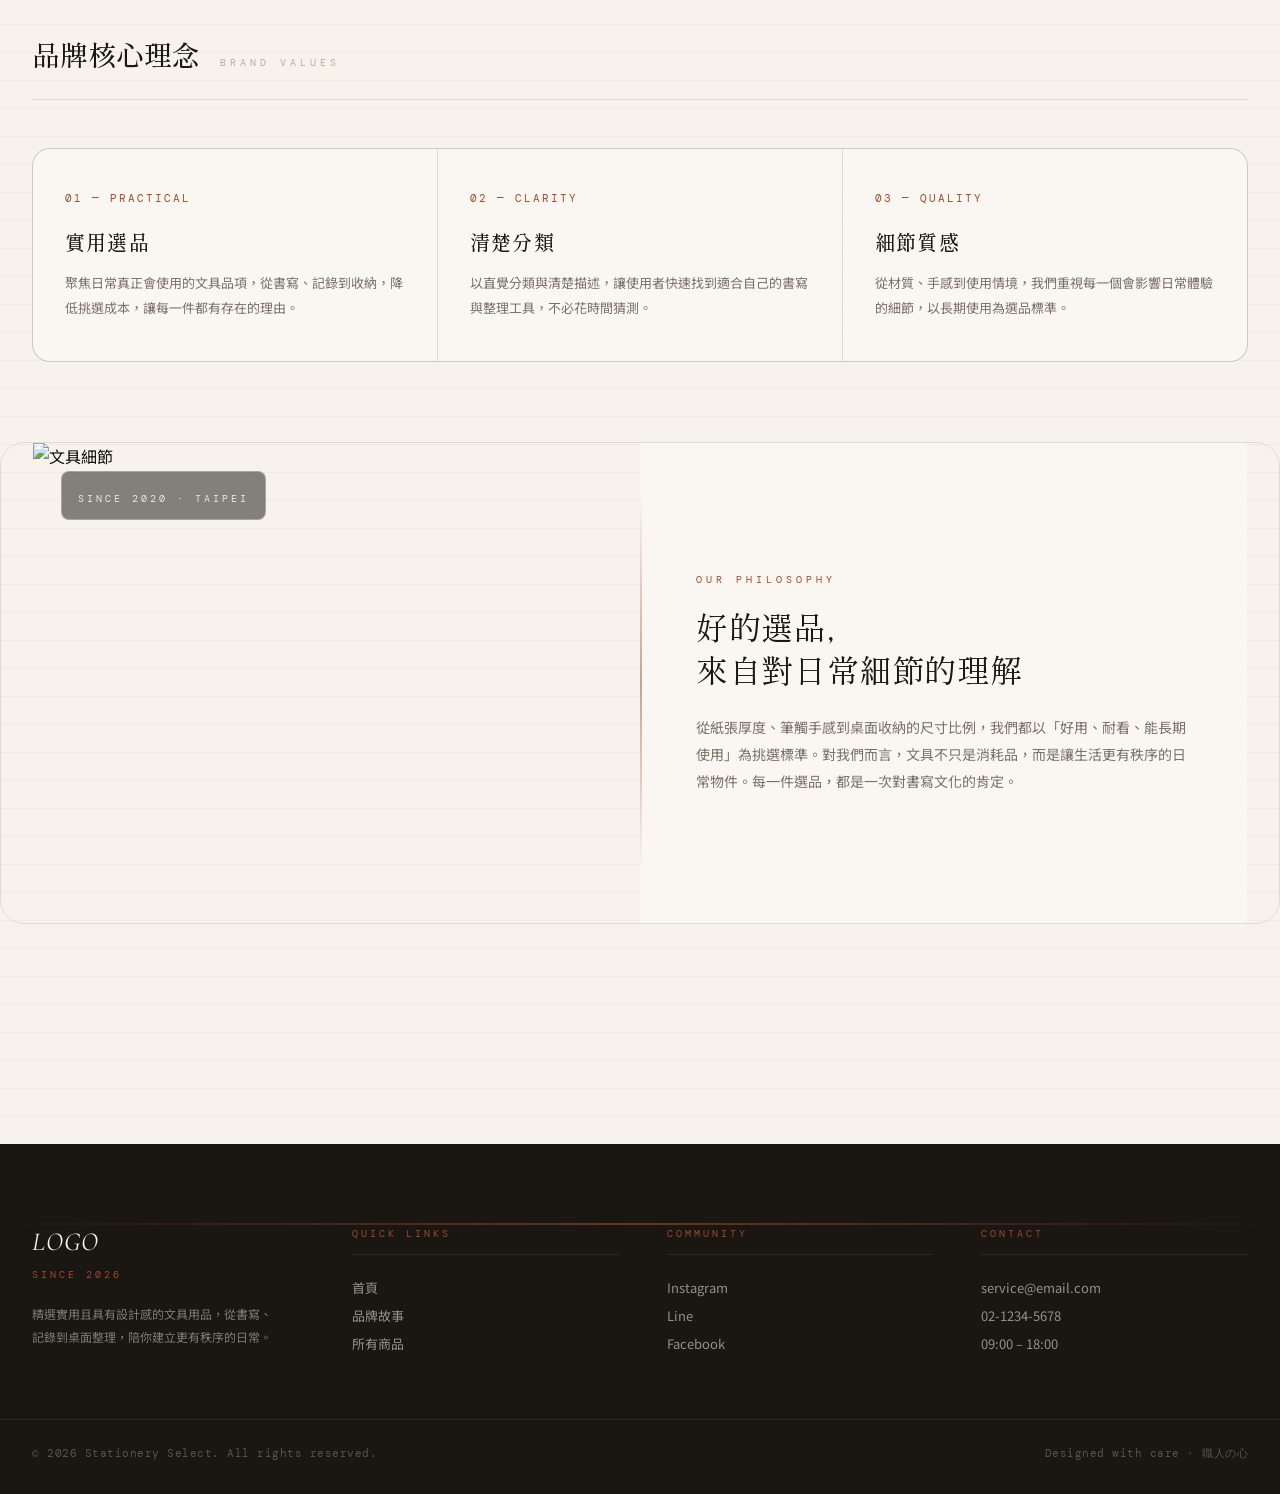
==== commit facb398f: "first commit" ====
--- a/about/about.html
+++ b/about/about.html
@@ -23,7 +23,7 @@
                 <div class="nav-dropdown">
                     <a href="../Product/product.html" class="nav-dropdown-trigger">商品</a>
                     <div class="nav-dropdown-menu">
-                        <a href="../Product/product.html?category=all">所有文具</a>
+                        <a href="../Product/product.html?category=all">所有商品</a>
                         <a href="../Product/product.html?category=3c">書寫工具</a>
                         <a href="../Product/product.html?category=smart-home">筆記本冊</a>
                         <a href="../Product/product.html?category=lifestyle">桌面收納</a>
@@ -46,7 +46,7 @@
                         商品分類 <span class="drawer-arrow">⌄</span>
                     </button>
                     <div class="drawer-submenu" id="drawerSubmenu">
-                        <a href="../Product/product.html?category=all" class="drawer-sublink">所有文具</a>
+                        <a href="../Product/product.html?category=all" class="drawer-sublink">所有商品</a>
                         <a href="../Product/product.html?category=3c" class="drawer-sublink">書寫工具</a>
                         <a href="../Product/product.html?category=smart-home" class="drawer-sublink">筆記本冊</a>
                         <a href="../Product/product.html?category=lifestyle" class="drawer-sublink">桌面收納</a>
@@ -161,7 +161,7 @@
                     <ul>
                         <li><a href="../index/index.html">首頁</a></li>
                         <li><a href="about.html">品牌故事</a></li>
-                        <li><a href="../Product/product.html">所有文具</a></li>
+                        <li><a href="../Product/product.html">所有商品</a></li>
                     </ul>
                 </div>
                 <div class="footer-column">
--- a/css/base.css
+++ b/css/base.css
@@ -500,3 +500,40 @@
     .footer-links-grid { grid-template-columns: 1fr; gap: 24px; }
     .footer-bottom { padding: 16px 14px 0; }
 }
+
+/* =========================================================
+   FIX — Mobile Drawer / Browser Zoom 150% Scroll
+========================================================= */
+
+.mobile-drawer {
+  max-height: calc(100vh - 68px);
+  overflow-y: auto;
+  overscroll-behavior: contain;
+  -webkit-overflow-scrolling: touch;
+}
+
+.mobile-drawer-inner {
+  min-height: auto;
+  padding-bottom: 48px;
+}
+
+/* 平板 / 手機 header 高度不同時修正 */
+@media (max-width: 768px) {
+  .mobile-drawer {
+    max-height: calc(100vh - 56px);
+  }
+
+  .mobile-drawer-inner {
+    padding-bottom: 64px;
+  }
+}
+
+/* 避免放大時選單項目太高導致下方被吃掉 */
+.drawer-link,
+.drawer-dropdown-toggle {
+  flex-shrink: 0;
+}
+
+.drawer-submenu {
+  flex-shrink: 0;
+}
